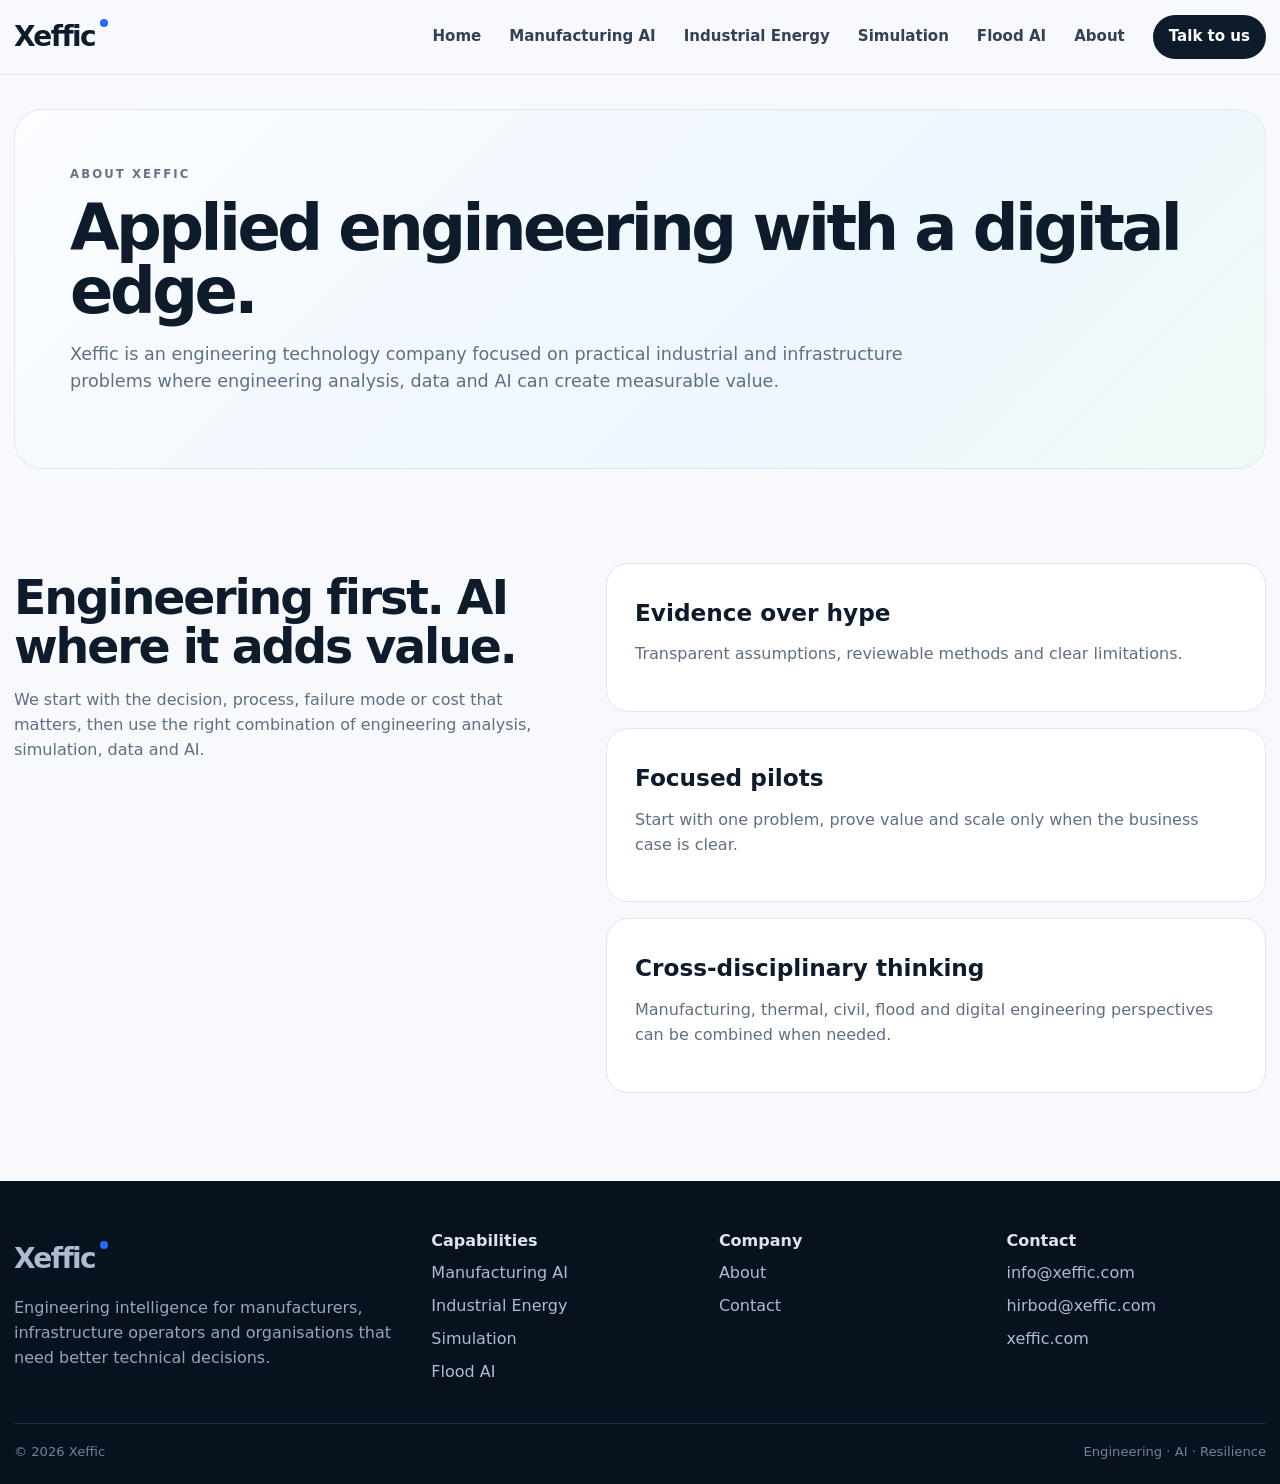
==== about.html @ 821c4d12 "Add files via upload" ====
<!doctype html><html lang="en"><head><meta charset="utf-8"><meta name="viewport" content="width=device-width,initial-scale=1"><title>About Xeffic</title><meta name="description" content="Applied engineering, data and AI for industry and infrastructure."><meta name="robots" content="index,follow"><link rel="stylesheet" href="styles.css"><script defer src="main.js"></script></head><body>
<header class="site-header"><div class="container nav">
<a class="brand" href="index.html">Xeffic<span class="brand-dot"></span></a>
<button class="menu" aria-label="Open navigation">☰</button>
<nav class="nav-links">
<a href="index.html">Home</a>
<a href="manufacturing-ai.html">Manufacturing AI</a>
<a href="services.html">Industrial Energy</a>
<a href="services.html#simulation">Simulation</a>
<a href="flood-ai.html">Flood AI</a>
<a href="about.html">About</a>
<a class="nav-cta" href="contact.html">Talk to us</a>
</nav></div></header>
<main>
<section class="page-hero"><div class="container"><div class="hero-box"><div class="kicker"><span>About Xeffic</span></div><h1>Applied engineering with a digital edge.</h1><p>Xeffic is an engineering technology company focused on practical industrial and infrastructure problems where engineering analysis, data and AI can create measurable value.</p></div></div></section>
<section class="section"><div class="container split"><div><h2>Engineering first. AI where it adds value.</h2><p>We start with the decision, process, failure mode or cost that matters, then use the right combination of engineering analysis, simulation, data and AI.</p></div><div class="cards"><article class="card"><h3>Evidence over hype</h3><p>Transparent assumptions, reviewable methods and clear limitations.</p></article><article class="card"><h3>Focused pilots</h3><p>Start with one problem, prove value and scale only when the business case is clear.</p></article><article class="card"><h3>Cross-disciplinary thinking</h3><p>Manufacturing, thermal, civil, flood and digital engineering perspectives can be combined when needed.</p></article></div></div></section>
</main>
<footer><div class="container footer-grid">
<div><a class="brand" href="index.html">Xeffic<span class="brand-dot"></span></a><p>Engineering intelligence for manufacturers, infrastructure operators and organisations that need better technical decisions.</p></div>
<div><strong>Capabilities</strong><a href="manufacturing-ai.html">Manufacturing AI</a><a href="services.html">Industrial Energy</a><a href="services.html#simulation">Simulation</a><a href="flood-ai.html">Flood AI</a></div>
<div><strong>Company</strong><a href="about.html">About</a><a href="contact.html">Contact</a></div>
<div><strong>Contact</strong><a href="mailto:info@xeffic.com">info@xeffic.com</a><a href="mailto:hirbod@xeffic.com">hirbod@xeffic.com</a><a href="https://xeffic.com">xeffic.com</a></div>
</div><div class="container footer-bottom"><span>© <span id="year"></span> Xeffic</span><span>Engineering · AI · Resilience</span></div></footer>
</body></html>
---- styles.css ----
:root{
  --ink:#0d1b2a; --muted:#5f6f82; --blue:#246BFD; --blue2:#1558d8;
  --line:#dfe7f1; --bg:#f7f9fc; --white:#fff;
  --sky:#eaf7ff; --mint:#eafbf5; --peach:#fff1e7; --lav:#f2edff;
  --max:1536px; --r:24px; --shadow:0 18px 45px rgba(13,27,42,.08);
}
*{box-sizing:border-box}
html{scroll-behavior:smooth}
body{
  margin:0;background:var(--bg);color:var(--ink);
  font-family:Inter,ui-sans-serif,system-ui,-apple-system,BlinkMacSystemFont,"Segoe UI",sans-serif;
  line-height:1.55;-webkit-font-smoothing:antialiased
}
a{color:inherit}.container{width:min(calc(100% - 28px),var(--max));margin:auto}

/* HEADER */
.site-header{position:sticky;top:0;z-index:50;background:rgba(247,249,252,.9);backdrop-filter:blur(16px);border-bottom:1px solid var(--line)}
.nav{height:74px;display:flex;align-items:center;justify-content:space-between;gap:24px}
.brand{display:flex;align-items:flex-start;gap:5px;text-decoration:none;font-size:1.75rem;font-weight:900;letter-spacing:-.055em}
.brand-dot{width:8px;height:8px;background:var(--blue);border-radius:50%;margin-top:4px}
.nav-links{display:flex;gap:28px;align-items:center}
.nav-links a{text-decoration:none;font-weight:750;color:#334155;font-size:.94rem}
.nav-links a:hover{color:var(--blue)}
.nav-cta{background:var(--ink);color:#fff!important;padding:10px 16px;border-radius:999px}
.menu{display:none;background:none;border:0;font-size:1.45rem}

/* HOME BENTO */
.home-shell{padding:14px 0 22px}
.bento{
  display:grid;
  grid-template-columns:1fr 1fr .9fr;
  grid-template-rows:510px 475px;
  gap:14px;
}
.panel{
  position:relative;overflow:hidden;border:1px solid var(--line);
  border-radius:var(--r);box-shadow:inset 0 1px rgba(255,255,255,.75)
}
.hero-panel{
  grid-column:1/3;grid-row:1;
  display:grid;grid-template-columns:1.02fr .98fr;align-items:center;
  padding:54px 56px;
  background:
    radial-gradient(circle at 78% 32%,rgba(88,164,255,.24),transparent 30%),
    linear-gradient(135deg,#fbfdff,#edf5ff 63%,#eaf9f5);
}
.kicker{display:flex;gap:12px;align-items:center;flex-wrap:wrap;font-size:.73rem;letter-spacing:.18em;text-transform:uppercase;font-weight:850;color:#657387}
.kicker .arr{letter-spacing:0;font-size:1rem}
.hero-copy{z-index:3;max-width:680px}
.hero-copy h1{
  margin:20px 0 22px;font-size:clamp(3.1rem,4.6vw,5.05rem);
  line-height:.98;letter-spacing:-.058em
}
.blue{color:var(--blue)}
.hero-copy p{font-size:1.08rem;color:#536274;max-width:640px}
.hero-copy .aud{font-size:.96rem;color:#6f7c8d;margin-top:13px}
.cta-row{display:flex;gap:12px;flex-wrap:wrap;margin-top:30px}
.btn{display:inline-flex;align-items:center;justify-content:center;text-decoration:none;font-weight:850;padding:14px 20px;border-radius:13px;border:1px solid transparent}
.btn-primary{background:var(--blue);color:#fff;box-shadow:0 12px 28px rgba(36,107,253,.23)}
.btn-primary:hover{background:var(--blue2);transform:translateY(-1px)}
.btn-secondary{background:#fff;border-color:var(--line)}

.hero-art{height:100%;position:relative;min-width:0}
.machine{position:absolute;right:-35px;bottom:-56px;width:460px;height:300px;border-radius:28px 28px 0 0;background:linear-gradient(#e6edf4,#ccd7e3)}
.person{position:absolute;right:85px;bottom:-18px;width:235px;height:420px}
.person .hair{position:absolute;left:58px;top:12px;width:125px;height:125px;background:#453831;border-radius:52% 48% 45% 45%;z-index:2}
.person .hair:after{content:"";position:absolute;right:-16px;top:35px;width:52px;height:135px;border-radius:40px;background:#453831;transform:rotate(-8deg)}
.person .head{position:absolute;left:78px;top:24px;width:82px;height:95px;background:linear-gradient(145deg,#efbd94,#d79a73);border-radius:48%;z-index:3}
.person .body{position:absolute;left:40px;top:115px;width:155px;height:215px;background:linear-gradient(#fff,#e8edf2);border-radius:44px 44px 20px 20px;z-index:2}
.person .arm{position:absolute;left:0;top:160px;width:110px;height:34px;background:#e4a77d;border-radius:24px;transform:rotate(28deg);z-index:1}
.person .laptop{position:absolute;left:5px;bottom:20px;width:225px;height:135px;border-radius:11px;background:linear-gradient(145deg,#8d9daf,#667689);box-shadow:0 18px 32px rgba(25,40,55,.14);z-index:5}
.person .laptop:before{content:"X";position:absolute;left:103px;top:50px;color:#d2d9e1;font-size:1.6rem;font-weight:900}
.float{position:absolute;z-index:10;background:rgba(255,255,255,.94);border:1px solid rgba(255,255,255,.92);border-radius:18px;padding:15px 17px;box-shadow:0 16px 38px rgba(18,38,68,.10);min-width:190px}
.float .ico{float:left;width:44px;height:44px;border-radius:13px;background:#eef4ff;color:var(--blue);display:grid;place-items:center;font-weight:900;margin-right:11px}
.float small{display:block;color:#748296;font-size:.72rem}.float strong{font-size:.96rem}.float .big{font-size:1.25rem}
.f1{left:2px;top:60px}.f2{left:-25px;top:180px}.f3{left:22px;bottom:76px}
.handnote{position:absolute;right:-8px;top:45px;font-family:"Comic Sans MS","Segoe Print",cursive;font-size:1.02rem;line-height:1.15;transform:rotate(-5deg);color:#2f4054;text-align:center;z-index:11}
.handnote:after{content:"↙";display:block;font-size:2rem;margin-top:3px}

/* TOP RIGHT MANUFACTURING AI */
.man-ai{
  grid-column:3;grid-row:1;padding:38px 40px;
  background:linear-gradient(145deg,#effff9,#e6faf3);
  display:flex;flex-direction:column
}
.panel h2{font-size:2.05rem;line-height:1.04;letter-spacing:-.045em;margin:11px 0 12px}
.panel p{color:#5e6d7e}
.learn{display:inline-flex;align-items:center;gap:8px;text-decoration:none;font-weight:850;margin-top:9px}
.stack{margin-top:auto;min-height:235px;position:relative}
.cube{position:absolute;width:112px;height:112px;border-radius:20px;display:grid;place-items:center;text-align:center;font-weight:850;border:1px solid rgba(255,255,255,.9);box-shadow:0 14px 28px rgba(30,80,68,.09)}
.cube i{display:block;font-style:normal;font-size:1.65rem;margin-bottom:3px}
.c1{left:50%;top:0;transform:translateX(-50%);background:#fff}
.c2{left:0;bottom:0;background:linear-gradient(145deg,#d8fbef,#bfeedd)}
.c3{left:50%;bottom:0;transform:translateX(-50%);background:linear-gradient(145deg,#e1f2ff,#cfe8ff)}
.c4{right:0;bottom:0;background:linear-gradient(145deg,#e9e3ff,#d4cefb)}

/* BOTTOM CARDS */
.small-card{padding:34px 40px;display:flex;flex-direction:column;min-width:0}
.small-card .eyebrow{font-size:.72rem;letter-spacing:.2em;text-transform:uppercase;color:#6c798b;font-weight:850}
.energy{grid-column:1;grid-row:2;background:linear-gradient(145deg,#fff8f1,#ffeade)}
.simulation{grid-column:2;grid-row:2;background:linear-gradient(145deg,#f6f2ff,#ece6ff)}
.flood{grid-column:3;grid-row:2;background:linear-gradient(145deg,#eef9ff,#ddf1ff)}
.visual{margin-top:auto;min-height:185px;position:relative}
.dashboard{position:absolute;left:18px;right:-20px;bottom:-65px;height:220px;background:#fff;border:1px solid var(--line);border-radius:20px 20px 0 0;box-shadow:var(--shadow);transform:rotate(-5deg);padding:18px 20px}
.dash-title{font-weight:850;margin-bottom:12px}
.stats{display:grid;grid-template-columns:1.2fr .8fr;gap:12px}
.fake-chart,.fake-donut{height:110px;border-radius:12px;background:#f7f9fc;border:1px solid #edf1f5;position:relative}
.fake-chart:after{content:"";position:absolute;left:16px;right:16px;bottom:28px;height:50px;border-bottom:3px solid #f48346;transform:skewY(-14deg)}
.fake-donut:after{content:"";position:absolute;width:62px;height:62px;border-radius:50%;border:12px solid #f48346;border-right-color:#e5ecf6;left:50%;top:50%;transform:translate(-50%,-50%)}
.rings{position:absolute;right:10px;bottom:0;width:180px;height:180px;border-radius:50%;background:radial-gradient(circle,transparent 0 34%,rgba(117,90,229,.13) 35% 36%,transparent 37% 51%,rgba(117,90,229,.12) 52% 53%,transparent 54% 67%,rgba(117,90,229,.11) 68% 69%,transparent 70%)}
.sim-icon{position:absolute;left:24px;bottom:30px;width:130px;height:130px;border-radius:26px;background:#fff;display:grid;place-items:center;box-shadow:var(--shadow);font-size:3.6rem}
.task-stack{position:absolute;left:14px;bottom:3px;width:230px;background:#fff;border:1px solid var(--line);border-radius:18px;overflow:hidden;box-shadow:var(--shadow)}
.task-stack div{display:flex;gap:10px;align-items:center;padding:12px 14px;border-bottom:1px solid var(--line);font-weight:750}
.task-stack div:last-child{border-bottom:0}
.square{width:29px;height:29px;border-radius:9px;background:#2c83db;color:#fff;display:grid;place-items:center}
.note{position:absolute;right:8px;bottom:63px;font-family:"Comic Sans MS","Segoe Print",cursive;font-size:.98rem;line-height:1.15;transform:rotate(-5deg);color:#35465a;text-align:center}
.note:after{content:"↙";display:block;font-size:1.8rem}

/* INNER PAGES */
.page-hero{padding:34px 0 18px}.hero-box{border:1px solid var(--line);border-radius:28px;padding:55px;background:linear-gradient(135deg,#fbfdff,#eef6ff 62%,#effaf6)}
.page-hero h1{font-size:clamp(2.8rem,5vw,4.8rem);line-height:.98;letter-spacing:-.055em;margin:14px 0 18px}
.page-hero p{max-width:840px;color:var(--muted);font-size:1.1rem}
.section{padding:76px 0}.section-head{max-width:860px;margin-bottom:34px}.section-head h2,.split h2{font-size:clamp(2rem,3.7vw,3.4rem);line-height:1.05;letter-spacing:-.045em;margin:10px 0 14px}.section-head p,.split p{color:var(--muted)}
.cards{display:grid;gap:16px}.cards-2{grid-template-columns:repeat(2,1fr)}.cards-3{grid-template-columns:repeat(3,1fr)}
.card{background:#fff;border:1px solid var(--line);border-radius:22px;padding:28px}.card h3{font-size:1.45rem;line-height:1.15;margin:8px 0 10px}.card p{color:var(--muted)}
.tag{font-size:.7rem;letter-spacing:.13em;text-transform:uppercase;color:var(--blue);font-weight:850}
.checks{list-style:none;padding:0;margin:15px 0 0}.checks li{position:relative;padding:7px 0 7px 26px}.checks li:before{content:"✓";position:absolute;left:0;color:#20a875;font-weight:900}
.split{display:grid;grid-template-columns:.9fr 1.1fr;gap:52px}.steps{border-top:1px solid var(--line)}.step{display:grid;grid-template-columns:60px 1fr;gap:14px;padding:18px 0;border-bottom:1px solid var(--line)}.step b{color:var(--blue)}.step span{color:var(--muted)}
.contact-grid{display:grid;grid-template-columns:.85fr 1.15fr;gap:40px}.contact-card{background:#fff;border:1px solid var(--line);border-radius:22px;padding:28px}
label{display:grid;gap:7px;font-weight:700;margin-bottom:14px}input,select,textarea{padding:13px 14px;border-radius:12px;border:1px solid #cfd8e5;background:#fbfdff}textarea{resize:vertical}

/* FOOTER */
footer{background:#08111e;color:#dbe5f0;padding:48px 0 22px;margin-top:12px}.footer-grid{display:grid;grid-template-columns:1.5fr repeat(3,1fr);gap:28px}footer a{display:block;text-decoration:none;color:#aebbd0;margin:8px 0}footer p{color:#95a6ba;max-width:390px}.footer-bottom{border-top:1px solid #1b2b40;margin-top:30px;padding-top:18px;display:flex;justify-content:space-between;color:#72839a;font-size:.82rem}

/* RESPONSIVE */
@media(max-width:1120px){
  .bento{grid-template-columns:1fr 1fr;grid-template-rows:auto}
  .hero-panel{grid-column:1/3;grid-row:auto;min-height:560px}
  .man-ai{grid-column:1/3;grid-row:auto;min-height:430px}
  .energy,.simulation,.flood{grid-column:auto;grid-row:auto;min-height:430px}
  .flood{grid-column:1/3}
}
@media(max-width:820px){
  .hero-panel{grid-template-columns:1fr;min-height:900px;padding:38px 30px}
  .hero-art{min-height:390px}
  .bento{display:block}.panel{margin-bottom:14px}.small-card,.man-ai{min-height:430px}
  .cards-2,.cards-3,.split,.contact-grid,.footer-grid{grid-template-columns:1fr}
  .nav-links{position:absolute;left:15px;right:15px;top:68px;background:#fff;border:1px solid var(--line);border-radius:18px;padding:18px;display:none;flex-direction:column;align-items:flex-start;box-shadow:var(--shadow)}
  .nav-links.open{display:flex}.menu{display:block}
}
@media(max-width:560px){
  .hero-panel{padding:28px 22px;min-height:850px}.hero-copy h1{font-size:3rem}
  .person{right:5px;transform:scale(.82);transform-origin:bottom right}.machine{right:-90px}
  .float{transform:scale(.88)}.f1{left:-16px}.f2{left:-34px}.f3{left:0}
  .man-ai,.small-card{padding:28px 24px}.hero-box{padding:34px 24px}.footer-bottom{flex-direction:column;gap:8px}
}
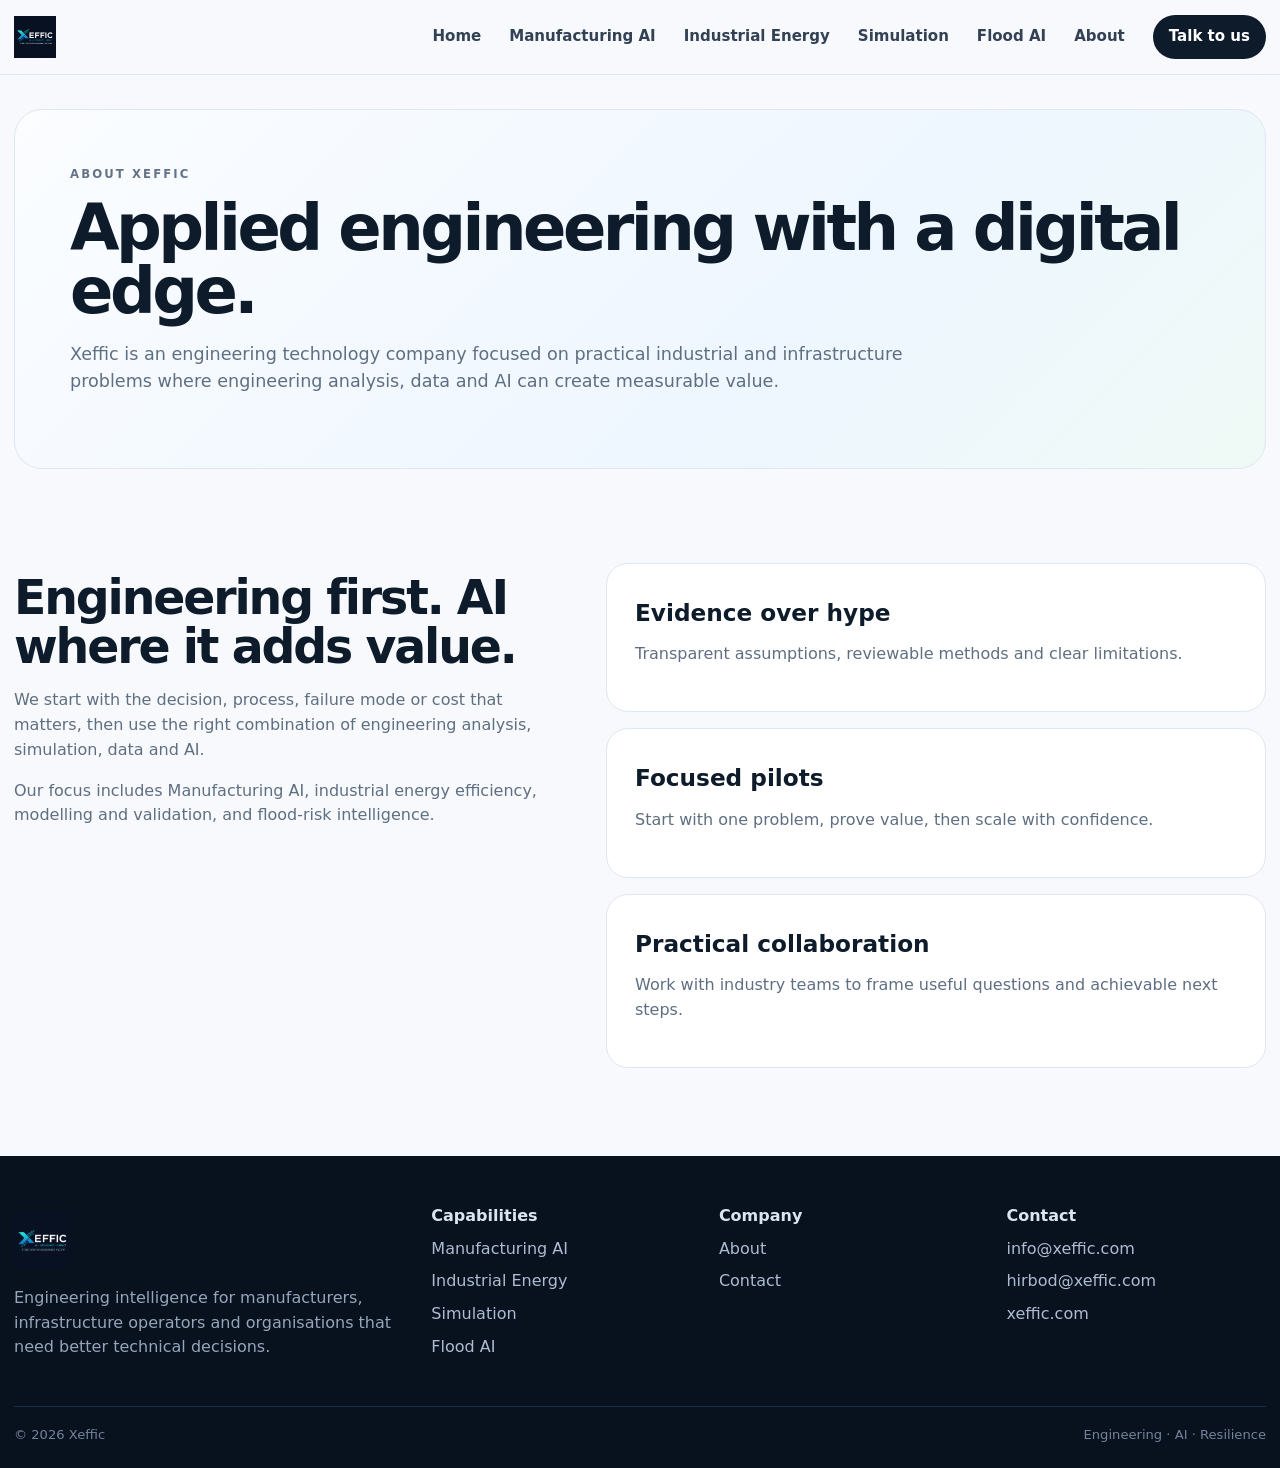
==== commit 049e8d7f: "Add files via upload" ====
--- a/about.html
+++ b/about.html
@@ -1,24 +1,4 @@
-<!doctype html><html lang="en"><head><meta charset="utf-8"><meta name="viewport" content="width=device-width,initial-scale=1"><title>About Xeffic</title><meta name="description" content="Applied engineering, data and AI for industry and infrastructure."><meta name="robots" content="index,follow"><link rel="stylesheet" href="styles.css"><script defer src="main.js"></script></head><body>
-<header class="site-header"><div class="container nav">
-<a class="brand" href="index.html">Xeffic<span class="brand-dot"></span></a>
-<button class="menu" aria-label="Open navigation">☰</button>
-<nav class="nav-links">
-<a href="index.html">Home</a>
-<a href="manufacturing-ai.html">Manufacturing AI</a>
-<a href="services.html">Industrial Energy</a>
-<a href="services.html#simulation">Simulation</a>
-<a href="flood-ai.html">Flood AI</a>
-<a href="about.html">About</a>
-<a class="nav-cta" href="contact.html">Talk to us</a>
-</nav></div></header>
-<main>
+<!doctype html><html lang="en"><head><meta charset="utf-8"><meta name="viewport" content="width=device-width,initial-scale=1"><title>About Xeffic</title><meta name="description" content="Applied engineering, data and AI for industry and infrastructure."><meta name="robots" content="index,follow"><link rel="stylesheet" href="styles.css"><script defer src="main.js"></script></head><body><header class="site-header"><div class="container nav"><a class="brand brand-image" href="index.html"><img class="brand-img" src="xeffic-logo.jpg" alt="Xeffic logo"></a><button class="menu" aria-label="Open navigation">☰</button><nav class="nav-links"><a href="index.html">Home</a><a href="manufacturing-ai.html">Manufacturing AI</a><a href="services.html#energy">Industrial Energy</a><a href="services.html#simulation">Simulation</a><a href="flood-ai.html">Flood AI</a><a href="about.html">About</a><a class="nav-cta" href="contact.html">Talk to us</a></nav></div></header><main>
 <section class="page-hero"><div class="container"><div class="hero-box"><div class="kicker"><span>About Xeffic</span></div><h1>Applied engineering with a digital edge.</h1><p>Xeffic is an engineering technology company focused on practical industrial and infrastructure problems where engineering analysis, data and AI can create measurable value.</p></div></div></section>
-<section class="section"><div class="container split"><div><h2>Engineering first. AI where it adds value.</h2><p>We start with the decision, process, failure mode or cost that matters, then use the right combination of engineering analysis, simulation, data and AI.</p></div><div class="cards"><article class="card"><h3>Evidence over hype</h3><p>Transparent assumptions, reviewable methods and clear limitations.</p></article><article class="card"><h3>Focused pilots</h3><p>Start with one problem, prove value and scale only when the business case is clear.</p></article><article class="card"><h3>Cross-disciplinary thinking</h3><p>Manufacturing, thermal, civil, flood and digital engineering perspectives can be combined when needed.</p></article></div></div></section>
-</main>
-<footer><div class="container footer-grid">
-<div><a class="brand" href="index.html">Xeffic<span class="brand-dot"></span></a><p>Engineering intelligence for manufacturers, infrastructure operators and organisations that need better technical decisions.</p></div>
-<div><strong>Capabilities</strong><a href="manufacturing-ai.html">Manufacturing AI</a><a href="services.html">Industrial Energy</a><a href="services.html#simulation">Simulation</a><a href="flood-ai.html">Flood AI</a></div>
-<div><strong>Company</strong><a href="about.html">About</a><a href="contact.html">Contact</a></div>
-<div><strong>Contact</strong><a href="mailto:info@xeffic.com">info@xeffic.com</a><a href="mailto:hirbod@xeffic.com">hirbod@xeffic.com</a><a href="https://xeffic.com">xeffic.com</a></div>
-</div><div class="container footer-bottom"><span>© <span id="year"></span> Xeffic</span><span>Engineering · AI · Resilience</span></div></footer>
-</body></html>+<section class="section"><div class="container split"><div><h2>Engineering first. AI where it adds value.</h2><p>We start with the decision, process, failure mode or cost that matters, then use the right combination of engineering analysis, simulation, data and AI.</p><p>Our focus includes Manufacturing AI, industrial energy efficiency, modelling and validation, and flood-risk intelligence.</p></div><div class="cards"><article class="card"><h3>Evidence over hype</h3><p>Transparent assumptions, reviewable methods and clear limitations.</p></article><article class="card"><h3>Focused pilots</h3><p>Start with one problem, prove value, then scale with confidence.</p></article><article class="card"><h3>Practical collaboration</h3><p>Work with industry teams to frame useful questions and achievable next steps.</p></article></div></div></section>
+</main><footer><div class="container footer-grid"><div><a class="brand brand-image footer-brand" href="index.html"><img class="brand-img" src="xeffic-logo.jpg" alt="Xeffic logo"></a><p>Engineering intelligence for manufacturers, infrastructure operators and organisations that need better technical decisions.</p></div><div><strong>Capabilities</strong><a href="manufacturing-ai.html">Manufacturing AI</a><a href="services.html#energy">Industrial Energy</a><a href="services.html#simulation">Simulation</a><a href="flood-ai.html">Flood AI</a></div><div><strong>Company</strong><a href="about.html">About</a><a href="contact.html">Contact</a></div><div><strong>Contact</strong><a href="mailto:info@xeffic.com">info@xeffic.com</a><a href="mailto:hirbod@xeffic.com">hirbod@xeffic.com</a><a href="https://xeffic.com">xeffic.com</a></div></div><div class="container footer-bottom"><span>© <span id="year"></span> Xeffic</span><span>Engineering · AI · Resilience</span></div></footer></body></html>
--- a/styles.css
+++ b/styles.css
@@ -2,125 +2,73 @@
 :root{
   --ink:#0d1b2a; --muted:#5f6f82; --blue:#246BFD; --blue2:#1558d8;
   --line:#dfe7f1; --bg:#f7f9fc; --white:#fff;
-  --sky:#eaf7ff; --mint:#eafbf5; --peach:#fff1e7; --lav:#f2edff;
   --max:1536px; --r:24px; --shadow:0 18px 45px rgba(13,27,42,.08);
 }
 *{box-sizing:border-box}
 html{scroll-behavior:smooth}
-body{
-  margin:0;background:var(--bg);color:var(--ink);
-  font-family:Inter,ui-sans-serif,system-ui,-apple-system,BlinkMacSystemFont,"Segoe UI",sans-serif;
-  line-height:1.55;-webkit-font-smoothing:antialiased
-}
+body{margin:0;background:var(--bg);color:var(--ink);font-family:Inter,ui-sans-serif,system-ui,-apple-system,BlinkMacSystemFont,"Segoe UI",sans-serif;line-height:1.55;-webkit-font-smoothing:antialiased}
 a{color:inherit}.container{width:min(calc(100% - 28px),var(--max));margin:auto}
+img{max-width:100%;display:block}
 
-/* HEADER */
 .site-header{position:sticky;top:0;z-index:50;background:rgba(247,249,252,.9);backdrop-filter:blur(16px);border-bottom:1px solid var(--line)}
 .nav{height:74px;display:flex;align-items:center;justify-content:space-between;gap:24px}
 .brand{display:flex;align-items:flex-start;gap:5px;text-decoration:none;font-size:1.75rem;font-weight:900;letter-spacing:-.055em}
 .brand-dot{width:8px;height:8px;background:var(--blue);border-radius:50%;margin-top:4px}
+.brand-image{display:flex;align-items:center}.brand-img{height:48px;width:auto;display:block}.footer-brand .brand-img{height:58px}.site-header .brand-img{height:42px}
 .nav-links{display:flex;gap:28px;align-items:center}
 .nav-links a{text-decoration:none;font-weight:750;color:#334155;font-size:.94rem}
 .nav-links a:hover{color:var(--blue)}
 .nav-cta{background:var(--ink);color:#fff!important;padding:10px 16px;border-radius:999px}
 .menu{display:none;background:none;border:0;font-size:1.45rem}
 
-/* HOME BENTO */
 .home-shell{padding:14px 0 22px}
-.bento{
-  display:grid;
-  grid-template-columns:1fr 1fr .9fr;
-  grid-template-rows:510px 475px;
-  gap:14px;
-}
-.panel{
-  position:relative;overflow:hidden;border:1px solid var(--line);
-  border-radius:var(--r);box-shadow:inset 0 1px rgba(255,255,255,.75)
-}
-.hero-panel{
-  grid-column:1/3;grid-row:1;
-  display:grid;grid-template-columns:1.02fr .98fr;align-items:center;
-  padding:54px 56px;
-  background:
-    radial-gradient(circle at 78% 32%,rgba(88,164,255,.24),transparent 30%),
-    linear-gradient(135deg,#fbfdff,#edf5ff 63%,#eaf9f5);
-}
-.kicker{display:flex;gap:12px;align-items:center;flex-wrap:wrap;font-size:.73rem;letter-spacing:.18em;text-transform:uppercase;font-weight:850;color:#657387}
-.kicker .arr{letter-spacing:0;font-size:1rem}
+.bento{display:grid;grid-template-columns:1fr 1fr .9fr;grid-template-rows:510px 475px;gap:14px}
+.panel{position:relative;overflow:hidden;border:1px solid var(--line);border-radius:var(--r);box-shadow:inset 0 1px rgba(255,255,255,.75)}
+.hero-panel{grid-column:1/3;grid-row:1;display:grid;grid-template-columns:1.02fr .98fr;align-items:center;padding:54px 56px;background:radial-gradient(circle at 78% 32%,rgba(88,164,255,.24),transparent 30%),linear-gradient(135deg,#fbfdff,#edf5ff 63%,#eaf9f5)}
+.kicker{display:flex;gap:12px;align-items:center;flex-wrap:wrap;font-size:.73rem;letter-spacing:.18em;text-transform:uppercase;font-weight:850;color:#657387}.kicker .arr{letter-spacing:0;font-size:1rem}
 .hero-copy{z-index:3;max-width:680px}
-.hero-copy h1{
-  margin:20px 0 22px;font-size:clamp(3.1rem,4.6vw,5.05rem);
-  line-height:.98;letter-spacing:-.058em
-}
+.hero-copy h1{margin:20px 0 22px;font-size:clamp(3.1rem,4.6vw,5.05rem);line-height:.98;letter-spacing:-.058em}
 .blue{color:var(--blue)}
-.hero-copy p{font-size:1.08rem;color:#536274;max-width:640px}
-.hero-copy .aud{font-size:.96rem;color:#6f7c8d;margin-top:13px}
+.hero-copy p{font-size:1.08rem;color:#536274;max-width:640px}.hero-copy .aud{font-size:.96rem;color:#6f7c8d;margin-top:13px}
 .cta-row{display:flex;gap:12px;flex-wrap:wrap;margin-top:30px}
 .btn{display:inline-flex;align-items:center;justify-content:center;text-decoration:none;font-weight:850;padding:14px 20px;border-radius:13px;border:1px solid transparent}
-.btn-primary{background:var(--blue);color:#fff;box-shadow:0 12px 28px rgba(36,107,253,.23)}
-.btn-primary:hover{background:var(--blue2);transform:translateY(-1px)}
+.btn-primary{background:var(--blue);color:#fff;box-shadow:0 12px 28px rgba(36,107,253,.23)}.btn-primary:hover{background:var(--blue2);transform:translateY(-1px)}
 .btn-secondary{background:#fff;border-color:var(--line)}
 
 .hero-art{height:100%;position:relative;min-width:0}
-.machine{position:absolute;right:-35px;bottom:-56px;width:460px;height:300px;border-radius:28px 28px 0 0;background:linear-gradient(#e6edf4,#ccd7e3)}
-.person{position:absolute;right:85px;bottom:-18px;width:235px;height:420px}
-.person .hair{position:absolute;left:58px;top:12px;width:125px;height:125px;background:#453831;border-radius:52% 48% 45% 45%;z-index:2}
-.person .hair:after{content:"";position:absolute;right:-16px;top:35px;width:52px;height:135px;border-radius:40px;background:#453831;transform:rotate(-8deg)}
-.person .head{position:absolute;left:78px;top:24px;width:82px;height:95px;background:linear-gradient(145deg,#efbd94,#d79a73);border-radius:48%;z-index:3}
-.person .body{position:absolute;left:40px;top:115px;width:155px;height:215px;background:linear-gradient(#fff,#e8edf2);border-radius:44px 44px 20px 20px;z-index:2}
-.person .arm{position:absolute;left:0;top:160px;width:110px;height:34px;background:#e4a77d;border-radius:24px;transform:rotate(28deg);z-index:1}
-.person .laptop{position:absolute;left:5px;bottom:20px;width:225px;height:135px;border-radius:11px;background:linear-gradient(145deg,#8d9daf,#667689);box-shadow:0 18px 32px rgba(25,40,55,.14);z-index:5}
-.person .laptop:before{content:"X";position:absolute;left:103px;top:50px;color:#d2d9e1;font-size:1.6rem;font-weight:900}
-.float{position:absolute;z-index:10;background:rgba(255,255,255,.94);border:1px solid rgba(255,255,255,.92);border-radius:18px;padding:15px 17px;box-shadow:0 16px 38px rgba(18,38,68,.10);min-width:190px}
-.float .ico{float:left;width:44px;height:44px;border-radius:13px;background:#eef4ff;color:var(--blue);display:grid;place-items:center;font-weight:900;margin-right:11px}
-.float small{display:block;color:#748296;font-size:.72rem}.float strong{font-size:.96rem}.float .big{font-size:1.25rem}
-.f1{left:2px;top:60px}.f2{left:-25px;top:180px}.f3{left:22px;bottom:76px}
+.hero-photo{position:absolute;right:10px;bottom:-8px;width:430px;max-width:100%;z-index:3;filter:drop-shadow(0 18px 28px rgba(0,0,0,.08))}
+.feature-link{position:absolute;z-index:10;background:rgba(255,255,255,.94);border:1px solid rgba(255,255,255,.92);border-radius:18px;padding:15px 17px;box-shadow:0 16px 38px rgba(18,38,68,.10);min-width:205px;text-decoration:none;transition:transform .18s ease, box-shadow .18s ease}
+.feature-link:hover{transform:translateY(-2px);box-shadow:0 22px 42px rgba(18,38,68,.14)}
+.feature-link .ico{float:left;width:44px;height:44px;border-radius:13px;background:#eef4ff;color:var(--blue);display:grid;place-items:center;font-weight:900;margin-right:11px}
+.feature-link small{display:block;color:#748296;font-size:.72rem}.feature-link strong{font-size:.96rem}.feature-link .big{font-size:1.12rem}
+.f1{left:0;top:52px}.f2{left:-25px;top:180px}.f3{left:18px;bottom:90px}
 .handnote{position:absolute;right:-8px;top:45px;font-family:"Comic Sans MS","Segoe Print",cursive;font-size:1.02rem;line-height:1.15;transform:rotate(-5deg);color:#2f4054;text-align:center;z-index:11}
 .handnote:after{content:"↙";display:block;font-size:2rem;margin-top:3px}
 
-/* TOP RIGHT MANUFACTURING AI */
-.man-ai{
-  grid-column:3;grid-row:1;padding:38px 40px;
-  background:linear-gradient(145deg,#effff9,#e6faf3);
-  display:flex;flex-direction:column
-}
-.panel h2{font-size:2.05rem;line-height:1.04;letter-spacing:-.045em;margin:11px 0 12px}
-.panel p{color:#5e6d7e}
+.man-ai{grid-column:3;grid-row:1;padding:38px 40px;background:linear-gradient(145deg,#effff9,#e6faf3);display:flex;flex-direction:column}
+.panel h2{font-size:2.05rem;line-height:1.04;letter-spacing:-.045em;margin:11px 0 12px}.panel p{color:#5e6d7e}
 .learn{display:inline-flex;align-items:center;gap:8px;text-decoration:none;font-weight:850;margin-top:9px}
 .stack{margin-top:auto;min-height:235px;position:relative}
 .cube{position:absolute;width:112px;height:112px;border-radius:20px;display:grid;place-items:center;text-align:center;font-weight:850;border:1px solid rgba(255,255,255,.9);box-shadow:0 14px 28px rgba(30,80,68,.09)}
-.cube i{display:block;font-style:normal;font-size:1.65rem;margin-bottom:3px}
-.c1{left:50%;top:0;transform:translateX(-50%);background:#fff}
-.c2{left:0;bottom:0;background:linear-gradient(145deg,#d8fbef,#bfeedd)}
-.c3{left:50%;bottom:0;transform:translateX(-50%);background:linear-gradient(145deg,#e1f2ff,#cfe8ff)}
-.c4{right:0;bottom:0;background:linear-gradient(145deg,#e9e3ff,#d4cefb)}
+.cube i{display:block;font-style:normal;font-size:1.65rem;margin-bottom:3px}.c1{left:50%;top:0;transform:translateX(-50%);background:#fff}.c2{left:0;bottom:0;background:linear-gradient(145deg,#d8fbef,#bfeedd)}.c3{left:50%;bottom:0;transform:translateX(-50%);background:linear-gradient(145deg,#e1f2ff,#cfe8ff)}.c4{right:0;bottom:0;background:linear-gradient(145deg,#e9e3ff,#d4cefb)}
 
-/* BOTTOM CARDS */
-.small-card{padding:34px 40px;display:flex;flex-direction:column;min-width:0}
-.small-card .eyebrow{font-size:.72rem;letter-spacing:.2em;text-transform:uppercase;color:#6c798b;font-weight:850}
-.energy{grid-column:1;grid-row:2;background:linear-gradient(145deg,#fff8f1,#ffeade)}
-.simulation{grid-column:2;grid-row:2;background:linear-gradient(145deg,#f6f2ff,#ece6ff)}
-.flood{grid-column:3;grid-row:2;background:linear-gradient(145deg,#eef9ff,#ddf1ff)}
+.small-card{padding:34px 40px;display:flex;flex-direction:column;min-width:0}.small-card .eyebrow{font-size:.72rem;letter-spacing:.2em;text-transform:uppercase;color:#6c798b;font-weight:850}
+.energy{grid-column:1;grid-row:2;background:linear-gradient(145deg,#fff8f1,#ffeade)}.simulation{grid-column:2;grid-row:2;background:linear-gradient(145deg,#f6f2ff,#ece6ff)}.flood{grid-column:3;grid-row:2;background:linear-gradient(145deg,#eef9ff,#ddf1ff)}
 .visual{margin-top:auto;min-height:185px;position:relative}
 .dashboard{position:absolute;left:18px;right:-20px;bottom:-65px;height:220px;background:#fff;border:1px solid var(--line);border-radius:20px 20px 0 0;box-shadow:var(--shadow);transform:rotate(-5deg);padding:18px 20px}
-.dash-title{font-weight:850;margin-bottom:12px}
-.stats{display:grid;grid-template-columns:1.2fr .8fr;gap:12px}
+.dash-title{font-weight:850;margin-bottom:12px}.stats{display:grid;grid-template-columns:1.2fr .8fr;gap:12px}
 .fake-chart,.fake-donut{height:110px;border-radius:12px;background:#f7f9fc;border:1px solid #edf1f5;position:relative}
 .fake-chart:after{content:"";position:absolute;left:16px;right:16px;bottom:28px;height:50px;border-bottom:3px solid #f48346;transform:skewY(-14deg)}
 .fake-donut:after{content:"";position:absolute;width:62px;height:62px;border-radius:50%;border:12px solid #f48346;border-right-color:#e5ecf6;left:50%;top:50%;transform:translate(-50%,-50%)}
 .rings{position:absolute;right:10px;bottom:0;width:180px;height:180px;border-radius:50%;background:radial-gradient(circle,transparent 0 34%,rgba(117,90,229,.13) 35% 36%,transparent 37% 51%,rgba(117,90,229,.12) 52% 53%,transparent 54% 67%,rgba(117,90,229,.11) 68% 69%,transparent 70%)}
 .sim-icon{position:absolute;left:24px;bottom:30px;width:130px;height:130px;border-radius:26px;background:#fff;display:grid;place-items:center;box-shadow:var(--shadow);font-size:3.6rem}
-.task-stack{position:absolute;left:14px;bottom:3px;width:230px;background:#fff;border:1px solid var(--line);border-radius:18px;overflow:hidden;box-shadow:var(--shadow)}
-.task-stack div{display:flex;gap:10px;align-items:center;padding:12px 14px;border-bottom:1px solid var(--line);font-weight:750}
-.task-stack div:last-child{border-bottom:0}
+.task-stack{position:absolute;left:14px;bottom:3px;width:210px;background:#fff;border:1px solid var(--line);border-radius:18px;overflow:hidden;box-shadow:var(--shadow)}.task-stack div{display:flex;gap:10px;align-items:center;padding:12px 14px;border-bottom:1px solid var(--line);font-weight:750}.task-stack div:last-child{border-bottom:0}
 .square{width:29px;height:29px;border-radius:9px;background:#2c83db;color:#fff;display:grid;place-items:center}
-.note{position:absolute;right:8px;bottom:63px;font-family:"Comic Sans MS","Segoe Print",cursive;font-size:.98rem;line-height:1.15;transform:rotate(-5deg);color:#35465a;text-align:center}
-.note:after{content:"↙";display:block;font-size:1.8rem}
+.note{position:absolute;right:12px;bottom:63px;font-family:"Comic Sans MS","Segoe Print",cursive;font-size:.98rem;line-height:1.15;transform:rotate(-5deg);color:#35465a;text-align:center}.note:after{content:"↙";display:block;font-size:1.8rem}
+.plant-photo{position:absolute;right:6px;bottom:-5px;width:170px;filter:drop-shadow(0 16px 25px rgba(0,0,0,.08))}
 
-/* INNER PAGES */
 .page-hero{padding:34px 0 18px}.hero-box{border:1px solid var(--line);border-radius:28px;padding:55px;background:linear-gradient(135deg,#fbfdff,#eef6ff 62%,#effaf6)}
-.page-hero h1{font-size:clamp(2.8rem,5vw,4.8rem);line-height:.98;letter-spacing:-.055em;margin:14px 0 18px}
-.page-hero p{max-width:840px;color:var(--muted);font-size:1.1rem}
+.page-hero h1{font-size:clamp(2.8rem,5vw,4.8rem);line-height:.98;letter-spacing:-.055em;margin:14px 0 18px}.page-hero p{max-width:840px;color:var(--muted);font-size:1.1rem}
 .section{padding:76px 0}.section-head{max-width:860px;margin-bottom:34px}.section-head h2,.split h2{font-size:clamp(2rem,3.7vw,3.4rem);line-height:1.05;letter-spacing:-.045em;margin:10px 0 14px}.section-head p,.split p{color:var(--muted)}
 .cards{display:grid;gap:16px}.cards-2{grid-template-columns:repeat(2,1fr)}.cards-3{grid-template-columns:repeat(3,1fr)}
 .card{background:#fff;border:1px solid var(--line);border-radius:22px;padding:28px}.card h3{font-size:1.45rem;line-height:1.15;margin:8px 0 10px}.card p{color:var(--muted)}
@@ -130,10 +78,8 @@
 .contact-grid{display:grid;grid-template-columns:.85fr 1.15fr;gap:40px}.contact-card{background:#fff;border:1px solid var(--line);border-radius:22px;padding:28px}
 label{display:grid;gap:7px;font-weight:700;margin-bottom:14px}input,select,textarea{padding:13px 14px;border-radius:12px;border:1px solid #cfd8e5;background:#fbfdff}textarea{resize:vertical}
 
-/* FOOTER */
 footer{background:#08111e;color:#dbe5f0;padding:48px 0 22px;margin-top:12px}.footer-grid{display:grid;grid-template-columns:1.5fr repeat(3,1fr);gap:28px}footer a{display:block;text-decoration:none;color:#aebbd0;margin:8px 0}footer p{color:#95a6ba;max-width:390px}.footer-bottom{border-top:1px solid #1b2b40;margin-top:30px;padding-top:18px;display:flex;justify-content:space-between;color:#72839a;font-size:.82rem}
 
-/* RESPONSIVE */
 @media(max-width:1120px){
   .bento{grid-template-columns:1fr 1fr;grid-template-rows:auto}
   .hero-panel{grid-column:1/3;grid-row:auto;min-height:560px}
@@ -142,16 +88,16 @@
   .flood{grid-column:1/3}
 }
 @media(max-width:820px){
-  .hero-panel{grid-template-columns:1fr;min-height:900px;padding:38px 30px}
-  .hero-art{min-height:390px}
+  .hero-panel{grid-template-columns:1fr;min-height:920px;padding:38px 30px}.hero-art{min-height:410px}
   .bento{display:block}.panel{margin-bottom:14px}.small-card,.man-ai{min-height:430px}
   .cards-2,.cards-3,.split,.contact-grid,.footer-grid{grid-template-columns:1fr}
   .nav-links{position:absolute;left:15px;right:15px;top:68px;background:#fff;border:1px solid var(--line);border-radius:18px;padding:18px;display:none;flex-direction:column;align-items:flex-start;box-shadow:var(--shadow)}
   .nav-links.open{display:flex}.menu{display:block}
 }
 @media(max-width:560px){
-  .hero-panel{padding:28px 22px;min-height:850px}.hero-copy h1{font-size:3rem}
-  .person{right:5px;transform:scale(.82);transform-origin:bottom right}.machine{right:-90px}
-  .float{transform:scale(.88)}.f1{left:-16px}.f2{left:-34px}.f3{left:0}
+  .hero-panel{padding:28px 22px;min-height:900px}.hero-copy h1{font-size:3rem}
+  .hero-photo{width:330px;right:0}
+  .feature-link{transform:scale(.9);transform-origin:left top}.f1{left:-18px}.f2{left:-28px}.f3{left:-5px;bottom:90px}
   .man-ai,.small-card{padding:28px 24px}.hero-box{padding:34px 24px}.footer-bottom{flex-direction:column;gap:8px}
+  .plant-photo{width:130px}
 }
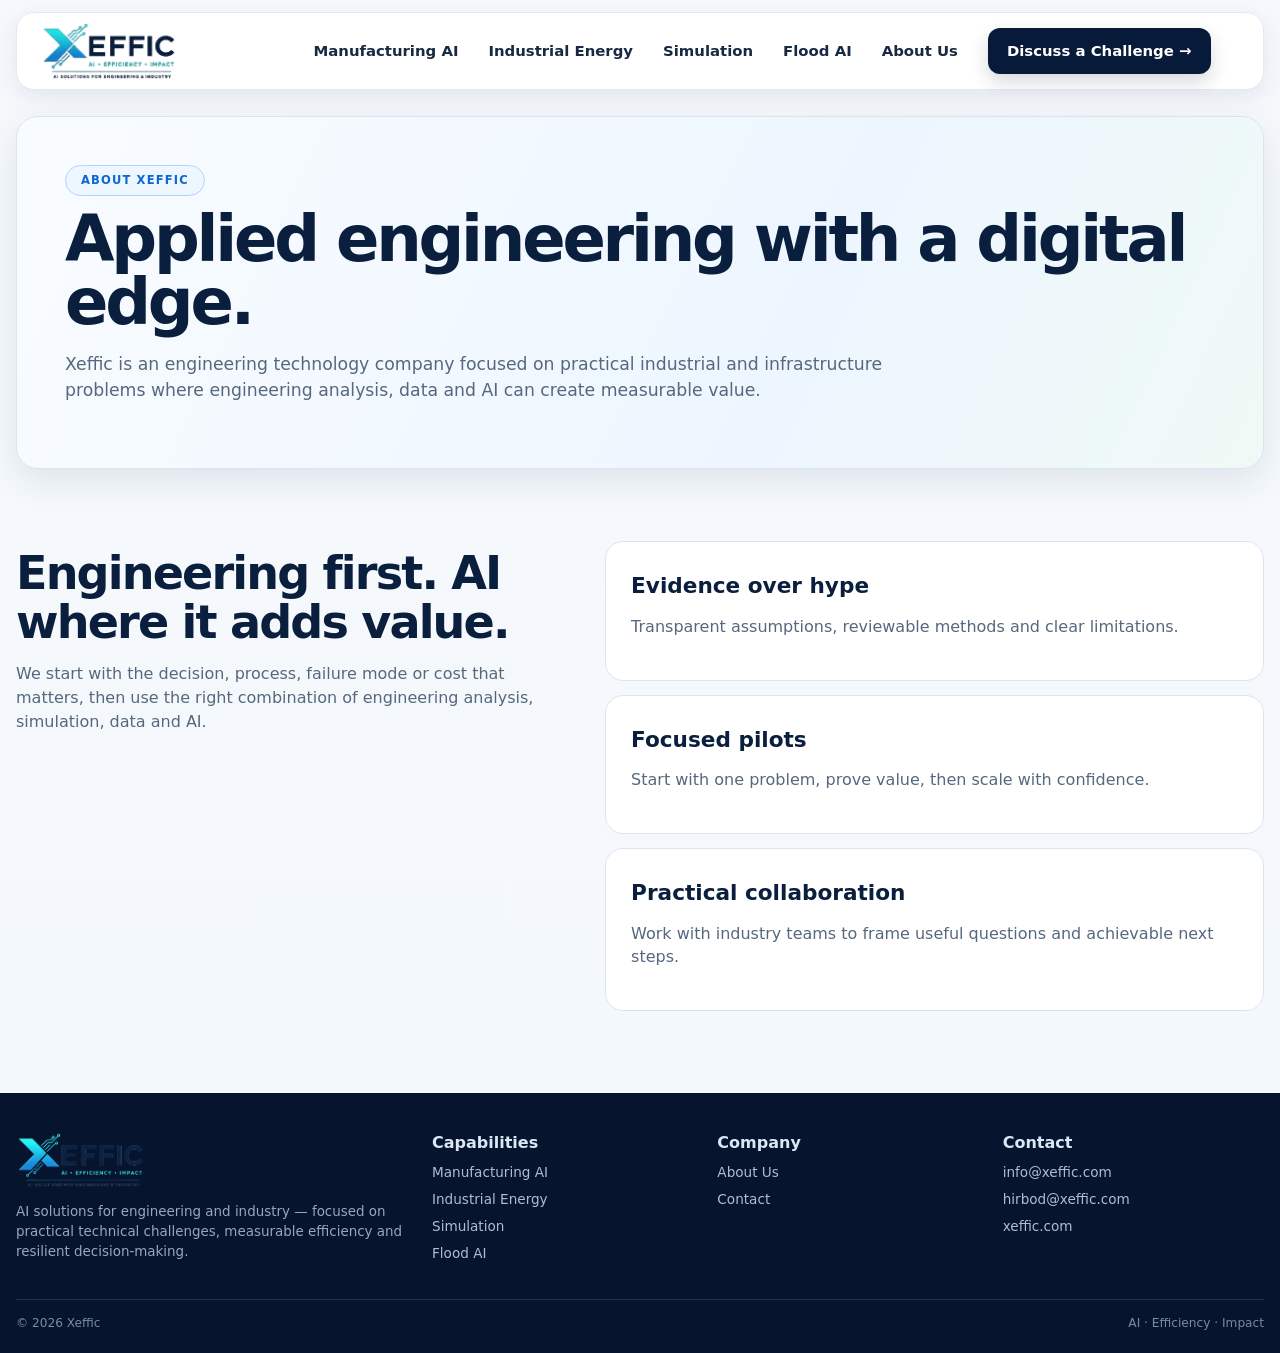
==== commit e910f349: "Add files via upload" ====
--- a/about.html
+++ b/about.html
@@ -1,4 +1 @@
-<!doctype html><html lang="en"><head><meta charset="utf-8"><meta name="viewport" content="width=device-width,initial-scale=1"><title>About Xeffic</title><meta name="description" content="Applied engineering, data and AI for industry and infrastructure."><meta name="robots" content="index,follow"><link rel="stylesheet" href="styles.css"><script defer src="main.js"></script></head><body><header class="site-header"><div class="container nav"><a class="brand brand-image" href="index.html"><img class="brand-img" src="xeffic-logo.jpg" alt="Xeffic logo"></a><button class="menu" aria-label="Open navigation">☰</button><nav class="nav-links"><a href="index.html">Home</a><a href="manufacturing-ai.html">Manufacturing AI</a><a href="services.html#energy">Industrial Energy</a><a href="services.html#simulation">Simulation</a><a href="flood-ai.html">Flood AI</a><a href="about.html">About</a><a class="nav-cta" href="contact.html">Talk to us</a></nav></div></header><main>
-<section class="page-hero"><div class="container"><div class="hero-box"><div class="kicker"><span>About Xeffic</span></div><h1>Applied engineering with a digital edge.</h1><p>Xeffic is an engineering technology company focused on practical industrial and infrastructure problems where engineering analysis, data and AI can create measurable value.</p></div></div></section>
-<section class="section"><div class="container split"><div><h2>Engineering first. AI where it adds value.</h2><p>We start with the decision, process, failure mode or cost that matters, then use the right combination of engineering analysis, simulation, data and AI.</p><p>Our focus includes Manufacturing AI, industrial energy efficiency, modelling and validation, and flood-risk intelligence.</p></div><div class="cards"><article class="card"><h3>Evidence over hype</h3><p>Transparent assumptions, reviewable methods and clear limitations.</p></article><article class="card"><h3>Focused pilots</h3><p>Start with one problem, prove value, then scale with confidence.</p></article><article class="card"><h3>Practical collaboration</h3><p>Work with industry teams to frame useful questions and achievable next steps.</p></article></div></div></section>
-</main><footer><div class="container footer-grid"><div><a class="brand brand-image footer-brand" href="index.html"><img class="brand-img" src="xeffic-logo.jpg" alt="Xeffic logo"></a><p>Engineering intelligence for manufacturers, infrastructure operators and organisations that need better technical decisions.</p></div><div><strong>Capabilities</strong><a href="manufacturing-ai.html">Manufacturing AI</a><a href="services.html#energy">Industrial Energy</a><a href="services.html#simulation">Simulation</a><a href="flood-ai.html">Flood AI</a></div><div><strong>Company</strong><a href="about.html">About</a><a href="contact.html">Contact</a></div><div><strong>Contact</strong><a href="mailto:info@xeffic.com">info@xeffic.com</a><a href="mailto:hirbod@xeffic.com">hirbod@xeffic.com</a><a href="https://xeffic.com">xeffic.com</a></div></div><div class="container footer-bottom"><span>© <span id="year"></span> Xeffic</span><span>Engineering · AI · Resilience</span></div></footer></body></html>+<!doctype html><html lang="en"><head><meta charset="utf-8"><meta name="viewport" content="width=device-width,initial-scale=1"><title>About Xeffic</title><meta name="description" content="Applied engineering, data and AI for industrial and infrastructure challenges."><meta name="robots" content="index,follow"><link rel="stylesheet" href="styles.css"><script defer src="main.js"></script></head><body><header class="site-header"><div class="container navbar"><a class="logo-link" href="index.html"><img class="logo-img" src="xeffic-logo-web.png" alt="Xeffic - AI, Efficiency, Impact"></a><button class="menu" aria-label="Open menu">☰</button><nav class="nav-links"><a href="manufacturing-ai.html">Manufacturing AI</a><a href="services.html#energy">Industrial Energy</a><a href="services.html#simulation">Simulation</a><a href="flood-ai.html">Flood AI</a><a href="about.html">About Us</a><a class="nav-cta" href="contact.html">Discuss a Challenge →</a></nav></div></header><main><section class="page-hero"><div class="container"><div class="page-box"><div class="pill">About Xeffic</div><h1>Applied engineering with a digital edge.</h1><p>Xeffic is an engineering technology company focused on practical industrial and infrastructure problems where engineering analysis, data and AI can create measurable value.</p></div></div></section><section class="section"><div class="container split"><div><h2>Engineering first. AI where it adds value.</h2><p>We start with the decision, process, failure mode or cost that matters, then use the right combination of engineering analysis, simulation, data and AI.</p></div><div class="cards"><article class="card"><h3>Evidence over hype</h3><p>Transparent assumptions, reviewable methods and clear limitations.</p></article><article class="card"><h3>Focused pilots</h3><p>Start with one problem, prove value, then scale with confidence.</p></article><article class="card"><h3>Practical collaboration</h3><p>Work with industry teams to frame useful questions and achievable next steps.</p></article></div></div></section></main><footer><div class="container footer-grid"><div><img class="footer-logo" src="xeffic-logo-web.png" alt="Xeffic"><p>AI solutions for engineering and industry — focused on practical technical challenges, measurable efficiency and resilient decision-making.</p></div><div><strong>Capabilities</strong><a href="manufacturing-ai.html">Manufacturing AI</a><a href="services.html#energy">Industrial Energy</a><a href="services.html#simulation">Simulation</a><a href="flood-ai.html">Flood AI</a></div><div><strong>Company</strong><a href="about.html">About Us</a><a href="contact.html">Contact</a></div><div><strong>Contact</strong><a href="mailto:info@xeffic.com">info@xeffic.com</a><a href="mailto:hirbod@xeffic.com">hirbod@xeffic.com</a><a href="https://xeffic.com">xeffic.com</a></div></div><div class="container footer-bottom"><span>© <span id="year"></span> Xeffic</span><span>AI · Efficiency · Impact</span></div></footer></body></html>
--- a/styles.css
+++ b/styles.css
@@ -1,103 +1,58 @@
 
 :root{
-  --ink:#0d1b2a; --muted:#5f6f82; --blue:#246BFD; --blue2:#1558d8;
-  --line:#dfe7f1; --bg:#f7f9fc; --white:#fff;
-  --max:1536px; --r:24px; --shadow:0 18px 45px rgba(13,27,42,.08);
+  --navy:#071a39; --navy2:#0b2d61; --ink:#0a1f3e; --muted:#56687e;
+  --blue:#1e72f2; --cyan:#19cbe0; --green:#169c72; --orange:#f08a34; --purple:#7b61e8;
+  --line:#dbe5ef; --bg:#f4f8fc; --white:#fff; --max:1320px; --r:22px;
+  --shadow:0 12px 35px rgba(15,45,80,.10); --shadow2:0 18px 48px rgba(15,45,80,.12)
 }
-*{box-sizing:border-box}
-html{scroll-behavior:smooth}
-body{margin:0;background:var(--bg);color:var(--ink);font-family:Inter,ui-sans-serif,system-ui,-apple-system,BlinkMacSystemFont,"Segoe UI",sans-serif;line-height:1.55;-webkit-font-smoothing:antialiased}
-a{color:inherit}.container{width:min(calc(100% - 28px),var(--max));margin:auto}
-img{max-width:100%;display:block}
+*{box-sizing:border-box}html{scroll-behavior:smooth}
+body{margin:0;background:linear-gradient(180deg,#f6f9fc 0,#f3f8fc 100%);color:var(--ink);font-family:Inter,ui-sans-serif,system-ui,-apple-system,BlinkMacSystemFont,"Segoe UI",sans-serif;line-height:1.48;-webkit-font-smoothing:antialiased}
+a{color:inherit}img{max-width:100%;display:block}.container{width:min(calc(100% - 32px),var(--max));margin:auto}
 
-.site-header{position:sticky;top:0;z-index:50;background:rgba(247,249,252,.9);backdrop-filter:blur(16px);border-bottom:1px solid var(--line)}
-.nav{height:74px;display:flex;align-items:center;justify-content:space-between;gap:24px}
-.brand{display:flex;align-items:flex-start;gap:5px;text-decoration:none;font-size:1.75rem;font-weight:900;letter-spacing:-.055em}
-.brand-dot{width:8px;height:8px;background:var(--blue);border-radius:50%;margin-top:4px}
-.brand-image{display:flex;align-items:center}.brand-img{height:48px;width:auto;display:block}.footer-brand .brand-img{height:58px}.site-header .brand-img{height:42px}
-.nav-links{display:flex;gap:28px;align-items:center}
-.nav-links a{text-decoration:none;font-weight:750;color:#334155;font-size:.94rem}
-.nav-links a:hover{color:var(--blue)}
-.nav-cta{background:var(--ink);color:#fff!important;padding:10px 16px;border-radius:999px}
-.menu{display:none;background:none;border:0;font-size:1.45rem}
+/* Header */
+.site-header{padding:12px 0 6px;position:sticky;top:0;z-index:60;background:rgba(244,248,252,.82);backdrop-filter:blur(16px)}
+.navbar{height:78px;background:#fff;border:1px solid #e0e9f2;border-radius:18px;box-shadow:0 8px 24px rgba(12,40,75,.08);display:flex;align-items:center;justify-content:space-between;padding:8px 20px 8px 24px;gap:26px}
+.logo-link{display:flex;align-items:center;min-width:214px}.logo-img{height:61px;width:auto;max-width:220px;object-fit:contain}
+.nav-links{display:flex;align-items:center;justify-content:center;gap:30px;flex:1}.nav-links a{text-decoration:none;font-size:.93rem;font-weight:720;color:#172943;white-space:nowrap}.nav-links a:hover{color:var(--blue)}
+.nav-cta{background:var(--navy);color:#fff!important;padding:12px 19px;border-radius:12px;box-shadow:0 8px 18px rgba(7,26,57,.16)}
+.menu{display:none;background:none;border:0;font-size:1.5rem;color:var(--navy)}
 
-.home-shell{padding:14px 0 22px}
-.bento{display:grid;grid-template-columns:1fr 1fr .9fr;grid-template-rows:510px 475px;gap:14px}
-.panel{position:relative;overflow:hidden;border:1px solid var(--line);border-radius:var(--r);box-shadow:inset 0 1px rgba(255,255,255,.75)}
-.hero-panel{grid-column:1/3;grid-row:1;display:grid;grid-template-columns:1.02fr .98fr;align-items:center;padding:54px 56px;background:radial-gradient(circle at 78% 32%,rgba(88,164,255,.24),transparent 30%),linear-gradient(135deg,#fbfdff,#edf5ff 63%,#eaf9f5)}
-.kicker{display:flex;gap:12px;align-items:center;flex-wrap:wrap;font-size:.73rem;letter-spacing:.18em;text-transform:uppercase;font-weight:850;color:#657387}.kicker .arr{letter-spacing:0;font-size:1rem}
-.hero-copy{z-index:3;max-width:680px}
-.hero-copy h1{margin:20px 0 22px;font-size:clamp(3.1rem,4.6vw,5.05rem);line-height:.98;letter-spacing:-.058em}
-.blue{color:var(--blue)}
-.hero-copy p{font-size:1.08rem;color:#536274;max-width:640px}.hero-copy .aud{font-size:.96rem;color:#6f7c8d;margin-top:13px}
-.cta-row{display:flex;gap:12px;flex-wrap:wrap;margin-top:30px}
-.btn{display:inline-flex;align-items:center;justify-content:center;text-decoration:none;font-weight:850;padding:14px 20px;border-radius:13px;border:1px solid transparent}
-.btn-primary{background:var(--blue);color:#fff;box-shadow:0 12px 28px rgba(36,107,253,.23)}.btn-primary:hover{background:var(--blue2);transform:translateY(-1px)}
-.btn-secondary{background:#fff;border-color:var(--line)}
+/* Hero */
+.home{padding:4px 0 18px}.hero{position:relative;min-height:430px;border:1px solid var(--line);border-radius:var(--r);overflow:hidden;background:linear-gradient(100deg,#f9fcff 0%,#eef6ff 48%,#eaf3fa 100%);box-shadow:var(--shadow);display:grid;grid-template-columns:1.05fr .95fr}
+.hero:before{content:"";position:absolute;inset:0;background:radial-gradient(circle at 31% 69%,rgba(30,114,242,.09),transparent 26%),linear-gradient(110deg,transparent 44%,rgba(255,255,255,.15) 44%);pointer-events:none}
+.hero-copy{position:relative;z-index:3;padding:34px 30px 26px 32px;display:flex;flex-direction:column;justify-content:center}
+.pill{width:max-content;border:1px solid #afd4ff;background:#eef7ff;color:#0c67d5;border-radius:999px;padding:6px 15px;font-size:.72rem;letter-spacing:.10em;font-weight:820;text-transform:uppercase}
+.hero h1{font-size:clamp(2.65rem,4.2vw,4.55rem);line-height:1.01;letter-spacing:-.048em;margin:14px 0 12px;max-width:670px}.hero h1 .blue{color:var(--blue)}
+.hero p{font-size:1.04rem;color:#40536c;max-width:610px;margin:0}.hero-actions{display:flex;gap:12px;flex-wrap:wrap;margin-top:18px}.btn{display:inline-flex;align-items:center;justify-content:center;text-decoration:none;padding:12px 18px;border-radius:10px;font-weight:820;font-size:.92rem}.btn-primary{background:var(--navy);color:#fff}.btn-secondary{background:rgba(255,255,255,.78);border:1px solid #aec3db;color:var(--navy)}
+.hero-trust{display:grid;grid-template-columns:repeat(3,1fr);gap:12px;margin-top:22px;max-width:630px}.micro{display:grid;grid-template-columns:38px 1fr;gap:9px;align-items:center}.micro-icon{height:38px;width:38px;border-radius:10px;display:grid;place-items:center;font-weight:900;color:#075bc6;background:#e7f2ff;border:1px solid #cde3fb}.micro:nth-child(2) .micro-icon{background:#e7f8f1;color:#198461}.micro:nth-child(3) .micro-icon{background:#efebff;color:#7156d9}.micro strong{display:block;font-size:.75rem}.micro span{display:block;font-size:.64rem;color:#61738a;line-height:1.3}
+.hero-media{position:relative;min-height:430px;overflow:hidden}.hero-media img{position:absolute;right:0;top:0;width:100%;height:100%;object-fit:cover;object-position:center center}.hero-media:after{content:"";position:absolute;inset:0;background:linear-gradient(90deg,rgba(241,248,255,.98) 0%,rgba(241,248,255,.42) 13%,rgba(241,248,255,0) 35%)}
 
-.hero-art{height:100%;position:relative;min-width:0}
-.hero-photo{position:absolute;right:10px;bottom:-8px;width:430px;max-width:100%;z-index:3;filter:drop-shadow(0 18px 28px rgba(0,0,0,.08))}
-.feature-link{position:absolute;z-index:10;background:rgba(255,255,255,.94);border:1px solid rgba(255,255,255,.92);border-radius:18px;padding:15px 17px;box-shadow:0 16px 38px rgba(18,38,68,.10);min-width:205px;text-decoration:none;transition:transform .18s ease, box-shadow .18s ease}
-.feature-link:hover{transform:translateY(-2px);box-shadow:0 22px 42px rgba(18,38,68,.14)}
-.feature-link .ico{float:left;width:44px;height:44px;border-radius:13px;background:#eef4ff;color:var(--blue);display:grid;place-items:center;font-weight:900;margin-right:11px}
-.feature-link small{display:block;color:#748296;font-size:.72rem}.feature-link strong{font-size:.96rem}.feature-link .big{font-size:1.12rem}
-.f1{left:0;top:52px}.f2{left:-25px;top:180px}.f3{left:18px;bottom:90px}
-.handnote{position:absolute;right:-8px;top:45px;font-family:"Comic Sans MS","Segoe Print",cursive;font-size:1.02rem;line-height:1.15;transform:rotate(-5deg);color:#2f4054;text-align:center;z-index:11}
-.handnote:after{content:"↙";display:block;font-size:2rem;margin-top:3px}
+/* Service grid */
+.services-grid{display:grid;grid-template-columns:1fr 1fr;gap:12px;margin-top:12px}
+.service-card{min-height:194px;position:relative;border:1px solid var(--line);border-radius:18px;overflow:hidden;text-decoration:none;padding:22px 24px;box-shadow:0 7px 22px rgba(20,54,89,.06);transition:transform .18s ease,box-shadow .18s ease;display:block}
+.service-card:hover{transform:translateY(-2px);box-shadow:var(--shadow)}
+.manufacturing{background:linear-gradient(110deg,#edf7ff 0%,#dfefff 68%,#dbeaf7)}.energy{background:linear-gradient(110deg,#effbf8 0%,#e0f5ef 65%,#dcf0e9)}.simulation{background:linear-gradient(110deg,#f4efff 0%,#e8e1ff 66%,#eee8ff)}.flood{background:linear-gradient(110deg,#fff7ef 0%,#ffead9 66%,#ffe7d2)}
+.service-num{display:inline-flex;align-items:center;gap:9px;font-size:.78rem;letter-spacing:.07em;font-weight:820;text-transform:uppercase}.num{display:inline-grid;place-items:center;min-width:34px;height:22px;padding:0 8px;border-radius:999px;color:#fff;background:var(--blue)}.energy .num{background:var(--green)}.simulation .num{background:var(--purple)}.flood .num{background:var(--orange)}
+.service-card h2{font-size:1.55rem;line-height:1.08;letter-spacing:-.033em;margin:10px 0 8px;max-width:55%}.service-card p{font-size:.82rem;line-height:1.45;color:#465b72;margin:0;max-width:53%}.learn{display:inline-flex;gap:8px;align-items:center;font-weight:820;font-size:.82rem;margin-top:13px;color:#0b64d4}.energy .learn{color:#11845f}.simulation .learn{color:#654bd3}.flood .learn{color:#db681c}
+.visual-area{position:absolute;right:10px;top:14px;bottom:10px;width:46%;pointer-events:none}
+.factory-line{position:absolute;left:0;right:0;bottom:0;height:90px;opacity:.22;background:linear-gradient(180deg,transparent,rgba(27,92,154,.14));clip-path:polygon(0 100%,0 55%,12% 55%,12% 28%,22% 28%,22% 62%,34% 62%,34% 42%,43% 42%,43% 69%,54% 69%,54% 30%,64% 30%,64% 54%,78% 54%,78% 23%,89% 23%,89% 70%,100% 70%,100% 100%)}
+.dashboard-grid{position:absolute;right:5px;top:15px;width:78%;display:grid;grid-template-columns:1fr 1fr;gap:7px}.dash{background:rgba(255,255,255,.92);border:1px solid #dce8f3;border-radius:9px;padding:8px;box-shadow:0 8px 18px rgba(25,65,100,.08);font-size:.55rem;color:#53667c}.dash strong{display:block;font-size:.9rem;color:#0c315c;margin-top:3px}.gauge{height:38px;width:38px;border-radius:50%;border:6px solid #2d9fe4;border-right-color:#e7f0f6;margin:auto}
+.linechart{height:38px;position:relative;border-bottom:1px solid #dfe8ef}.linechart:after{content:"";position:absolute;left:2px;right:2px;bottom:9px;height:17px;border-bottom:2px solid #438ef0;transform:skewY(-12deg)}
+.energy-plant{position:absolute;left:3px;bottom:0;width:62%;height:105px;opacity:.46}.tower{position:absolute;bottom:0;width:25px;background:linear-gradient(#c0d9d1,#86b8aa);border-radius:4px 4px 0 0}.tower:before{content:"";position:absolute;left:-6px;right:-6px;top:18px;border-top:3px solid #7ca89b}.tower.t1{left:5%;height:78px}.tower.t2{left:26%;height:104px}.tower.t3{left:50%;height:64px}.pipe{position:absolute;left:6%;right:0;bottom:34px;height:8px;background:#87b3a7;border-radius:4px}.energy-stats{position:absolute;right:3px;top:12px;width:40%;display:grid;gap:8px}.energy-stat{background:rgba(255,255,255,.92);border:1px solid #dbece6;border-radius:9px;padding:9px;font-size:.55rem;color:#547066}.energy-stat strong{display:block;font-size:.9rem;color:#164d3d;margin-top:3px}
+.motor{position:absolute;right:12px;bottom:20px;width:75%;height:105px}.motor .body{position:absolute;left:18%;top:25px;width:54%;height:58px;border-radius:15px;background:linear-gradient(90deg,#274bb8,#197de8 32%,#28b593 58%,#f3ce3c 78%,#e15a3b);box-shadow:0 9px 18px rgba(35,58,140,.16)}.motor .cap{position:absolute;left:7%;top:33px;width:22%;height:43px;border-radius:50%;background:#174aa9}.motor .shaft{position:absolute;right:7%;top:48px;width:30%;height:13px;background:#718298;border-radius:4px}.motor .base{position:absolute;left:13%;right:9%;bottom:5px;height:15px;background:#1368bd;border-radius:5px}.scale{position:absolute;right:2px;top:20px;width:11px;height:72px;background:linear-gradient(#d73027,#fee08b,#1a9850,#2c7bb6);border-radius:4px}
+.map-bg{position:absolute;inset:0;border-radius:14px;opacity:.8;background:linear-gradient(25deg,transparent 46%,rgba(74,109,135,.15) 47%,rgba(74,109,135,.15) 50%,transparent 51%),linear-gradient(-18deg,transparent 58%,rgba(74,109,135,.13) 59%,rgba(74,109,135,.13) 62%,transparent 63%),radial-gradient(ellipse at 52% 58%,rgba(36,143,209,.75) 0 12%,rgba(48,166,224,.48) 13% 24%,transparent 25%),linear-gradient(135deg,#ddcfb9,#f0e0ca)}.risk-card{position:absolute;right:5px;top:18px;width:44%;background:rgba(255,255,255,.94);border:1px solid #eed9c7;border-radius:10px;padding:9px;font-size:.54rem;color:#6b625c;box-shadow:0 8px 18px rgba(100,70,30,.09)}.risk-card strong{display:block;color:#c94f1c;font-size:.82rem;margin:2px 0}.risk-score{position:absolute;right:8px;top:8px;width:31px;height:31px;border:3px solid var(--orange);border-radius:50%;display:grid;place-items:center;color:#c94f1c;font-weight:900;background:#fff}
 
-.man-ai{grid-column:3;grid-row:1;padding:38px 40px;background:linear-gradient(145deg,#effff9,#e6faf3);display:flex;flex-direction:column}
-.panel h2{font-size:2.05rem;line-height:1.04;letter-spacing:-.045em;margin:11px 0 12px}.panel p{color:#5e6d7e}
-.learn{display:inline-flex;align-items:center;gap:8px;text-decoration:none;font-weight:850;margin-top:9px}
-.stack{margin-top:auto;min-height:235px;position:relative}
-.cube{position:absolute;width:112px;height:112px;border-radius:20px;display:grid;place-items:center;text-align:center;font-weight:850;border:1px solid rgba(255,255,255,.9);box-shadow:0 14px 28px rgba(30,80,68,.09)}
-.cube i{display:block;font-style:normal;font-size:1.65rem;margin-bottom:3px}.c1{left:50%;top:0;transform:translateX(-50%);background:#fff}.c2{left:0;bottom:0;background:linear-gradient(145deg,#d8fbef,#bfeedd)}.c3{left:50%;bottom:0;transform:translateX(-50%);background:linear-gradient(145deg,#e1f2ff,#cfe8ff)}.c4{right:0;bottom:0;background:linear-gradient(145deg,#e9e3ff,#d4cefb)}
+/* Sustainability band */
+.lower-grid{display:grid;grid-template-columns:1.25fr .75fr;gap:12px;margin-top:12px}.sustain,.industry-band{min-height:105px;border:1px solid var(--line);border-radius:18px;overflow:hidden;position:relative}.sustain{background:linear-gradient(100deg,#eefaff,#f8fcff);display:grid;grid-template-columns:180px 1fr;align-items:center;padding:13px 22px 13px 12px}.sustain img{height:105px;width:160px;object-fit:contain}.sustain h3{margin:0 0 5px;font-size:1.1rem}.sustain p{margin:0;color:#5b6d81;font-size:.75rem;max-width:620px}.capabilities{display:flex;gap:10px;flex-wrap:wrap;margin-top:9px}.capabilities span{background:#fff;border:1px solid #d8e7f1;border-radius:999px;padding:5px 9px;font-size:.65rem;font-weight:760;color:#315574}
+.industry-band{background:linear-gradient(115deg,#082251,#0b3975);color:#fff;padding:20px 24px;display:flex;align-items:center;gap:16px}.shield{width:48px;height:48px;border:1px solid #76a6df;border-radius:50%;display:grid;place-items:center;font-size:1.35rem;flex:none}.industry-band h3{margin:0 0 4px;font-size:1rem}.industry-band p{margin:0;color:#d6e3f3;font-size:.72rem}
 
-.small-card{padding:34px 40px;display:flex;flex-direction:column;min-width:0}.small-card .eyebrow{font-size:.72rem;letter-spacing:.2em;text-transform:uppercase;color:#6c798b;font-weight:850}
-.energy{grid-column:1;grid-row:2;background:linear-gradient(145deg,#fff8f1,#ffeade)}.simulation{grid-column:2;grid-row:2;background:linear-gradient(145deg,#f6f2ff,#ece6ff)}.flood{grid-column:3;grid-row:2;background:linear-gradient(145deg,#eef9ff,#ddf1ff)}
-.visual{margin-top:auto;min-height:185px;position:relative}
-.dashboard{position:absolute;left:18px;right:-20px;bottom:-65px;height:220px;background:#fff;border:1px solid var(--line);border-radius:20px 20px 0 0;box-shadow:var(--shadow);transform:rotate(-5deg);padding:18px 20px}
-.dash-title{font-weight:850;margin-bottom:12px}.stats{display:grid;grid-template-columns:1.2fr .8fr;gap:12px}
-.fake-chart,.fake-donut{height:110px;border-radius:12px;background:#f7f9fc;border:1px solid #edf1f5;position:relative}
-.fake-chart:after{content:"";position:absolute;left:16px;right:16px;bottom:28px;height:50px;border-bottom:3px solid #f48346;transform:skewY(-14deg)}
-.fake-donut:after{content:"";position:absolute;width:62px;height:62px;border-radius:50%;border:12px solid #f48346;border-right-color:#e5ecf6;left:50%;top:50%;transform:translate(-50%,-50%)}
-.rings{position:absolute;right:10px;bottom:0;width:180px;height:180px;border-radius:50%;background:radial-gradient(circle,transparent 0 34%,rgba(117,90,229,.13) 35% 36%,transparent 37% 51%,rgba(117,90,229,.12) 52% 53%,transparent 54% 67%,rgba(117,90,229,.11) 68% 69%,transparent 70%)}
-.sim-icon{position:absolute;left:24px;bottom:30px;width:130px;height:130px;border-radius:26px;background:#fff;display:grid;place-items:center;box-shadow:var(--shadow);font-size:3.6rem}
-.task-stack{position:absolute;left:14px;bottom:3px;width:210px;background:#fff;border:1px solid var(--line);border-radius:18px;overflow:hidden;box-shadow:var(--shadow)}.task-stack div{display:flex;gap:10px;align-items:center;padding:12px 14px;border-bottom:1px solid var(--line);font-weight:750}.task-stack div:last-child{border-bottom:0}
-.square{width:29px;height:29px;border-radius:9px;background:#2c83db;color:#fff;display:grid;place-items:center}
-.note{position:absolute;right:12px;bottom:63px;font-family:"Comic Sans MS","Segoe Print",cursive;font-size:.98rem;line-height:1.15;transform:rotate(-5deg);color:#35465a;text-align:center}.note:after{content:"↙";display:block;font-size:1.8rem}
-.plant-photo{position:absolute;right:6px;bottom:-5px;width:170px;filter:drop-shadow(0 16px 25px rgba(0,0,0,.08))}
+/* Inner pages */
+.page-hero{padding:20px 0 8px}.page-box{border:1px solid var(--line);border-radius:22px;padding:48px;background:linear-gradient(115deg,#f9fcff,#edf6ff 62%,#effaf6);box-shadow:var(--shadow)}.page-box h1{font-size:clamp(2.6rem,5vw,4.7rem);line-height:.99;letter-spacing:-.05em;margin:12px 0 16px}.page-box p{max-width:820px;color:var(--muted);font-size:1.08rem}.section{padding:64px 0}.section-head{max-width:800px;margin-bottom:30px}.section-head h2,.split h2{font-size:clamp(2rem,3.6vw,3.3rem);line-height:1.05;letter-spacing:-.04em;margin:8px 0 13px}.section-head p,.split p{color:var(--muted)}
+.cards{display:grid;gap:14px}.cards-2{grid-template-columns:repeat(2,1fr)}.cards-3{grid-template-columns:repeat(3,1fr)}.card{background:#fff;border:1px solid var(--line);border-radius:18px;padding:25px}.card h3{font-size:1.35rem;line-height:1.14;margin:7px 0 9px}.card p{color:var(--muted)}.tag{font-size:.69rem;letter-spacing:.12em;text-transform:uppercase;color:var(--blue);font-weight:840}.checks{list-style:none;padding:0;margin:13px 0 0}.checks li{position:relative;padding:6px 0 6px 24px}.checks li:before{content:"✓";position:absolute;left:0;color:var(--green);font-weight:900}.split{display:grid;grid-template-columns:.9fr 1.1fr;gap:50px}.steps{border-top:1px solid var(--line)}.step{display:grid;grid-template-columns:56px 1fr;gap:12px;padding:17px 0;border-bottom:1px solid var(--line)}.step b{color:var(--blue)}.step span{color:var(--muted)}
+.contact-grid{display:grid;grid-template-columns:.82fr 1.18fr;gap:36px}.contact-card{background:#fff;border:1px solid var(--line);border-radius:18px;padding:25px}label{display:grid;gap:6px;font-weight:700;margin-bottom:13px}input,select,textarea{padding:12px 13px;border:1px solid #ced9e6;border-radius:10px;background:#fbfdff;font:inherit}textarea{resize:vertical}
 
-.page-hero{padding:34px 0 18px}.hero-box{border:1px solid var(--line);border-radius:28px;padding:55px;background:linear-gradient(135deg,#fbfdff,#eef6ff 62%,#effaf6)}
-.page-hero h1{font-size:clamp(2.8rem,5vw,4.8rem);line-height:.98;letter-spacing:-.055em;margin:14px 0 18px}.page-hero p{max-width:840px;color:var(--muted);font-size:1.1rem}
-.section{padding:76px 0}.section-head{max-width:860px;margin-bottom:34px}.section-head h2,.split h2{font-size:clamp(2rem,3.7vw,3.4rem);line-height:1.05;letter-spacing:-.045em;margin:10px 0 14px}.section-head p,.split p{color:var(--muted)}
-.cards{display:grid;gap:16px}.cards-2{grid-template-columns:repeat(2,1fr)}.cards-3{grid-template-columns:repeat(3,1fr)}
-.card{background:#fff;border:1px solid var(--line);border-radius:22px;padding:28px}.card h3{font-size:1.45rem;line-height:1.15;margin:8px 0 10px}.card p{color:var(--muted)}
-.tag{font-size:.7rem;letter-spacing:.13em;text-transform:uppercase;color:var(--blue);font-weight:850}
-.checks{list-style:none;padding:0;margin:15px 0 0}.checks li{position:relative;padding:7px 0 7px 26px}.checks li:before{content:"✓";position:absolute;left:0;color:#20a875;font-weight:900}
-.split{display:grid;grid-template-columns:.9fr 1.1fr;gap:52px}.steps{border-top:1px solid var(--line)}.step{display:grid;grid-template-columns:60px 1fr;gap:14px;padding:18px 0;border-bottom:1px solid var(--line)}.step b{color:var(--blue)}.step span{color:var(--muted)}
-.contact-grid{display:grid;grid-template-columns:.85fr 1.15fr;gap:40px}.contact-card{background:#fff;border:1px solid var(--line);border-radius:22px;padding:28px}
-label{display:grid;gap:7px;font-weight:700;margin-bottom:14px}input,select,textarea{padding:13px 14px;border-radius:12px;border:1px solid #cfd8e5;background:#fbfdff}textarea{resize:vertical}
+footer{margin-top:18px;background:#06142d;color:#dbe7f4;padding:38px 0 20px}.footer-grid{display:grid;grid-template-columns:1.5fr repeat(3,1fr);gap:24px}.footer-logo{height:58px;width:auto;filter:brightness(1.1)}footer a{display:block;text-decoration:none;color:#aebed2;margin:7px 0;font-size:.85rem}footer p{color:#96a8be;max-width:390px;font-size:.84rem}.footer-bottom{border-top:1px solid #17325a;margin-top:24px;padding-top:15px;display:flex;justify-content:space-between;color:#768ca6;font-size:.76rem}
 
-footer{background:#08111e;color:#dbe5f0;padding:48px 0 22px;margin-top:12px}.footer-grid{display:grid;grid-template-columns:1.5fr repeat(3,1fr);gap:28px}footer a{display:block;text-decoration:none;color:#aebbd0;margin:8px 0}footer p{color:#95a6ba;max-width:390px}.footer-bottom{border-top:1px solid #1b2b40;margin-top:30px;padding-top:18px;display:flex;justify-content:space-between;color:#72839a;font-size:.82rem}
-
-@media(max-width:1120px){
-  .bento{grid-template-columns:1fr 1fr;grid-template-rows:auto}
-  .hero-panel{grid-column:1/3;grid-row:auto;min-height:560px}
-  .man-ai{grid-column:1/3;grid-row:auto;min-height:430px}
-  .energy,.simulation,.flood{grid-column:auto;grid-row:auto;min-height:430px}
-  .flood{grid-column:1/3}
-}
-@media(max-width:820px){
-  .hero-panel{grid-template-columns:1fr;min-height:920px;padding:38px 30px}.hero-art{min-height:410px}
-  .bento{display:block}.panel{margin-bottom:14px}.small-card,.man-ai{min-height:430px}
-  .cards-2,.cards-3,.split,.contact-grid,.footer-grid{grid-template-columns:1fr}
-  .nav-links{position:absolute;left:15px;right:15px;top:68px;background:#fff;border:1px solid var(--line);border-radius:18px;padding:18px;display:none;flex-direction:column;align-items:flex-start;box-shadow:var(--shadow)}
-  .nav-links.open{display:flex}.menu{display:block}
-}
-@media(max-width:560px){
-  .hero-panel{padding:28px 22px;min-height:900px}.hero-copy h1{font-size:3rem}
-  .hero-photo{width:330px;right:0}
-  .feature-link{transform:scale(.9);transform-origin:left top}.f1{left:-18px}.f2{left:-28px}.f3{left:-5px;bottom:90px}
-  .man-ai,.small-card{padding:28px 24px}.hero-box{padding:34px 24px}.footer-bottom{flex-direction:column;gap:8px}
-  .plant-photo{width:130px}
-}
+@media(max-width:1050px){.nav-links{gap:18px}.hero{grid-template-columns:1fr;min-height:0}.hero-media{min-height:390px}.services-grid{grid-template-columns:1fr}.service-card{min-height:220px}.lower-grid{grid-template-columns:1fr}.footer-grid{grid-template-columns:1fr 1fr}.hero-trust{grid-template-columns:1fr 1fr 1fr}}
+@media(max-width:760px){.navbar{height:68px}.logo-img{height:50px}.nav-links{position:absolute;display:none;left:16px;right:16px;top:88px;background:#fff;border:1px solid var(--line);border-radius:16px;box-shadow:var(--shadow2);padding:18px;flex-direction:column;align-items:flex-start}.nav-links.open{display:flex}.menu{display:block}.hero-copy{padding:28px 22px}.hero h1{font-size:2.8rem}.hero-trust{grid-template-columns:1fr}.hero-media{min-height:340px}.service-card h2,.service-card p{max-width:58%}.lower-grid{display:block}.industry-band{margin-top:12px}.sustain{grid-template-columns:115px 1fr}.sustain img{width:110px}.cards-2,.cards-3,.split,.contact-grid,.footer-grid{grid-template-columns:1fr}.page-box{padding:34px 24px}.footer-bottom{flex-direction:column;gap:7px}}
+@media(max-width:520px){.container{width:min(calc(100% - 20px),var(--max))}.site-header{padding-top:7px}.navbar{padding:7px 12px}.logo-link{min-width:0}.logo-img{height:44px;max-width:170px}.hero h1{font-size:2.45rem}.hero-media{min-height:300px}.service-card{padding:20px;min-height:330px}.service-card h2,.service-card p{max-width:100%;position:relative;z-index:3}.visual-area{top:auto;bottom:0;height:145px;width:90%;right:5%}.learn{position:relative;z-index:4}.sustain{grid-template-columns:1fr;text-align:center}.sustain img{margin:auto}.capabilities{justify-content:center}}
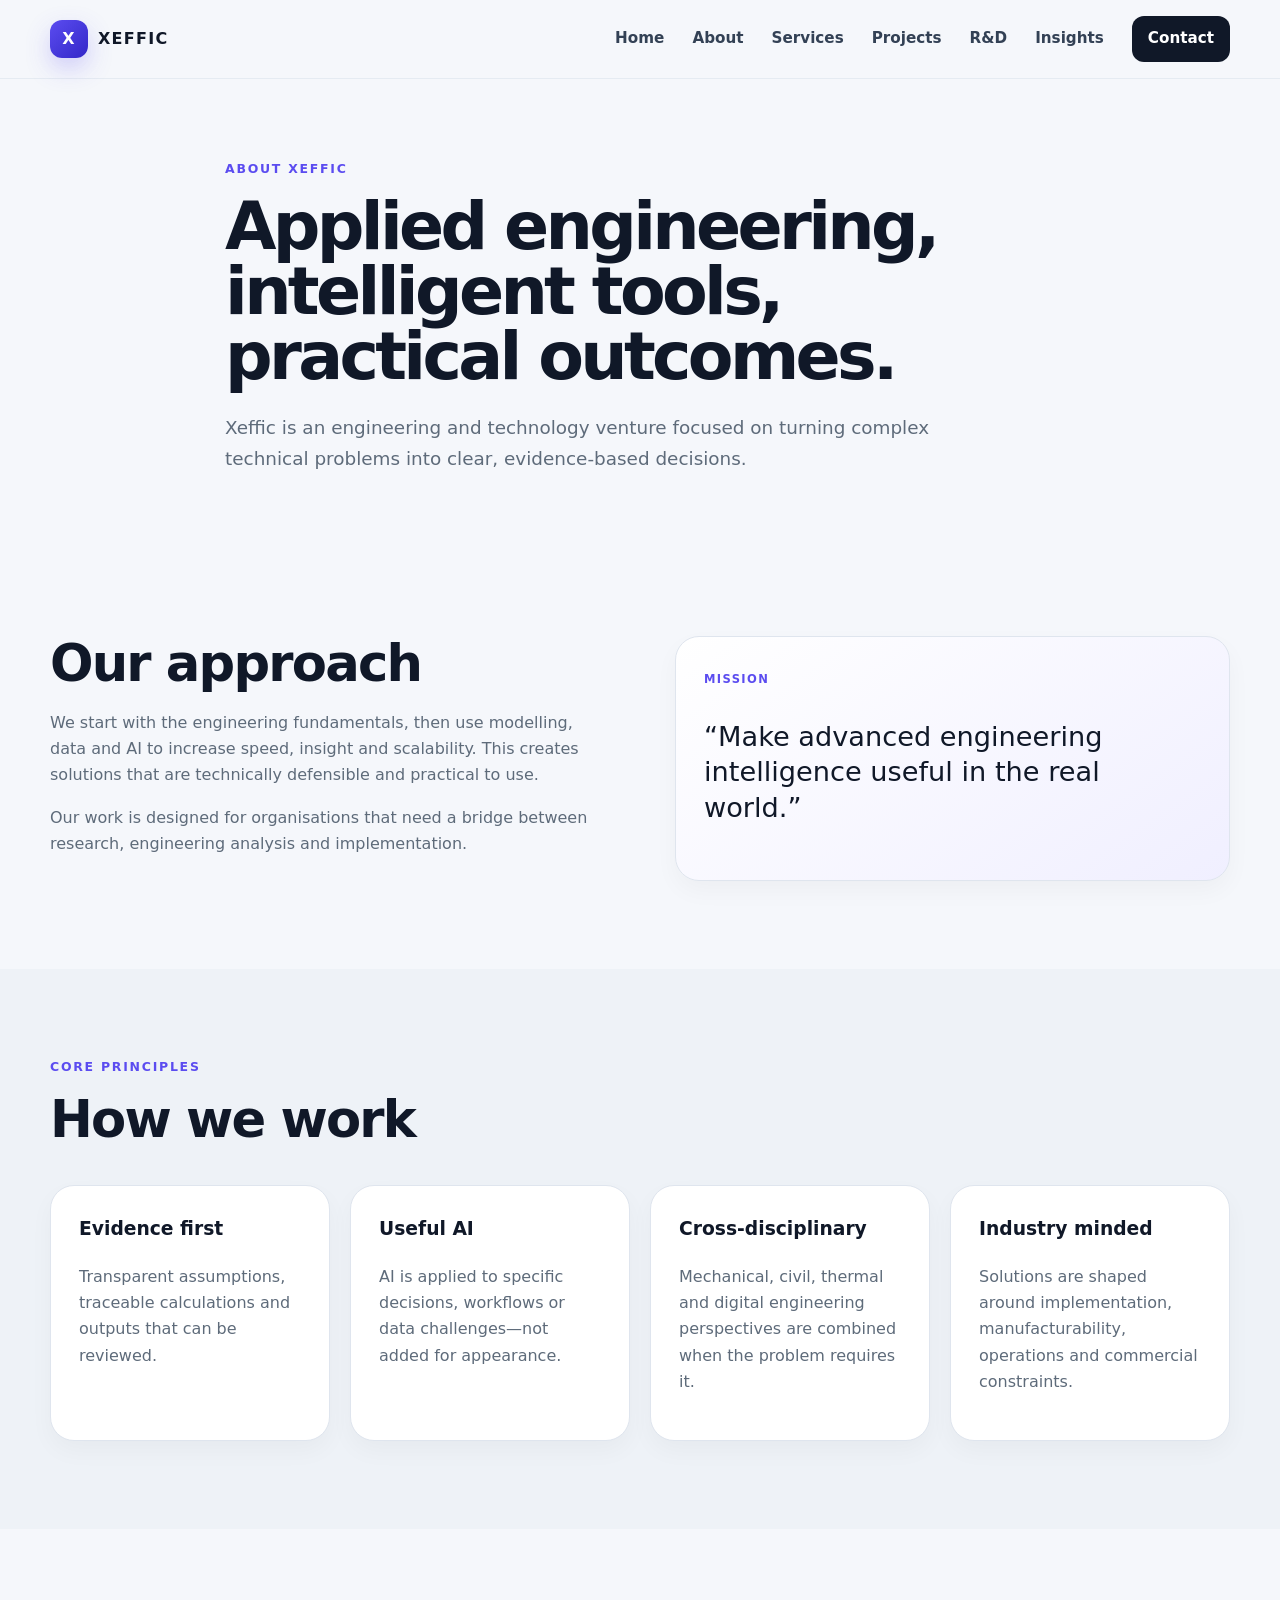
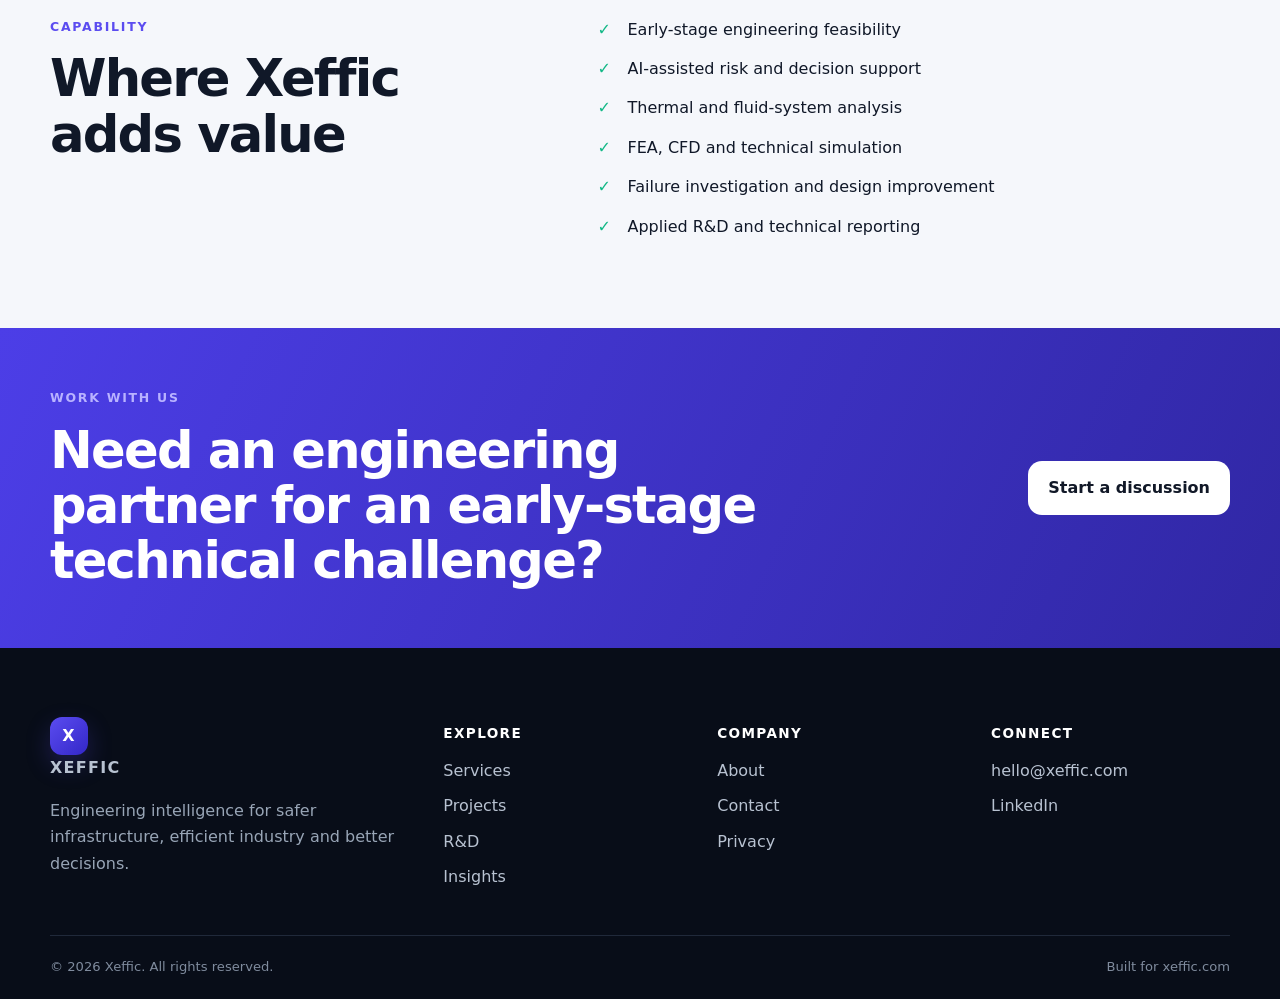
==== commit cbf97dec: "Add files via upload" ====
--- a/about.html
+++ b/about.html
@@ -1 +1,153 @@
-<!doctype html><html lang="en"><head><meta charset="utf-8"><meta name="viewport" content="width=device-width,initial-scale=1"><title>About Xeffic</title><meta name="description" content="Applied engineering, data and AI for industrial and infrastructure challenges."><meta name="robots" content="index,follow"><link rel="stylesheet" href="styles.css"><script defer src="main.js"></script></head><body><header class="site-header"><div class="container navbar"><a class="logo-link" href="index.html"><img class="logo-img" src="xeffic-logo-web.png" alt="Xeffic - AI, Efficiency, Impact"></a><button class="menu" aria-label="Open menu">☰</button><nav class="nav-links"><a href="manufacturing-ai.html">Manufacturing AI</a><a href="services.html#energy">Industrial Energy</a><a href="services.html#simulation">Simulation</a><a href="flood-ai.html">Flood AI</a><a href="about.html">About Us</a><a class="nav-cta" href="contact.html">Discuss a Challenge →</a></nav></div></header><main><section class="page-hero"><div class="container"><div class="page-box"><div class="pill">About Xeffic</div><h1>Applied engineering with a digital edge.</h1><p>Xeffic is an engineering technology company focused on practical industrial and infrastructure problems where engineering analysis, data and AI can create measurable value.</p></div></div></section><section class="section"><div class="container split"><div><h2>Engineering first. AI where it adds value.</h2><p>We start with the decision, process, failure mode or cost that matters, then use the right combination of engineering analysis, simulation, data and AI.</p></div><div class="cards"><article class="card"><h3>Evidence over hype</h3><p>Transparent assumptions, reviewable methods and clear limitations.</p></article><article class="card"><h3>Focused pilots</h3><p>Start with one problem, prove value, then scale with confidence.</p></article><article class="card"><h3>Practical collaboration</h3><p>Work with industry teams to frame useful questions and achievable next steps.</p></article></div></div></section></main><footer><div class="container footer-grid"><div><img class="footer-logo" src="xeffic-logo-web.png" alt="Xeffic"><p>AI solutions for engineering and industry — focused on practical technical challenges, measurable efficiency and resilient decision-making.</p></div><div><strong>Capabilities</strong><a href="manufacturing-ai.html">Manufacturing AI</a><a href="services.html#energy">Industrial Energy</a><a href="services.html#simulation">Simulation</a><a href="flood-ai.html">Flood AI</a></div><div><strong>Company</strong><a href="about.html">About Us</a><a href="contact.html">Contact</a></div><div><strong>Contact</strong><a href="mailto:info@xeffic.com">info@xeffic.com</a><a href="mailto:hirbod@xeffic.com">hirbod@xeffic.com</a><a href="https://xeffic.com">xeffic.com</a></div></div><div class="container footer-bottom"><span>© <span id="year"></span> Xeffic</span><span>AI · Efficiency · Impact</span></div></footer></body></html>+<!doctype html>
+<html lang="en">
+<head>
+  <meta charset="utf-8">
+  <meta name="viewport" content="width=device-width, initial-scale=1">
+  <title>About Xeffic | Applied Engineering & AI</title>
+  <meta name="description" content="Learn about Xeffic's approach to applied engineering, useful AI, simulation and industry-focused R&D.">
+  <meta name="robots" content="index,follow">
+  <link rel="canonical" href="https://xeffic.com/about.html">
+  <meta property="og:title" content="About Xeffic | Applied Engineering & AI">
+  <meta property="og:description" content="Learn about Xeffic's approach to applied engineering, useful AI, simulation and industry-focused R&D.">
+  <meta property="og:type" content="website">
+  <meta property="og:url" content="https://xeffic.com/about.html">
+  <meta property="og:site_name" content="Xeffic">
+  <meta name="twitter:card" content="summary_large_image">
+  
+<link rel="icon" href="assets/img/favicon.svg" type="image/svg+xml">
+<link rel="stylesheet" href="assets/css/styles.css">
+<script defer src="assets/js/main.js"></script>
+
+  <script type="application/ld+json">
+  {
+    "@context":"https://schema.org",
+    "@type":"Organization",
+    "name":"Xeffic",
+    "url":"https://xeffic.com",
+    "email":"hello@xeffic.com",
+    "description":"Engineering intelligence focused on Flood AI, industrial efficiency, simulation and sustainable technology."
+  }
+  </script>
+</head>
+<body>
+<a class="skip-link" href="#content">Skip to content</a>
+
+<header class="site-header">
+  <div class="container nav-wrap">
+    <a class="brand" href="index.html" aria-label="Xeffic home">
+      <span class="brand-mark" aria-hidden="true">X</span>
+      <span class="brand-text">XEFFIC</span>
+    </a>
+    <button class="menu-toggle" aria-expanded="false" aria-controls="main-nav" aria-label="Open menu">
+      <span></span><span></span><span></span>
+    </button>
+    <nav id="main-nav" class="main-nav" aria-label="Primary">
+      <a href="index.html">Home</a>
+      <a href="about.html">About</a>
+      <a href="services.html">Services</a>
+      <a href="projects.html">Projects</a>
+      <a href="research.html">R&amp;D</a>
+      <a href="insights.html">Insights</a>
+      <a href="contact.html" class="nav-cta">Contact</a>
+    </nav>
+  </div>
+</header>
+
+<main id="content">
+
+<section class="page-hero">
+  <div class="container narrow reveal">
+    <div class="eyebrow">ABOUT XEFFIC</div>
+    <h1>Applied engineering, intelligent tools, practical outcomes.</h1>
+    <p>Xeffic is an engineering and technology venture focused on turning complex technical problems into clear, evidence-based decisions.</p>
+  </div>
+</section>
+
+<section class="section">
+  <div class="container split">
+    <div class="reveal">
+      <h2>Our approach</h2>
+      <p>We start with the engineering fundamentals, then use modelling, data and AI to increase speed, insight and scalability. This creates solutions that are technically defensible and practical to use.</p>
+      <p>Our work is designed for organisations that need a bridge between research, engineering analysis and implementation.</p>
+    </div>
+    <div class="card statement-card reveal delay-1">
+      <span class="kicker">MISSION</span>
+      <p class="big-quote">“Make advanced engineering intelligence useful in the real world.”</p>
+    </div>
+  </div>
+</section>
+
+<section class="section section-soft">
+  <div class="container">
+    <div class="section-head reveal">
+      <div class="eyebrow">CORE PRINCIPLES</div>
+      <h2>How we work</h2>
+    </div>
+    <div class="cards cards-4">
+      <article class="card reveal"><h3>Evidence first</h3><p>Transparent assumptions, traceable calculations and outputs that can be reviewed.</p></article>
+      <article class="card reveal delay-1"><h3>Useful AI</h3><p>AI is applied to specific decisions, workflows or data challenges—not added for appearance.</p></article>
+      <article class="card reveal delay-2"><h3>Cross-disciplinary</h3><p>Mechanical, civil, thermal and digital engineering perspectives are combined when the problem requires it.</p></article>
+      <article class="card reveal delay-3"><h3>Industry minded</h3><p>Solutions are shaped around implementation, manufacturability, operations and commercial constraints.</p></article>
+    </div>
+  </div>
+</section>
+
+<section class="section">
+  <div class="container two-col-list">
+    <div class="reveal">
+      <div class="eyebrow">CAPABILITY</div>
+      <h2>Where Xeffic adds value</h2>
+    </div>
+    <ul class="check-list reveal delay-1">
+      <li>Early-stage engineering feasibility</li>
+      <li>AI-assisted risk and decision support</li>
+      <li>Thermal and fluid-system analysis</li>
+      <li>FEA, CFD and technical simulation</li>
+      <li>Failure investigation and design improvement</li>
+      <li>Applied R&amp;D and technical reporting</li>
+    </ul>
+  </div>
+</section>
+
+<section class="cta-band">
+  <div class="container cta-wrap reveal">
+    <div><div class="eyebrow light">WORK WITH US</div><h2>Need an engineering partner for an early-stage technical challenge?</h2></div>
+    <a class="btn btn-light" href="contact.html">Start a discussion</a>
+  </div>
+</section>
+
+</main>
+
+<footer class="site-footer">
+  <div class="container footer-grid">
+    <div>
+      <a class="brand footer-brand" href="index.html"><span class="brand-mark">X</span><span class="brand-text">XEFFIC</span></a>
+      <p>Engineering intelligence for safer infrastructure, efficient industry and better decisions.</p>
+    </div>
+    <div>
+      <h3>Explore</h3>
+      <a href="services.html">Services</a>
+      <a href="projects.html">Projects</a>
+      <a href="research.html">R&amp;D</a>
+      <a href="insights.html">Insights</a>
+    </div>
+    <div>
+      <h3>Company</h3>
+      <a href="about.html">About</a>
+      <a href="contact.html">Contact</a>
+      <a href="privacy.html">Privacy</a>
+    </div>
+    <div>
+      <h3>Connect</h3>
+      <a href="mailto:hello@xeffic.com">hello@xeffic.com</a>
+      <a href="https://www.linkedin.com/" target="_blank" rel="noopener">LinkedIn</a>
+    </div>
+  </div>
+  <div class="container footer-bottom">
+    <span>© <span id="year"></span> Xeffic. All rights reserved.</span>
+    <span>Built for xeffic.com</span>
+  </div>
+</footer>
+
+</body>
+</html>
--- a/assets/css/styles.css
+++ b/assets/css/styles.css
@@ -0,0 +1,181 @@
+
+:root{
+  --bg:#f5f7fb;
+  --surface:#ffffff;
+  --ink:#101828;
+  --muted:#5e6b7a;
+  --line:#dfe5ee;
+  --brand:#5b4cf0;
+  --brand2:#7d73ff;
+  --accent:#12b886;
+  --dark:#0c1220;
+  --dark2:#111a2d;
+  --max:1180px;
+  --radius:24px;
+  --shadow:0 20px 50px rgba(16,24,40,.08);
+}
+*{box-sizing:border-box}
+html{scroll-behavior:smooth}
+body{margin:0;font-family:Inter,ui-sans-serif,system-ui,-apple-system,BlinkMacSystemFont,"Segoe UI",sans-serif;background:var(--bg);color:var(--ink);line-height:1.65}
+a{color:inherit}
+img,svg{max-width:100%}
+.container{width:min(calc(100% - 40px),var(--max));margin:auto}
+.narrow{max-width:830px}
+.skip-link{position:absolute;left:-999px;top:10px;background:#fff;padding:10px;z-index:100}
+.skip-link:focus{left:10px}
+
+.site-header{position:sticky;top:0;z-index:50;background:rgba(245,247,251,.86);backdrop-filter:blur(18px);border-bottom:1px solid rgba(223,229,238,.7)}
+.nav-wrap{height:78px;display:flex;align-items:center;justify-content:space-between}
+.brand{display:inline-flex;align-items:center;gap:10px;text-decoration:none;font-weight:900;letter-spacing:.08em}
+.brand-mark{display:grid;place-items:center;width:38px;height:38px;border-radius:12px;background:linear-gradient(135deg,var(--brand),#3327c8);color:#fff;font-weight:900;box-shadow:0 10px 24px rgba(91,76,240,.25)}
+.brand-text{font-size:1rem}
+.main-nav{display:flex;align-items:center;gap:28px}
+.main-nav a{text-decoration:none;font-weight:650;color:#334155;font-size:.95rem}
+.main-nav a:hover{color:var(--brand)}
+.main-nav .nav-cta{padding:10px 16px;background:var(--ink);color:#fff;border-radius:12px}
+.menu-toggle{display:none;background:none;border:0;padding:8px}
+.menu-toggle span{display:block;width:25px;height:2px;background:#111;margin:5px}
+
+.hero{padding:84px 0 72px;overflow:hidden}
+.hero-grid{display:grid;grid-template-columns:1.06fr .94fr;align-items:center;gap:54px}
+.eyebrow{font-size:.78rem;letter-spacing:.14em;font-weight:800;color:var(--brand);margin-bottom:14px}
+.eyebrow.light{color:#b9b3ff}
+.hero h1,.page-hero h1{font-size:clamp(2.7rem,6vw,5.4rem);line-height:.98;letter-spacing:-.055em;margin:0 0 24px}
+.hero-lead,.page-hero p{font-size:1.15rem;color:var(--muted);max-width:760px}
+.hero-actions{display:flex;gap:12px;flex-wrap:wrap;margin:30px 0}
+.btn{display:inline-flex;align-items:center;justify-content:center;border:0;border-radius:14px;padding:14px 20px;font-weight:800;text-decoration:none;cursor:pointer;transition:.25s}
+.btn-primary{background:linear-gradient(135deg,var(--brand),#3f31ce);color:#fff;box-shadow:0 14px 30px rgba(91,76,240,.22)}
+.btn-primary:hover{transform:translateY(-2px)}
+.btn-secondary{background:#fff;border:1px solid var(--line)}
+.btn-light{background:#fff;color:#111827}
+.trust-row{display:flex;gap:22px;flex-wrap:wrap;color:#64748b;font-size:.85rem;font-weight:650}
+.trust-row span::before{content:"✓";color:var(--accent);margin-right:7px}
+
+.hero-visual{min-height:520px;position:relative;border-radius:38px;background:linear-gradient(145deg,#10182a,#0b1020);box-shadow:0 40px 80px rgba(12,18,32,.25);overflow:hidden}
+.hero-lines{position:absolute;inset:0;width:100%;height:100%}
+.hero-lines path{fill:none;stroke:rgba(165,156,255,.42);stroke-width:2}
+.hero-lines circle{fill:#9b91ff}
+.orb{position:absolute;border-radius:50%;filter:blur(2px)}
+.orb-a{width:270px;height:270px;background:radial-gradient(circle,#6e5df5,transparent 68%);top:-60px;right:-40px;opacity:.55}
+.orb-b{width:250px;height:250px;background:radial-gradient(circle,#0dbb91,transparent 70%);bottom:-80px;left:-70px;opacity:.28}
+.signal-card{position:absolute;width:215px;padding:18px;background:rgba(255,255,255,.09);border:1px solid rgba(255,255,255,.15);backdrop-filter:blur(12px);border-radius:18px;color:white;box-shadow:0 20px 40px rgba(0,0,0,.2)}
+.signal-card strong,.signal-card small{display:block}
+.signal-card strong{font-size:1.02rem;margin:3px 0}
+.signal-card small{color:#cbd5e1}
+.signal-label{font-size:.68rem;letter-spacing:.12em;color:#a7f3d0;font-weight:800}
+.signal-card-a{top:70px;left:35px}
+.signal-card-b{right:35px;top:225px}
+.signal-card-c{left:75px;bottom:55px}
+
+.section{padding:88px 0}
+.section-soft{background:#eef2f7}
+.section-dark{background:linear-gradient(145deg,var(--dark),var(--dark2));color:#fff}
+.section-head{max-width:760px;margin-bottom:38px}
+.section h2,.cta-band h2{font-size:clamp(2rem,4vw,3.3rem);line-height:1.08;letter-spacing:-.035em;margin:0 0 18px}
+.section-head p,.section p{color:var(--muted)}
+.section-dark p{color:#cbd5e1}
+.cards{display:grid;gap:20px}
+.cards-2{grid-template-columns:repeat(2,1fr)}
+.cards-3{grid-template-columns:repeat(3,1fr)}
+.cards-4{grid-template-columns:repeat(4,1fr)}
+.card{background:var(--surface);border:1px solid var(--line);border-radius:var(--radius);padding:28px;box-shadow:0 10px 25px rgba(16,24,40,.035)}
+.card h3{margin-top:0}
+.feature-card .icon{width:46px;height:46px;display:grid;place-items:center;border-radius:14px;background:#eceaff;color:var(--brand);font-size:1.4rem;margin-bottom:22px}
+.feature-card a,.text-link{font-weight:800;color:var(--brand);text-decoration:none}
+.split{display:grid;grid-template-columns:1fr 1fr;gap:70px;align-items:start}
+.principles{display:grid;gap:18px}
+.principles div{display:grid;grid-template-columns:54px 1fr;gap:15px;padding:18px 0;border-bottom:1px solid rgba(255,255,255,.13)}
+.principles strong{color:#9b91ff}
+.project-highlight{display:grid;grid-template-columns:.8fr 1.2fr;gap:50px;align-items:center}
+.metric-grid{display:grid;grid-template-columns:repeat(2,1fr);gap:16px}
+.metric{background:#fff;border:1px solid var(--line);border-radius:20px;padding:24px}
+.metric span{display:block;font-size:.72rem;font-weight:800;letter-spacing:.13em;color:var(--brand);margin-bottom:10px}
+.metric strong{font-size:1.08rem}
+.cta-band{background:linear-gradient(115deg,#4c3ee7,#3027a4);color:white;padding:60px 0}
+.cta-wrap{display:flex;justify-content:space-between;align-items:center;gap:30px}
+.cta-band h2{margin:0;max-width:760px}
+.page-hero{padding:80px 0 56px}
+.page-hero.compact-hero{padding-bottom:24px}
+.page-hero h1{font-size:clamp(2.6rem,5.2vw,4.8rem)}
+.statement-card{background:linear-gradient(145deg,#fff,#f0efff)}
+.kicker,.tag{font-size:.72rem;font-weight:800;letter-spacing:.12em;color:var(--brand)}
+.big-quote{font-size:1.7rem!important;color:var(--ink)!important;line-height:1.3}
+.two-col-list{display:grid;grid-template-columns:.85fr 1.15fr;gap:80px}
+.check-list{padding:0;margin:0;list-style:none;display:grid;gap:13px}
+.check-list li{position:relative;padding-left:30px}
+.check-list li::before{content:"✓";position:absolute;left:0;color:var(--accent);font-weight:900}
+.check-list.compact{margin-top:18px;grid-template-columns:repeat(2,minmax(0,1fr))}
+.service-list{display:grid;gap:22px}
+.service-row{display:grid;grid-template-columns:92px 1fr;gap:28px;background:#fff;border:1px solid var(--line);border-radius:28px;padding:34px}
+.service-number{font-size:2.5rem;font-weight:900;color:#d7d3ff;line-height:1}
+.service-row h2{font-size:2rem}
+.project-card h2,.insight-card h2{font-size:1.65rem}
+.project-meta{display:flex;gap:8px;flex-wrap:wrap;margin-top:18px}
+.project-meta span{font-size:.78rem;background:#f1f4f8;padding:7px 10px;border-radius:999px;color:#536174}
+.process{margin:0;padding:0;list-style:none;display:grid;gap:0}
+.process li{display:grid;grid-template-columns:110px 1fr;gap:20px;padding:20px 0;border-bottom:1px solid var(--line)}
+.process strong{color:var(--brand)}
+.theme-list{display:grid;gap:0;border-top:1px solid var(--line)}
+.theme-list div{display:grid;grid-template-columns:55px 1fr;gap:14px;padding:20px 0;border-bottom:1px solid var(--line)}
+.theme-list span{color:var(--brand);font-weight:800}
+.research-panel{display:grid;grid-template-columns:.9fr 1.1fr;gap:50px;align-items:start}
+.dark-cards .card{background:rgba(255,255,255,.06);border-color:rgba(255,255,255,.13);color:#fff}
+.dark-cards p{color:#cbd5e1}
+.publication-card span{display:block;font-size:.78rem;color:var(--brand);font-weight:800;margin-bottom:12px}
+.publication-card a{font-weight:800;color:var(--brand);text-decoration:none}
+.insight-card{min-height:290px;display:flex;flex-direction:column}
+.insight-card p{flex:1}
+.coming{font-size:.8rem;color:#8592a3}
+.contact-grid{display:grid;grid-template-columns:.8fr 1.2fr;gap:60px}
+.contact-email{display:inline-block;font-size:1.8rem;font-weight:900;color:var(--brand);margin:12px 0 30px;text-decoration:none}
+.contact-note{display:grid;gap:7px;border-left:3px solid var(--brand);padding-left:18px;color:var(--muted);max-width:450px}
+.contact-form{display:grid;gap:17px}
+.contact-form label{display:grid;gap:7px;font-weight:700}
+input,select,textarea{width:100%;font:inherit;padding:13px 14px;border:1px solid #ccd4df;border-radius:12px;background:#fbfcfe}
+input:focus,select:focus,textarea:focus{outline:3px solid rgba(91,76,240,.14);border-color:var(--brand)}
+.form-note{font-size:.82rem!important;margin:0}
+.legal h2{font-size:1.55rem;margin-top:34px}
+.legal-note{padding:18px;background:#fff4d6;border-radius:14px}
+
+.site-footer{background:#080d18;color:#d8dee9;padding:60px 0 22px}
+.footer-grid{display:grid;grid-template-columns:1.5fr repeat(3,1fr);gap:35px}
+.footer-grid h3{color:#fff;font-size:.85rem;text-transform:uppercase;letter-spacing:.1em}
+.footer-grid a{display:block;text-decoration:none;color:#b8c2d1;margin:9px 0}
+.footer-grid p{max-width:360px;color:#98a5b6}
+.footer-brand{color:#fff}
+.footer-bottom{border-top:1px solid #20293a;margin-top:35px;padding-top:20px;display:flex;justify-content:space-between;color:#7f8b9d;font-size:.82rem}
+
+.reveal{opacity:0;transform:translateY(18px);transition:opacity .7s ease,transform .7s ease}
+.reveal.visible{opacity:1;transform:none}
+.delay-1{transition-delay:.08s}.delay-2{transition-delay:.16s}.delay-3{transition-delay:.24s}
+
+@media (max-width:980px){
+  .hero-grid,.split,.project-highlight,.research-panel,.contact-grid,.two-col-list{grid-template-columns:1fr}
+  .hero-visual{min-height:460px}
+  .cards-4{grid-template-columns:repeat(2,1fr)}
+  .main-nav{position:absolute;left:20px;right:20px;top:72px;background:white;border:1px solid var(--line);border-radius:18px;padding:18px;display:none;flex-direction:column;align-items:stretch;box-shadow:var(--shadow)}
+  .main-nav.open{display:flex}
+  .menu-toggle{display:block}
+}
+@media (max-width:700px){
+  .container{width:min(calc(100% - 26px),var(--max))}
+  .hero{padding-top:50px}
+  .hero h1,.page-hero h1{font-size:2.8rem}
+  .cards-2,.cards-3,.cards-4,.metric-grid{grid-template-columns:1fr}
+  .service-row{grid-template-columns:1fr;padding:24px}
+  .service-number{font-size:1.8rem}
+  .check-list.compact{grid-template-columns:1fr}
+  .cta-wrap{align-items:flex-start;flex-direction:column}
+  .footer-grid{grid-template-columns:1fr 1fr}
+  .footer-grid>div:first-child{grid-column:1/-1}
+  .footer-bottom{flex-direction:column;gap:7px}
+  .hero-visual{min-height:420px}
+  .signal-card{width:180px;padding:14px}
+  .signal-card-a{left:18px;top:50px}
+  .signal-card-b{right:18px;top:200px}
+  .signal-card-c{left:34px;bottom:35px}
+}
+@media (prefers-reduced-motion:reduce){
+  *{scroll-behavior:auto!important}
+  .reveal{opacity:1;transform:none;transition:none}
+}
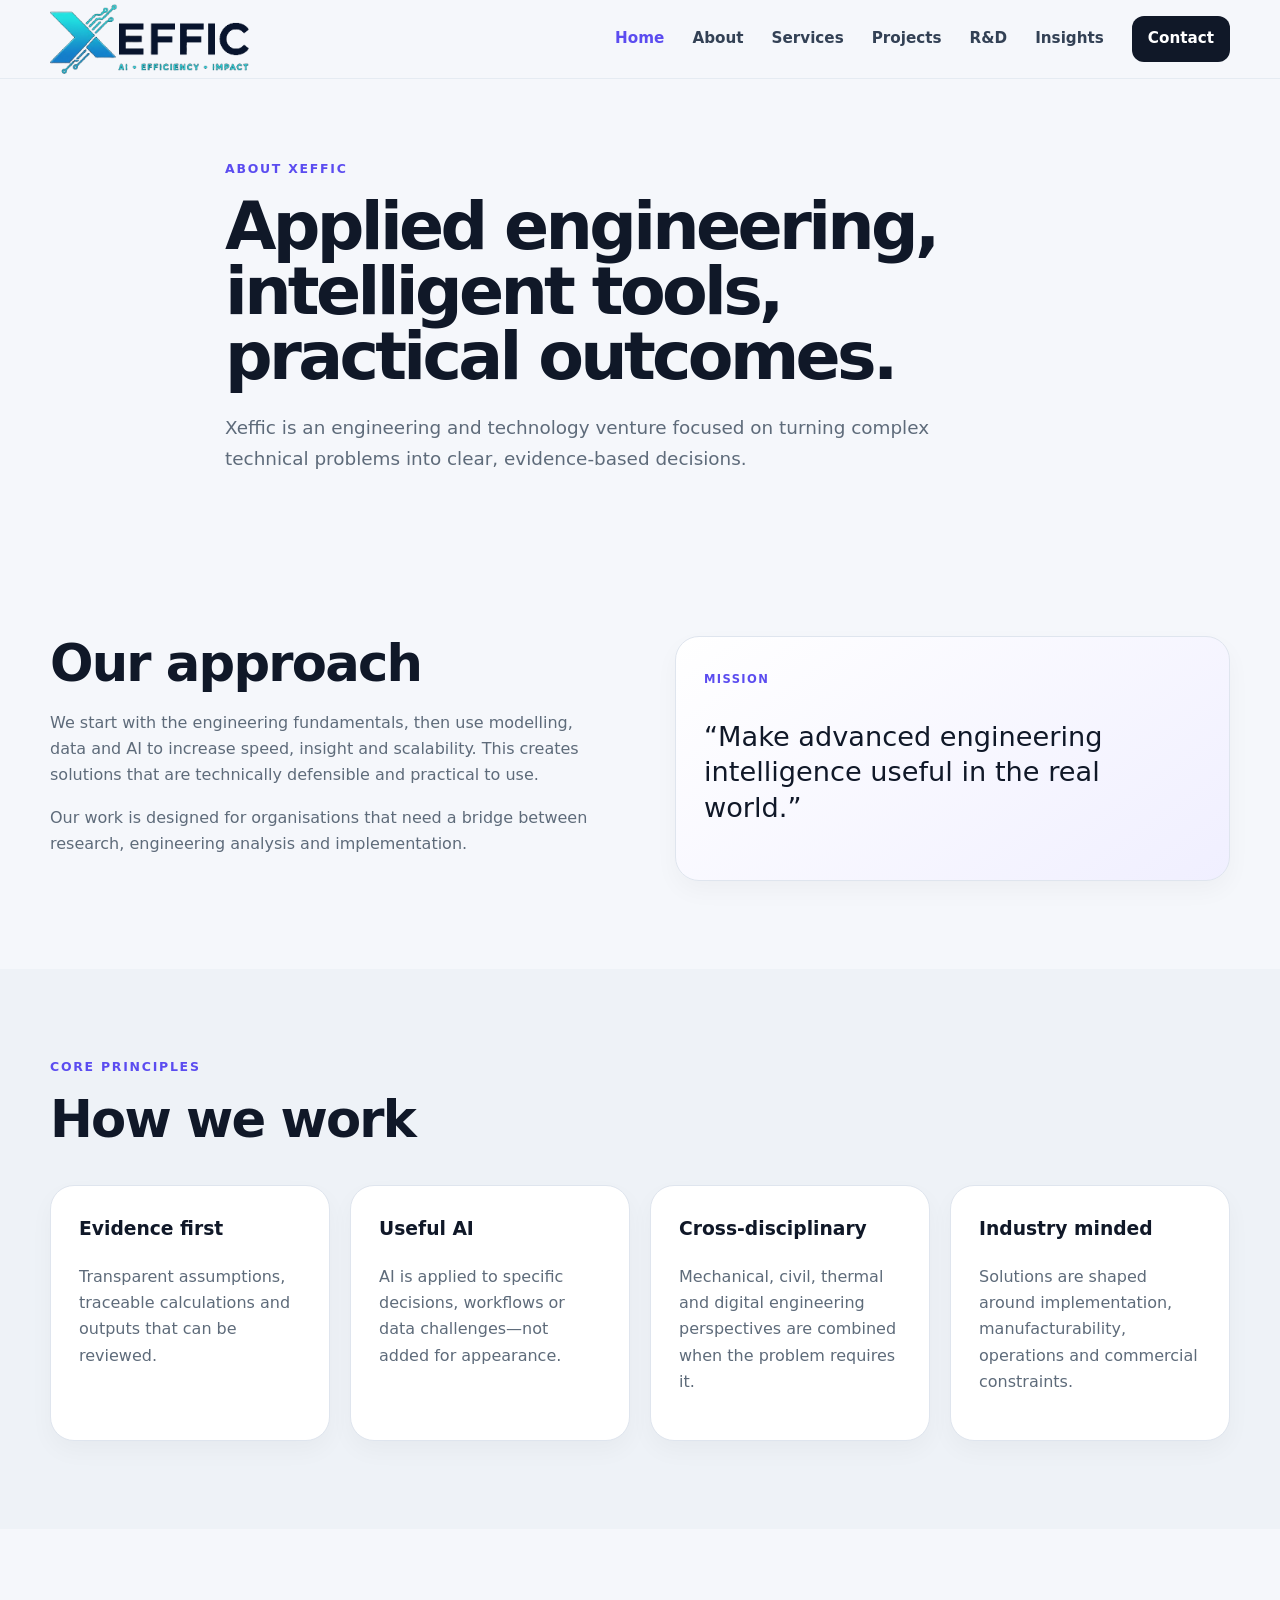
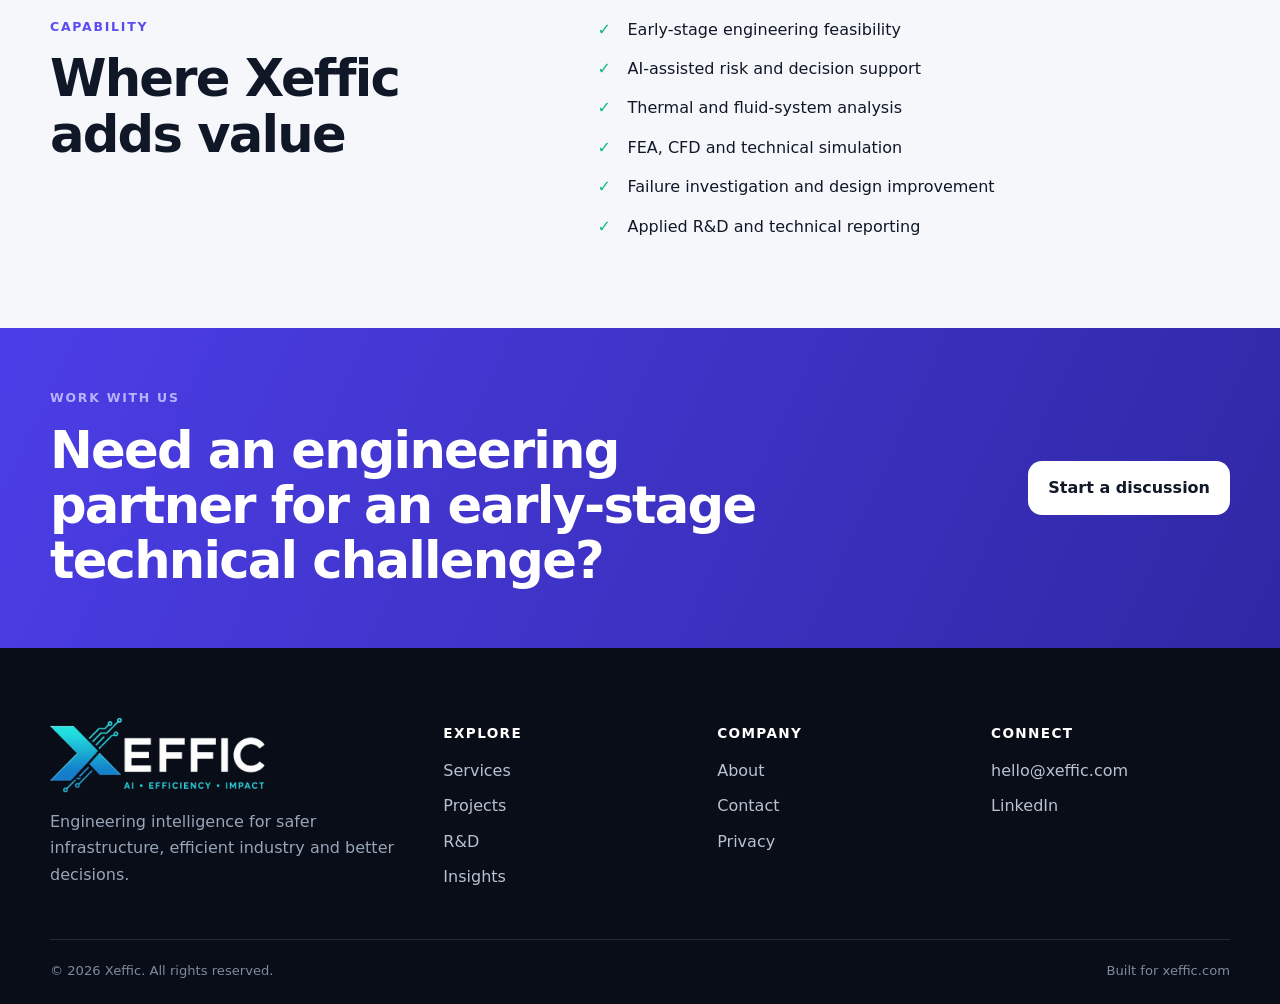
==== commit 7f2808ec: "Add files via upload" ====
--- a/about.html
+++ b/about.html
@@ -14,7 +14,7 @@
   <meta property="og:site_name" content="Xeffic">
   <meta name="twitter:card" content="summary_large_image">
   
-<link rel="icon" href="assets/img/favicon.svg" type="image/svg+xml">
+<link rel="icon" href="assets/img/favicon.png" type="image/png">
 <link rel="stylesheet" href="assets/css/styles.css">
 <script defer src="assets/js/main.js"></script>
 
@@ -34,9 +34,8 @@
 
 <header class="site-header">
   <div class="container nav-wrap">
-    <a class="brand" href="index.html" aria-label="Xeffic home">
-      <span class="brand-mark" aria-hidden="true">X</span>
-      <span class="brand-text">XEFFIC</span>
+    <a class="brand brand-logo" href="index.html" aria-label="Xeffic home">
+      <img src="assets/img/xeffic-logo-light.png" alt="Xeffic – AI, Efficiency, Impact">
     </a>
     <button class="menu-toggle" aria-expanded="false" aria-controls="main-nav" aria-label="Open menu">
       <span></span><span></span><span></span>
@@ -121,7 +120,7 @@
 <footer class="site-footer">
   <div class="container footer-grid">
     <div>
-      <a class="brand footer-brand" href="index.html"><span class="brand-mark">X</span><span class="brand-text">XEFFIC</span></a>
+      <a class="brand footer-brand brand-logo" href="index.html"><img src="assets/img/xeffic-logo-dark.png" alt="Xeffic – AI, Efficiency, Impact"></a>
       <p>Engineering intelligence for safer infrastructure, efficient industry and better decisions.</p>
     </div>
     <div>
--- a/assets/css/styles.css
+++ b/assets/css/styles.css
@@ -179,3 +179,75 @@
   *{scroll-behavior:auto!important}
   .reveal{opacity:1;transform:none;transition:none}
 }
+
+/* 2026 homepage visual refresh */
+.hero-photo-layout{
+  padding:70px 0 54px;
+  background:linear-gradient(110deg,#f7f9fd 0%,#f7f9fd 58%,#eef3f8 100%);
+}
+.hero-photo-layout .hero-grid{
+  grid-template-columns:1.02fr .98fr;
+  gap:48px;
+  min-height:650px;
+}
+.hero-photo-layout .hero-copy{padding:18px 0 24px}
+.hero-photo-layout .hero-copy h1{
+  max-width:760px;
+  font-size:clamp(3.4rem,6.2vw,6.1rem);
+  line-height:.94;
+  letter-spacing:-.065em;
+  margin-bottom:28px;
+}
+.hero-photo-layout .hero-lead{
+  max-width:720px;
+  font-size:1.18rem;
+  line-height:1.7;
+}
+.hero-photo-layout .hero-actions{margin-top:30px}
+.hero-photo-layout .btn-primary{gap:16px;min-width:170px}
+.hero-photo-layout .btn-secondary{min-width:145px;border-color:#8b82ff;background:rgba(255,255,255,.55)}
+.hero-photo{
+  align-self:stretch;
+  min-height:620px;
+  overflow:hidden;
+  border-radius:0;
+  position:relative;
+}
+.hero-photo::before{
+  content:"";
+  position:absolute;
+  inset:0 auto 0 0;
+  width:18%;
+  z-index:2;
+  pointer-events:none;
+  background:linear-gradient(90deg,#f7f9fd,rgba(247,249,253,0));
+}
+.hero-photo img{
+  width:100%;
+  height:100%;
+  object-fit:cover;
+  object-position:52% center;
+  display:block;
+}
+.main-nav a:first-child{color:var(--brand)}
+@media (max-width:980px){
+  .hero-photo-layout .hero-grid{grid-template-columns:1fr;min-height:auto;gap:24px}
+  .hero-photo-layout .hero-copy h1{font-size:clamp(3rem,9vw,5rem)}
+  .hero-photo{min-height:520px;border-radius:28px}
+  .hero-photo::before{display:none}
+}
+@media (max-width:700px){
+  .hero-photo-layout{padding:44px 0 38px}
+  .hero-photo-layout .hero-copy h1{font-size:3.25rem}
+  .hero-photo-layout .hero-lead{font-size:1.04rem}
+  .hero-photo{min-height:430px}
+}
+
+/* Xeffic logo refresh */
+.brand-logo{gap:0;line-height:0}
+.brand-logo img{display:block;width:230px;height:auto;max-height:70px;object-fit:contain;object-position:left center}
+.footer-brand.brand-logo img{width:215px;max-height:76px}
+@media (max-width:700px){
+  .brand-logo img{width:180px;max-height:58px}
+  .footer-brand.brand-logo img{width:190px}
+}
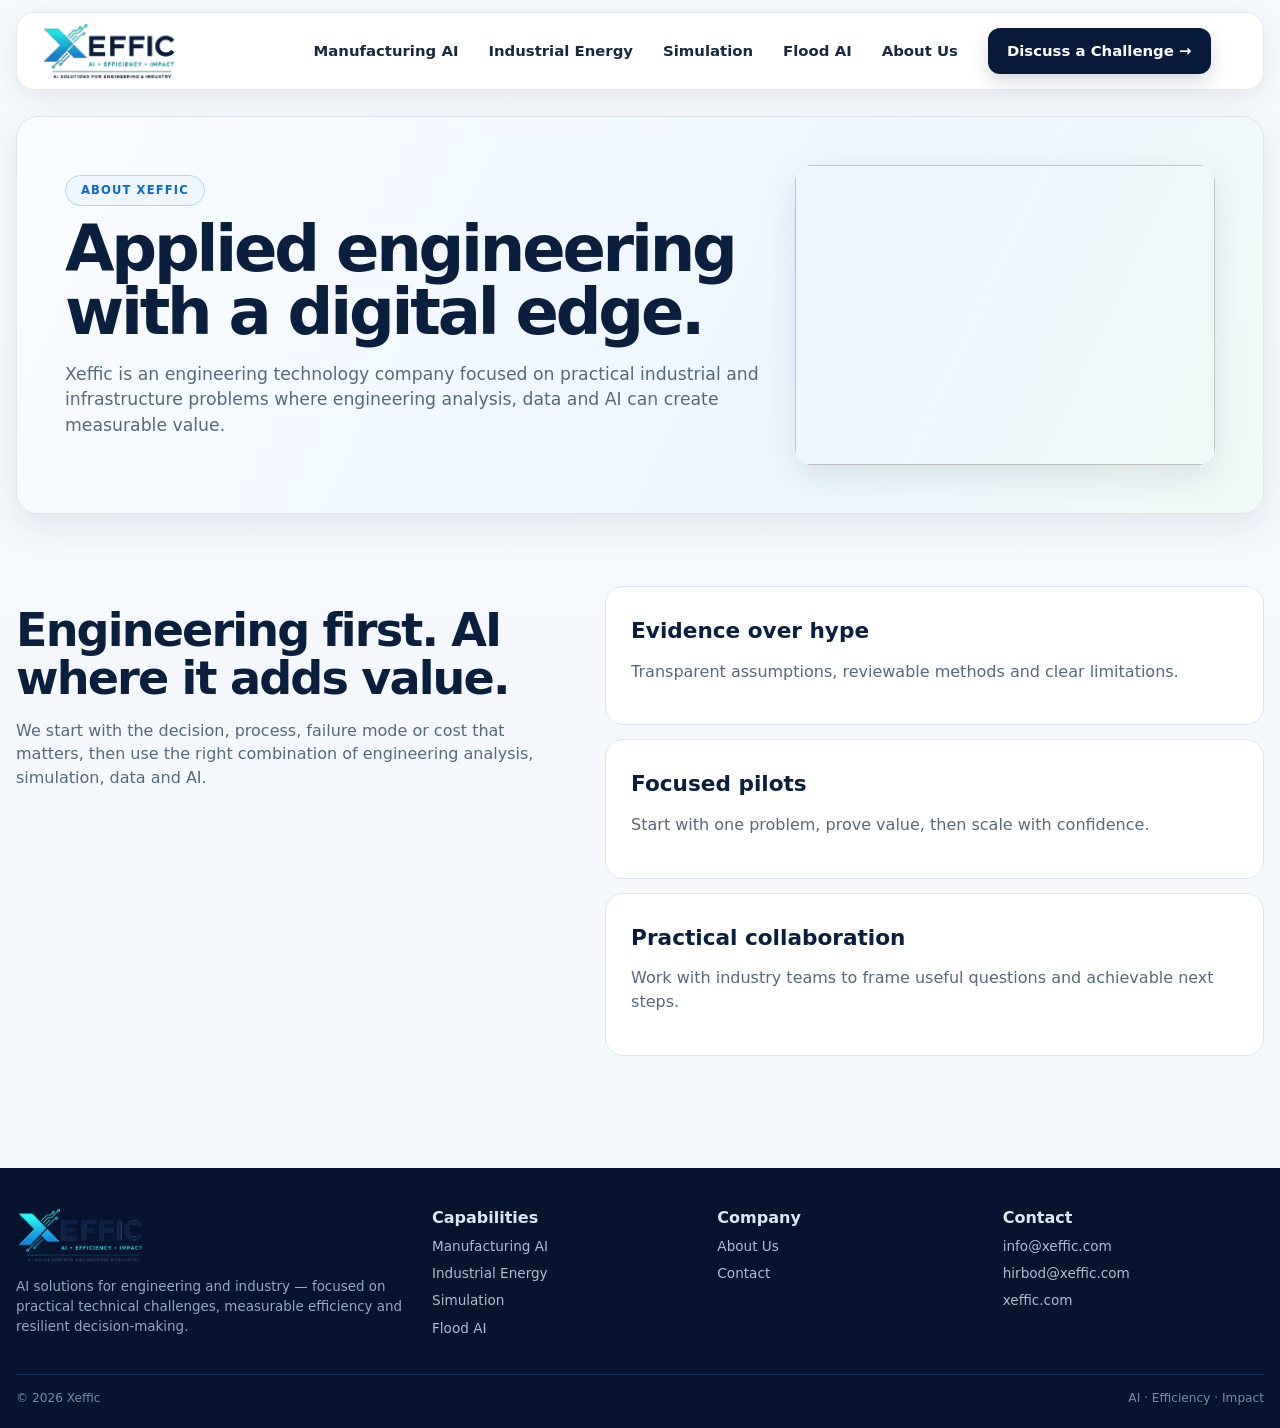
==== commit 53148515: "Add files via upload" ====
--- a/about.html
+++ b/about.html
@@ -1,152 +1 @@
-<!doctype html>
-<html lang="en">
-<head>
-  <meta charset="utf-8">
-  <meta name="viewport" content="width=device-width, initial-scale=1">
-  <title>About Xeffic | Applied Engineering & AI</title>
-  <meta name="description" content="Learn about Xeffic's approach to applied engineering, useful AI, simulation and industry-focused R&D.">
-  <meta name="robots" content="index,follow">
-  <link rel="canonical" href="https://xeffic.com/about.html">
-  <meta property="og:title" content="About Xeffic | Applied Engineering & AI">
-  <meta property="og:description" content="Learn about Xeffic's approach to applied engineering, useful AI, simulation and industry-focused R&D.">
-  <meta property="og:type" content="website">
-  <meta property="og:url" content="https://xeffic.com/about.html">
-  <meta property="og:site_name" content="Xeffic">
-  <meta name="twitter:card" content="summary_large_image">
-  
-<link rel="icon" href="assets/img/favicon.png" type="image/png">
-<link rel="stylesheet" href="assets/css/styles.css">
-<script defer src="assets/js/main.js"></script>
-
-  <script type="application/ld+json">
-  {
-    "@context":"https://schema.org",
-    "@type":"Organization",
-    "name":"Xeffic",
-    "url":"https://xeffic.com",
-    "email":"hello@xeffic.com",
-    "description":"Engineering intelligence focused on Flood AI, industrial efficiency, simulation and sustainable technology."
-  }
-  </script>
-</head>
-<body>
-<a class="skip-link" href="#content">Skip to content</a>
-
-<header class="site-header">
-  <div class="container nav-wrap">
-    <a class="brand brand-logo" href="index.html" aria-label="Xeffic home">
-      <img src="assets/img/xeffic-logo-light.png" alt="Xeffic – AI, Efficiency, Impact">
-    </a>
-    <button class="menu-toggle" aria-expanded="false" aria-controls="main-nav" aria-label="Open menu">
-      <span></span><span></span><span></span>
-    </button>
-    <nav id="main-nav" class="main-nav" aria-label="Primary">
-      <a href="index.html">Home</a>
-      <a href="about.html">About</a>
-      <a href="services.html">Services</a>
-      <a href="projects.html">Projects</a>
-      <a href="research.html">R&amp;D</a>
-      <a href="insights.html">Insights</a>
-      <a href="contact.html" class="nav-cta">Contact</a>
-    </nav>
-  </div>
-</header>
-
-<main id="content">
-
-<section class="page-hero">
-  <div class="container narrow reveal">
-    <div class="eyebrow">ABOUT XEFFIC</div>
-    <h1>Applied engineering, intelligent tools, practical outcomes.</h1>
-    <p>Xeffic is an engineering and technology venture focused on turning complex technical problems into clear, evidence-based decisions.</p>
-  </div>
-</section>
-
-<section class="section">
-  <div class="container split">
-    <div class="reveal">
-      <h2>Our approach</h2>
-      <p>We start with the engineering fundamentals, then use modelling, data and AI to increase speed, insight and scalability. This creates solutions that are technically defensible and practical to use.</p>
-      <p>Our work is designed for organisations that need a bridge between research, engineering analysis and implementation.</p>
-    </div>
-    <div class="card statement-card reveal delay-1">
-      <span class="kicker">MISSION</span>
-      <p class="big-quote">“Make advanced engineering intelligence useful in the real world.”</p>
-    </div>
-  </div>
-</section>
-
-<section class="section section-soft">
-  <div class="container">
-    <div class="section-head reveal">
-      <div class="eyebrow">CORE PRINCIPLES</div>
-      <h2>How we work</h2>
-    </div>
-    <div class="cards cards-4">
-      <article class="card reveal"><h3>Evidence first</h3><p>Transparent assumptions, traceable calculations and outputs that can be reviewed.</p></article>
-      <article class="card reveal delay-1"><h3>Useful AI</h3><p>AI is applied to specific decisions, workflows or data challenges—not added for appearance.</p></article>
-      <article class="card reveal delay-2"><h3>Cross-disciplinary</h3><p>Mechanical, civil, thermal and digital engineering perspectives are combined when the problem requires it.</p></article>
-      <article class="card reveal delay-3"><h3>Industry minded</h3><p>Solutions are shaped around implementation, manufacturability, operations and commercial constraints.</p></article>
-    </div>
-  </div>
-</section>
-
-<section class="section">
-  <div class="container two-col-list">
-    <div class="reveal">
-      <div class="eyebrow">CAPABILITY</div>
-      <h2>Where Xeffic adds value</h2>
-    </div>
-    <ul class="check-list reveal delay-1">
-      <li>Early-stage engineering feasibility</li>
-      <li>AI-assisted risk and decision support</li>
-      <li>Thermal and fluid-system analysis</li>
-      <li>FEA, CFD and technical simulation</li>
-      <li>Failure investigation and design improvement</li>
-      <li>Applied R&amp;D and technical reporting</li>
-    </ul>
-  </div>
-</section>
-
-<section class="cta-band">
-  <div class="container cta-wrap reveal">
-    <div><div class="eyebrow light">WORK WITH US</div><h2>Need an engineering partner for an early-stage technical challenge?</h2></div>
-    <a class="btn btn-light" href="contact.html">Start a discussion</a>
-  </div>
-</section>
-
-</main>
-
-<footer class="site-footer">
-  <div class="container footer-grid">
-    <div>
-      <a class="brand footer-brand brand-logo" href="index.html"><img src="assets/img/xeffic-logo-dark.png" alt="Xeffic – AI, Efficiency, Impact"></a>
-      <p>Engineering intelligence for safer infrastructure, efficient industry and better decisions.</p>
-    </div>
-    <div>
-      <h3>Explore</h3>
-      <a href="services.html">Services</a>
-      <a href="projects.html">Projects</a>
-      <a href="research.html">R&amp;D</a>
-      <a href="insights.html">Insights</a>
-    </div>
-    <div>
-      <h3>Company</h3>
-      <a href="about.html">About</a>
-      <a href="contact.html">Contact</a>
-      <a href="privacy.html">Privacy</a>
-    </div>
-    <div>
-      <h3>Connect</h3>
-      <a href="mailto:hello@xeffic.com">hello@xeffic.com</a>
-      <a href="https://www.linkedin.com/" target="_blank" rel="noopener">LinkedIn</a>
-    </div>
-  </div>
-  <div class="container footer-bottom">
-    <span>© <span id="year"></span> Xeffic. All rights reserved.</span>
-    <span>Built for xeffic.com</span>
-  </div>
-</footer>
-
-</body>
-</html>+<!doctype html><html lang="en"><head><meta charset="utf-8"><meta name="viewport" content="width=device-width,initial-scale=1"><title>About Xeffic</title><meta name="description" content="Applied engineering, data and AI for industrial and infrastructure challenges."><meta name="robots" content="index,follow"><link rel="stylesheet" href="styles.css"><script defer src="main.js"></script></head><body data-page="about"><header class="site-header"><div class="container navbar"><a class="logo-link" href="index.html"><img class="logo-img" data-site-image="logo" src="/media/xeffic-logo-web.png" alt="Xeffic - AI, Efficiency, Impact"></a><button class="menu" aria-label="Open menu">☰</button><nav class="nav-links"><a href="manufacturing-ai.html">Manufacturing AI</a><a href="services.html#energy">Industrial Energy</a><a href="services.html#simulation">Simulation</a><a href="flood-ai.html">Flood AI</a><a href="about.html">About Us</a><a class="nav-cta" data-site-text="nav_cta_label" href="contact.html">Discuss a Challenge →</a></nav></div></header><main><section class="page-hero"><div class="container"><div class="page-box page-box-media"><div><div class="pill" data-page-text="hero.pill">About Xeffic</div><h1 data-page-text="hero.title">Applied engineering with a digital edge.</h1><p data-page-text="hero.description">Xeffic is an engineering technology company focused on practical industrial and infrastructure problems where engineering analysis, data and AI can create measurable value.</p></div><img class="page-hero-image" data-page-optional-image="hero.image" data-page-alt="hero.image_alt" hidden></div></div></section><section class="section"><div class="container split"><div><img class="section-inline-image" data-page-optional-image="section.image" hidden><h2 data-page-text="section.title">Engineering first. AI where it adds value.</h2><p data-page-text="section.description">We start with the decision, process, failure mode or cost that matters, then use the right combination of engineering analysis, simulation, data and AI.</p></div><div class="cards" id="principleCards"></div></div><div class="container"><div class="cms-gallery" id="pageGallery" hidden></div></div></section></main><footer><div class="container footer-grid"><div><img class="footer-logo" data-site-image="logo" src="/media/xeffic-logo-web.png" alt="Xeffic"><p data-site-text="footer_description">AI solutions for engineering and industry — focused on practical technical challenges, measurable efficiency and resilient decision-making.</p></div><div><strong>Capabilities</strong><a href="manufacturing-ai.html">Manufacturing AI</a><a href="services.html#energy">Industrial Energy</a><a href="services.html#simulation">Simulation</a><a href="flood-ai.html">Flood AI</a></div><div><strong>Company</strong><a href="about.html">About Us</a><a href="contact.html">Contact</a></div><div><strong>Contact</strong><a data-site-email="info_email" href="mailto:info@xeffic.com">info@xeffic.com</a><a data-site-email="direct_email" href="mailto:hirbod@xeffic.com">hirbod@xeffic.com</a><a data-site-link="website" href="https://xeffic.com">xeffic.com</a></div></div><div class="container footer-bottom"><span>© <span id="year"></span> Xeffic</span><span data-site-text="footer_tagline">AI · Efficiency · Impact</span></div></footer></body></html>
--- a/styles.css
+++ b/styles.css
@@ -0,0 +1,81 @@
+
+:root{
+  --navy:#071a39; --navy2:#0b2d61; --ink:#0a1f3e; --muted:#56687e;
+  --blue:#1e72f2; --cyan:#19cbe0; --green:#169c72; --orange:#f08a34; --purple:#7b61e8;
+  --line:#dbe5ef; --bg:#f4f8fc; --white:#fff; --max:1320px; --r:22px;
+  --shadow:0 12px 35px rgba(15,45,80,.10); --shadow2:0 18px 48px rgba(15,45,80,.12)
+}
+*{box-sizing:border-box}html{scroll-behavior:smooth}
+body{margin:0;background:linear-gradient(180deg,#f6f9fc 0,#f3f8fc 100%);color:var(--ink);font-family:Inter,ui-sans-serif,system-ui,-apple-system,BlinkMacSystemFont,"Segoe UI",sans-serif;line-height:1.48;-webkit-font-smoothing:antialiased}
+a{color:inherit}img{max-width:100%;display:block}.container{width:min(calc(100% - 32px),var(--max));margin:auto}
+
+/* Header */
+.site-header{padding:12px 0 6px;position:sticky;top:0;z-index:60;background:rgba(244,248,252,.82);backdrop-filter:blur(16px)}
+.navbar{height:78px;background:#fff;border:1px solid #e0e9f2;border-radius:18px;box-shadow:0 8px 24px rgba(12,40,75,.08);display:flex;align-items:center;justify-content:space-between;padding:8px 20px 8px 24px;gap:26px}
+.logo-link{display:flex;align-items:center;min-width:214px}.logo-img{height:61px;width:auto;max-width:220px;object-fit:contain}
+.nav-links{display:flex;align-items:center;justify-content:center;gap:30px;flex:1}.nav-links a{text-decoration:none;font-size:.93rem;font-weight:720;color:#172943;white-space:nowrap}.nav-links a:hover{color:var(--blue)}
+.nav-cta{background:var(--navy);color:#fff!important;padding:12px 19px;border-radius:12px;box-shadow:0 8px 18px rgba(7,26,57,.16)}
+.menu{display:none;background:none;border:0;font-size:1.5rem;color:var(--navy)}
+
+/* Hero */
+.home{padding:4px 0 18px}.hero{position:relative;min-height:390px;border:1px solid var(--line);border-radius:var(--r);overflow:hidden;background:linear-gradient(100deg,#f9fcff 0%,#eef6ff 48%,#eaf3fa 100%);box-shadow:var(--shadow);display:grid;grid-template-columns:1.05fr .95fr}
+.hero:before{content:"";position:absolute;inset:0;background:radial-gradient(circle at 31% 69%,rgba(30,114,242,.09),transparent 26%),linear-gradient(110deg,transparent 44%,rgba(255,255,255,.15) 44%);pointer-events:none}
+.hero-copy{position:relative;z-index:3;padding:42px 34px 38px 36px;display:flex;flex-direction:column;justify-content:center}
+.pill{width:max-content;border:1px solid #afd4ff;background:#eef7ff;color:#0c67d5;border-radius:999px;padding:6px 15px;font-size:.72rem;letter-spacing:.10em;font-weight:820;text-transform:uppercase}
+.hero h1{font-size:clamp(2.65rem,4.2vw,4.55rem);line-height:1.01;letter-spacing:-.048em;margin:14px 0 12px;max-width:670px}.hero h1 .blue{color:var(--blue)}
+.hero p{font-size:1.04rem;color:#40536c;max-width:610px;margin:0}.hero-actions{display:flex;gap:12px;flex-wrap:wrap;margin-top:26px}.btn{display:inline-flex;align-items:center;justify-content:center;text-decoration:none;padding:12px 18px;border-radius:10px;font-weight:820;font-size:.92rem}.btn-primary{background:var(--navy);color:#fff}.btn-secondary{background:rgba(255,255,255,.78);border:1px solid #aec3db;color:var(--navy)}
+.hero-trust{display:grid;grid-template-columns:repeat(3,1fr);gap:12px;margin-top:22px;max-width:630px}.micro{display:grid;grid-template-columns:38px 1fr;gap:9px;align-items:center}.micro-icon{height:38px;width:38px;border-radius:10px;display:grid;place-items:center;font-weight:900;color:#075bc6;background:#e7f2ff;border:1px solid #cde3fb}.micro:nth-child(2) .micro-icon{background:#e7f8f1;color:#198461}.micro:nth-child(3) .micro-icon{background:#efebff;color:#7156d9}.micro strong{display:block;font-size:.75rem}.micro span{display:block;font-size:.64rem;color:#61738a;line-height:1.3}
+.hero-media{position:relative;min-height:390px;overflow:hidden}.hero-media img{position:absolute;right:0;top:0;width:100%;height:100%;object-fit:cover;object-position:center center}.hero-media:after{content:"";position:absolute;inset:0;background:linear-gradient(90deg,rgba(241,248,255,.98) 0%,rgba(241,248,255,.42) 13%,rgba(241,248,255,0) 35%)}
+
+/* Service grid */
+.services-grid{display:grid;grid-template-columns:1fr 1fr;gap:12px;margin-top:12px}
+.service-card{min-height:194px;position:relative;border:1px solid var(--line);border-radius:18px;overflow:hidden;text-decoration:none;padding:22px 24px;box-shadow:0 7px 22px rgba(20,54,89,.06);transition:transform .18s ease,box-shadow .18s ease;display:block}
+.service-card:hover{transform:translateY(-2px);box-shadow:var(--shadow)}
+.manufacturing{background:linear-gradient(110deg,#edf7ff 0%,#dfefff 68%,#dbeaf7)}.energy{background:linear-gradient(110deg,#effbf8 0%,#e0f5ef 65%,#dcf0e9)}.simulation{background:linear-gradient(110deg,#f4efff 0%,#e8e1ff 66%,#eee8ff)}.flood{background:linear-gradient(110deg,#fff7ef 0%,#ffead9 66%,#ffe7d2)}
+.service-num{display:inline-flex;align-items:center;gap:9px;font-size:.78rem;letter-spacing:.07em;font-weight:820;text-transform:uppercase}.num{display:inline-grid;place-items:center;min-width:34px;height:22px;padding:0 8px;border-radius:999px;color:#fff;background:var(--blue)}.energy .num{background:var(--green)}.simulation .num{background:var(--purple)}.flood .num{background:var(--orange)}
+.service-card h2{font-size:1.55rem;line-height:1.08;letter-spacing:-.033em;margin:10px 0 8px;max-width:55%}.service-card p{font-size:.82rem;line-height:1.45;color:#465b72;margin:0;max-width:53%}.learn{display:inline-flex;gap:8px;align-items:center;font-weight:820;font-size:.82rem;margin-top:13px;color:#0b64d4}.energy .learn{color:#11845f}.simulation .learn{color:#654bd3}.flood .learn{color:#db681c}
+.visual-area{position:absolute;right:10px;top:14px;bottom:10px;width:46%;pointer-events:none}
+.factory-line{position:absolute;left:0;right:0;bottom:0;height:90px;opacity:.22;background:linear-gradient(180deg,transparent,rgba(27,92,154,.14));clip-path:polygon(0 100%,0 55%,12% 55%,12% 28%,22% 28%,22% 62%,34% 62%,34% 42%,43% 42%,43% 69%,54% 69%,54% 30%,64% 30%,64% 54%,78% 54%,78% 23%,89% 23%,89% 70%,100% 70%,100% 100%)}
+.dashboard-grid{position:absolute;right:5px;top:15px;width:78%;display:grid;grid-template-columns:1fr 1fr;gap:7px}.dash{background:rgba(255,255,255,.92);border:1px solid #dce8f3;border-radius:9px;padding:8px;box-shadow:0 8px 18px rgba(25,65,100,.08);font-size:.55rem;color:#53667c}.dash strong{display:block;font-size:.9rem;color:#0c315c;margin-top:3px}.gauge{height:38px;width:38px;border-radius:50%;border:6px solid #2d9fe4;border-right-color:#e7f0f6;margin:auto}
+.linechart{height:38px;position:relative;border-bottom:1px solid #dfe8ef}.linechart:after{content:"";position:absolute;left:2px;right:2px;bottom:9px;height:17px;border-bottom:2px solid #438ef0;transform:skewY(-12deg)}
+.energy-plant{position:absolute;left:3px;bottom:0;width:62%;height:105px;opacity:.46}.tower{position:absolute;bottom:0;width:25px;background:linear-gradient(#c0d9d1,#86b8aa);border-radius:4px 4px 0 0}.tower:before{content:"";position:absolute;left:-6px;right:-6px;top:18px;border-top:3px solid #7ca89b}.tower.t1{left:5%;height:78px}.tower.t2{left:26%;height:104px}.tower.t3{left:50%;height:64px}.pipe{position:absolute;left:6%;right:0;bottom:34px;height:8px;background:#87b3a7;border-radius:4px}.energy-stats{position:absolute;right:3px;top:12px;width:40%;display:grid;gap:8px}.energy-stat{background:rgba(255,255,255,.92);border:1px solid #dbece6;border-radius:9px;padding:9px;font-size:.55rem;color:#547066}.energy-stat strong{display:block;font-size:.9rem;color:#164d3d;margin-top:3px}
+.motor{position:absolute;right:12px;bottom:20px;width:75%;height:105px}.motor .body{position:absolute;left:18%;top:25px;width:54%;height:58px;border-radius:15px;background:linear-gradient(90deg,#274bb8,#197de8 32%,#28b593 58%,#f3ce3c 78%,#e15a3b);box-shadow:0 9px 18px rgba(35,58,140,.16)}.motor .cap{position:absolute;left:7%;top:33px;width:22%;height:43px;border-radius:50%;background:#174aa9}.motor .shaft{position:absolute;right:7%;top:48px;width:30%;height:13px;background:#718298;border-radius:4px}.motor .base{position:absolute;left:13%;right:9%;bottom:5px;height:15px;background:#1368bd;border-radius:5px}.scale{position:absolute;right:2px;top:20px;width:11px;height:72px;background:linear-gradient(#d73027,#fee08b,#1a9850,#2c7bb6);border-radius:4px}
+.map-bg{position:absolute;inset:0;border-radius:14px;opacity:.8;background:linear-gradient(25deg,transparent 46%,rgba(74,109,135,.15) 47%,rgba(74,109,135,.15) 50%,transparent 51%),linear-gradient(-18deg,transparent 58%,rgba(74,109,135,.13) 59%,rgba(74,109,135,.13) 62%,transparent 63%),radial-gradient(ellipse at 52% 58%,rgba(36,143,209,.75) 0 12%,rgba(48,166,224,.48) 13% 24%,transparent 25%),linear-gradient(135deg,#ddcfb9,#f0e0ca)}.risk-card{position:absolute;right:5px;top:18px;width:44%;background:rgba(255,255,255,.94);border:1px solid #eed9c7;border-radius:10px;padding:9px;font-size:.54rem;color:#6b625c;box-shadow:0 8px 18px rgba(100,70,30,.09)}.risk-card strong{display:block;color:#c94f1c;font-size:.82rem;margin:2px 0}.risk-score{position:absolute;right:8px;top:8px;width:31px;height:31px;border:3px solid var(--orange);border-radius:50%;display:grid;place-items:center;color:#c94f1c;font-weight:900;background:#fff}
+
+/* Sustainability band */
+.lower-grid{display:grid;grid-template-columns:1.25fr .75fr;gap:12px;margin-top:12px}.sustain,.industry-band{min-height:105px;border:1px solid var(--line);border-radius:18px;overflow:hidden;position:relative}.sustain{background:linear-gradient(100deg,#eefaff,#f8fcff);display:grid;grid-template-columns:180px 1fr;align-items:center;padding:13px 22px 13px 12px}.sustain img{height:105px;width:160px;object-fit:contain}.sustain h3{margin:0 0 5px;font-size:1.1rem}.sustain p{margin:0;color:#5b6d81;font-size:.75rem;max-width:620px}.capabilities{display:flex;gap:10px;flex-wrap:wrap;margin-top:9px}.capabilities span{background:#fff;border:1px solid #d8e7f1;border-radius:999px;padding:5px 9px;font-size:.65rem;font-weight:760;color:#315574}
+.industry-band{background:linear-gradient(115deg,#082251,#0b3975);color:#fff;padding:20px 24px;display:flex;align-items:center;gap:16px}.shield{width:48px;height:48px;border:1px solid #76a6df;border-radius:50%;display:grid;place-items:center;font-size:1.35rem;flex:none}.industry-band h3{margin:0 0 4px;font-size:1rem}.industry-band p{margin:0;color:#d6e3f3;font-size:.72rem}
+
+
+/* Cleaner homepage content sections */
+.home-section{margin-top:14px;border:1px solid var(--line);border-radius:20px;background:#fff;box-shadow:0 7px 22px rgba(20,54,89,.045)}
+.audiences-section{padding:42px 38px 38px}
+.compact-heading{max-width:780px;margin-bottom:26px}.section-kicker{font-size:.7rem;letter-spacing:.15em;text-transform:uppercase;font-weight:850;color:#1670df}.section-kicker.light{color:#91c1ff}
+.section-heading h2,.approach-copy h2,.home-cta h2{font-size:clamp(1.9rem,3vw,2.8rem);line-height:1.07;letter-spacing:-.04em;margin:8px 0 10px}.section-heading p,.approach-copy>p{color:var(--muted);margin:0;font-size:.95rem;max-width:700px}
+.audience-grid{display:grid;grid-template-columns:repeat(4,1fr);gap:12px}.audience-card{border-top:1px solid #dce6f1;padding:20px 6px 4px}.audience-no{font-size:.68rem;color:#2676df;font-weight:850}.audience-card h3{font-size:1.05rem;margin:7px 0 5px}.audience-card p{font-size:.78rem;color:#607187;margin:0;line-height:1.45}
+.approach-section{padding:42px 38px;display:grid;grid-template-columns:.88fr 1.12fr;gap:55px;align-items:start;background:linear-gradient(115deg,#fbfdff,#f5f9fd)}.simple-link{display:inline-block;margin-top:17px;text-decoration:none;font-weight:830;color:#0d66ca}.approach-steps{border-top:1px solid #d9e3ed}.approach-step{display:grid;grid-template-columns:48px 1fr;gap:16px;padding:18px 0;border-bottom:1px solid #d9e3ed}.approach-step>span{color:#1670df;font-size:.76rem;font-weight:900}.approach-step strong{font-size:.93rem}.approach-step p{margin:3px 0 0;color:#607187;font-size:.8rem}
+.home-cta{margin-top:14px;border-radius:20px;padding:38px 42px;background:linear-gradient(115deg,#071d42,#0d3d7e);color:#fff;display:flex;align-items:center;justify-content:space-between;gap:28px}.home-cta h2{margin-top:7px;max-width:760px}.home-cta p{color:#d5e4f5;margin:0;max-width:720px;font-size:.9rem}.cta-button{display:inline-flex;align-items:center;justify-content:center;white-space:nowrap;text-decoration:none;font-weight:850;background:#fff;color:#082554;border-radius:11px;padding:13px 18px}
+
+/* Inner pages */
+.page-hero{padding:20px 0 8px}.page-box{border:1px solid var(--line);border-radius:22px;padding:48px;background:linear-gradient(115deg,#f9fcff,#edf6ff 62%,#effaf6);box-shadow:var(--shadow)}.page-box h1{font-size:clamp(2.6rem,5vw,4.7rem);line-height:.99;letter-spacing:-.05em;margin:12px 0 16px}.page-box p{max-width:820px;color:var(--muted);font-size:1.08rem}.section{padding:64px 0}.section-head{max-width:800px;margin-bottom:30px}.section-head h2,.split h2{font-size:clamp(2rem,3.6vw,3.3rem);line-height:1.05;letter-spacing:-.04em;margin:8px 0 13px}.section-head p,.split p{color:var(--muted)}
+.cards{display:grid;gap:14px}.cards-2{grid-template-columns:repeat(2,1fr)}.cards-3{grid-template-columns:repeat(3,1fr)}.card{background:#fff;border:1px solid var(--line);border-radius:18px;padding:25px}.card h3{font-size:1.35rem;line-height:1.14;margin:7px 0 9px}.card p{color:var(--muted)}.tag{font-size:.69rem;letter-spacing:.12em;text-transform:uppercase;color:var(--blue);font-weight:840}.checks{list-style:none;padding:0;margin:13px 0 0}.checks li{position:relative;padding:6px 0 6px 24px}.checks li:before{content:"✓";position:absolute;left:0;color:var(--green);font-weight:900}.split{display:grid;grid-template-columns:.9fr 1.1fr;gap:50px}.steps{border-top:1px solid var(--line)}.step{display:grid;grid-template-columns:56px 1fr;gap:12px;padding:17px 0;border-bottom:1px solid var(--line)}.step b{color:var(--blue)}.step span{color:var(--muted)}
+.contact-grid{display:grid;grid-template-columns:.82fr 1.18fr;gap:36px}.contact-card{background:#fff;border:1px solid var(--line);border-radius:18px;padding:25px}label{display:grid;gap:6px;font-weight:700;margin-bottom:13px}input,select,textarea{padding:12px 13px;border:1px solid #ced9e6;border-radius:10px;background:#fbfdff;font:inherit}textarea{resize:vertical}
+
+footer{margin-top:18px;background:#06142d;color:#dbe7f4;padding:38px 0 20px}.footer-grid{display:grid;grid-template-columns:1.5fr repeat(3,1fr);gap:24px}.footer-logo{height:58px;width:auto;filter:brightness(1.1)}footer a{display:block;text-decoration:none;color:#aebed2;margin:7px 0;font-size:.85rem}footer p{color:#96a8be;max-width:390px;font-size:.84rem}.footer-bottom{border-top:1px solid #17325a;margin-top:24px;padding-top:15px;display:flex;justify-content:space-between;color:#768ca6;font-size:.76rem}
+
+@media(max-width:1050px){.nav-links{gap:18px}.hero{grid-template-columns:1fr;min-height:0}.hero-media{min-height:390px}.services-grid{grid-template-columns:1fr}.service-card{min-height:220px}.lower-grid{grid-template-columns:1fr}.footer-grid{grid-template-columns:1fr 1fr}.hero-trust{grid-template-columns:1fr 1fr 1fr}}
+@media(max-width:760px){.navbar{height:68px}.logo-img{height:50px}.nav-links{position:absolute;display:none;left:16px;right:16px;top:88px;background:#fff;border:1px solid var(--line);border-radius:16px;box-shadow:var(--shadow2);padding:18px;flex-direction:column;align-items:flex-start}.nav-links.open{display:flex}.menu{display:block}.hero-copy{padding:28px 22px}.hero h1{font-size:2.8rem}.hero-trust{grid-template-columns:1fr}.hero-media{min-height:340px}.service-card h2,.service-card p{max-width:58%}.lower-grid{display:block}.industry-band{margin-top:12px}.sustain{grid-template-columns:115px 1fr}.sustain img{width:110px}.cards-2,.cards-3,.split,.contact-grid,.footer-grid{grid-template-columns:1fr}.page-box{padding:34px 24px}.footer-bottom{flex-direction:column;gap:7px}}
+@media(max-width:520px){.container{width:min(calc(100% - 20px),var(--max))}.site-header{padding-top:7px}.navbar{padding:7px 12px}.logo-link{min-width:0}.logo-img{height:44px;max-width:170px}.hero h1{font-size:2.45rem}.hero-media{min-height:300px}.service-card{padding:20px;min-height:330px}.service-card h2,.service-card p{max-width:100%;position:relative;z-index:3}.visual-area{top:auto;bottom:0;height:145px;width:90%;right:5%}.learn{position:relative;z-index:4}.sustain{grid-template-columns:1fr;text-align:center}.sustain img{margin:auto}.capabilities{justify-content:center}}
+
+@media(max-width:1050px){.audience-grid{grid-template-columns:1fr 1fr}.approach-section{grid-template-columns:1fr;gap:30px}.home-cta{align-items:flex-start;flex-direction:column}}
+@media(max-width:620px){.audiences-section,.approach-section{padding:30px 22px}.audience-grid{grid-template-columns:1fr}.audience-card{padding:16px 0}.home-cta{padding:30px 24px}.home-cta h2{font-size:2rem}}
+
+/* CMS image support */
+.cms-service-image{position:absolute;right:0;top:0;width:46%;height:100%;object-fit:cover;z-index:1;mask-image:linear-gradient(to left,#000 72%,transparent 100%);-webkit-mask-image:linear-gradient(to left,#000 72%,transparent 100%)}
+.cms-default-visual[hidden]{display:none!important}.service-card>*:not(.cms-service-image):not(.cms-default-visual){position:relative;z-index:3}
+.section-wide-image{width:100%;max-height:340px;object-fit:cover;border-radius:16px;margin:0 0 24px}.section-inline-image{width:100%;max-height:300px;object-fit:cover;border-radius:16px;margin:0 0 20px}
+.audience-image{width:100%;height:120px;object-fit:cover;border-radius:12px;margin-bottom:12px}.page-box-media{display:grid;grid-template-columns:1.25fr .75fr;gap:30px;align-items:center}.page-hero-image{width:100%;height:300px;object-fit:cover;border-radius:17px;box-shadow:var(--shadow)}
+.card-image{width:100%;height:170px;object-fit:cover;border-radius:12px;margin-bottom:16px}.cms-gallery{display:grid;grid-template-columns:repeat(3,1fr);gap:12px;margin-top:30px}.cms-gallery img{width:100%;height:240px;object-fit:cover;border-radius:16px;border:1px solid var(--line)}
+.step-image{grid-column:1/-1;width:100%;max-height:180px;object-fit:cover;border-radius:12px;margin-bottom:10px}.cms-bg-section{background-size:cover;background-position:center}
+@media(max-width:760px){.page-box-media{grid-template-columns:1fr}.page-hero-image{height:240px}.cms-gallery{grid-template-columns:1fr 1fr}.cms-gallery img{height:190px}.cms-service-image{width:100%;height:145px;top:auto;bottom:0;mask-image:linear-gradient(to bottom,transparent,#000 35%);-webkit-mask-image:linear-gradient(to bottom,transparent,#000 35%)}}
+@media(max-width:520px){.cms-gallery{grid-template-columns:1fr}.cms-gallery img{height:220px}}
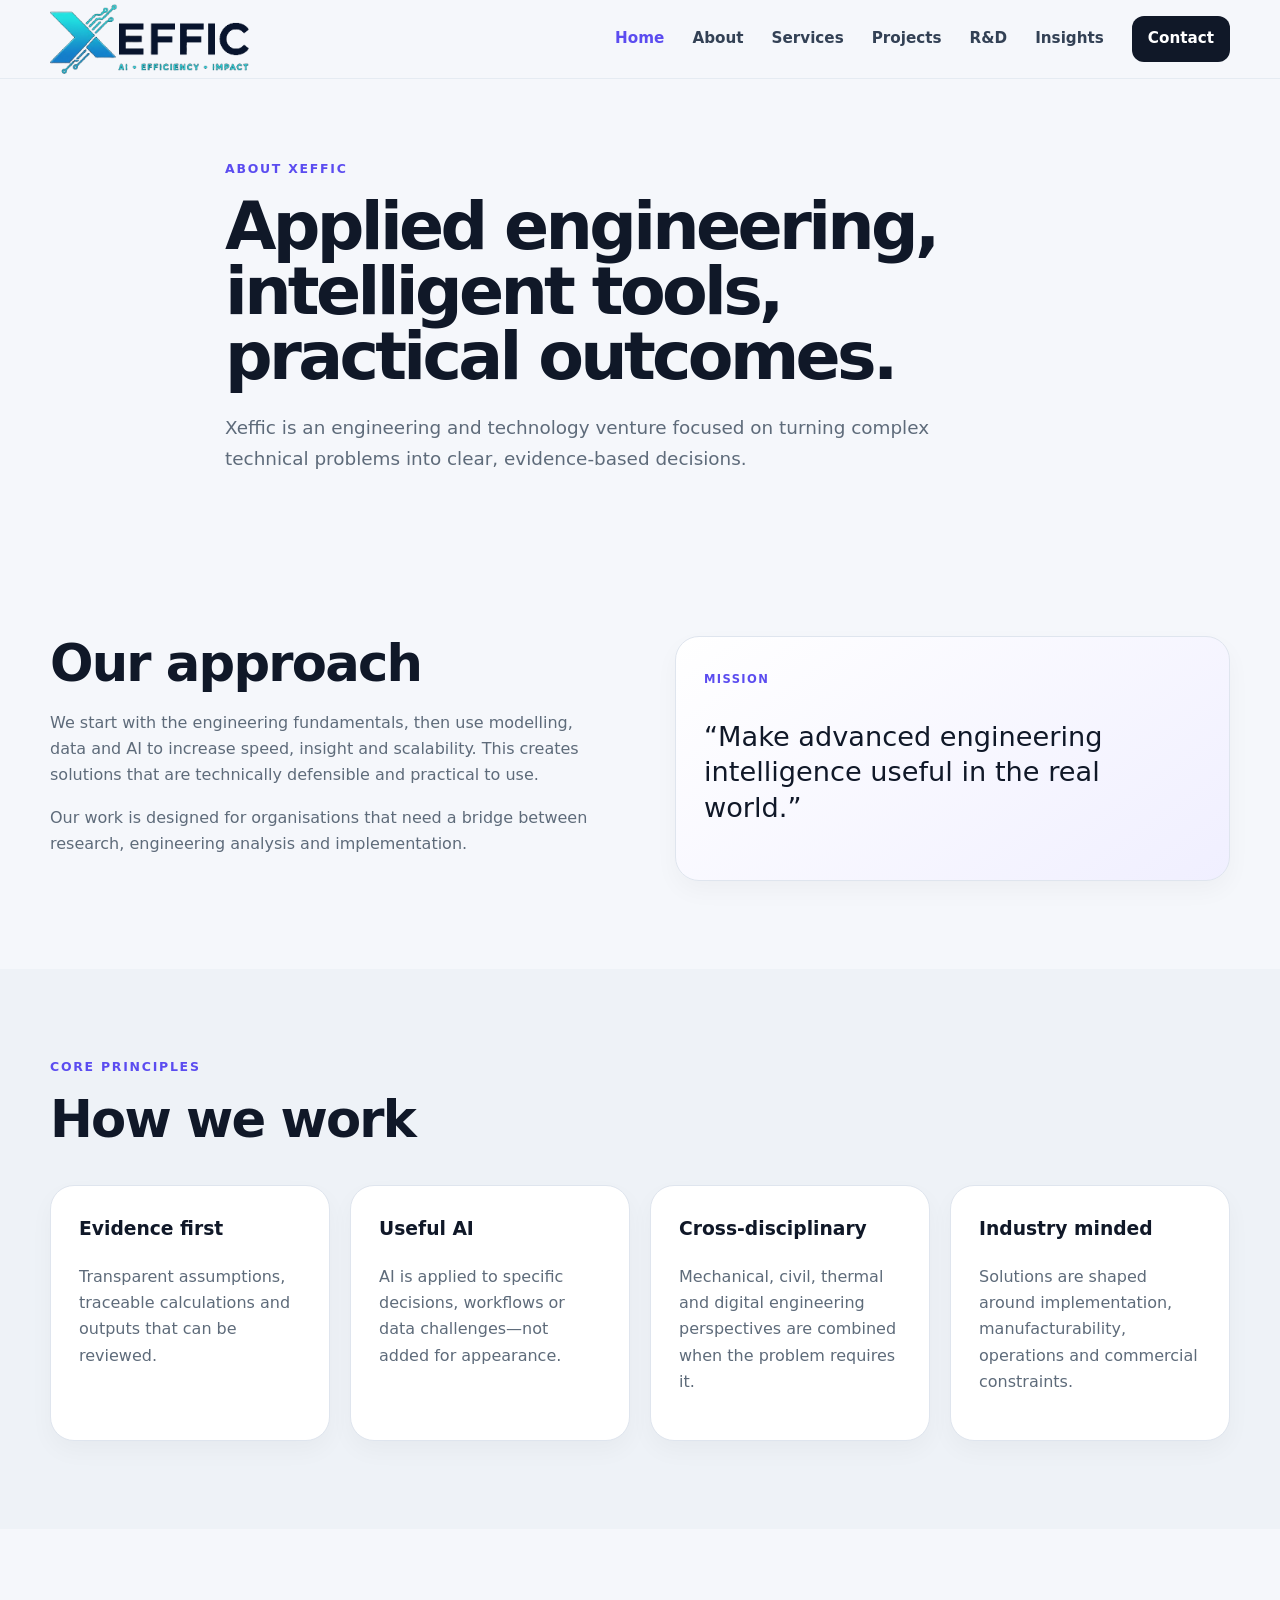
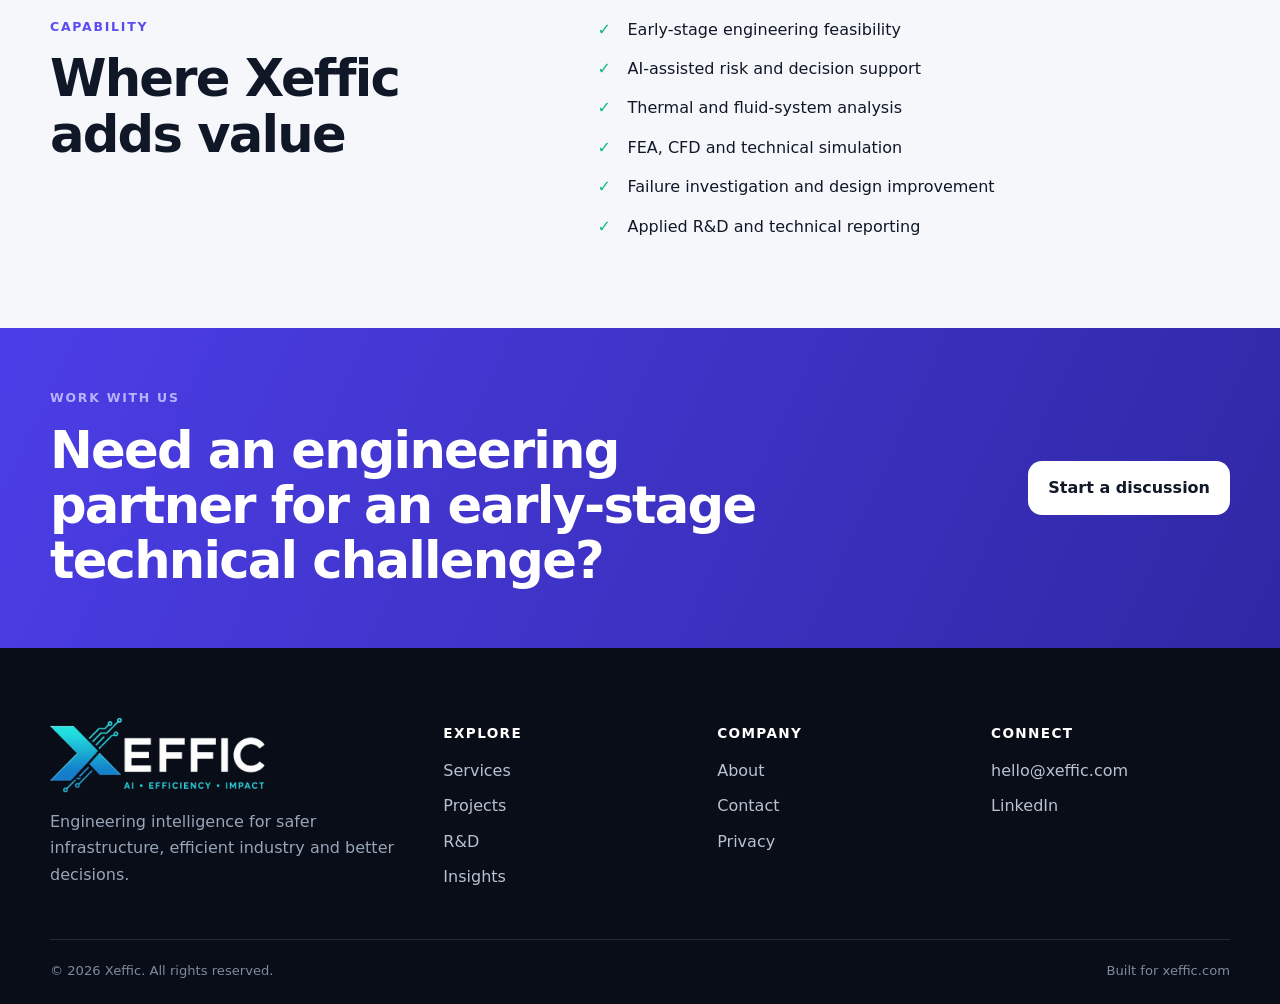
==== commit d1918184: "Add files via upload" ====
--- a/about.html
+++ b/about.html
@@ -1 +1,141 @@
-<!doctype html><html lang="en"><head><meta charset="utf-8"><meta name="viewport" content="width=device-width,initial-scale=1"><title>About Xeffic</title><meta name="description" content="Applied engineering, data and AI for industrial and infrastructure challenges."><meta name="robots" content="index,follow"><link rel="stylesheet" href="styles.css"><script defer src="main.js"></script></head><body data-page="about"><header class="site-header"><div class="container navbar"><a class="logo-link" href="index.html"><img class="logo-img" data-site-image="logo" src="/media/xeffic-logo-web.png" alt="Xeffic - AI, Efficiency, Impact"></a><button class="menu" aria-label="Open menu">☰</button><nav class="nav-links"><a href="manufacturing-ai.html">Manufacturing AI</a><a href="services.html#energy">Industrial Energy</a><a href="services.html#simulation">Simulation</a><a href="flood-ai.html">Flood AI</a><a href="about.html">About Us</a><a class="nav-cta" data-site-text="nav_cta_label" href="contact.html">Discuss a Challenge →</a></nav></div></header><main><section class="page-hero"><div class="container"><div class="page-box page-box-media"><div><div class="pill" data-page-text="hero.pill">About Xeffic</div><h1 data-page-text="hero.title">Applied engineering with a digital edge.</h1><p data-page-text="hero.description">Xeffic is an engineering technology company focused on practical industrial and infrastructure problems where engineering analysis, data and AI can create measurable value.</p></div><img class="page-hero-image" data-page-optional-image="hero.image" data-page-alt="hero.image_alt" hidden></div></div></section><section class="section"><div class="container split"><div><img class="section-inline-image" data-page-optional-image="section.image" hidden><h2 data-page-text="section.title">Engineering first. AI where it adds value.</h2><p data-page-text="section.description">We start with the decision, process, failure mode or cost that matters, then use the right combination of engineering analysis, simulation, data and AI.</p></div><div class="cards" id="principleCards"></div></div><div class="container"><div class="cms-gallery" id="pageGallery" hidden></div></div></section></main><footer><div class="container footer-grid"><div><img class="footer-logo" data-site-image="logo" src="/media/xeffic-logo-web.png" alt="Xeffic"><p data-site-text="footer_description">AI solutions for engineering and industry — focused on practical technical challenges, measurable efficiency and resilient decision-making.</p></div><div><strong>Capabilities</strong><a href="manufacturing-ai.html">Manufacturing AI</a><a href="services.html#energy">Industrial Energy</a><a href="services.html#simulation">Simulation</a><a href="flood-ai.html">Flood AI</a></div><div><strong>Company</strong><a href="about.html">About Us</a><a href="contact.html">Contact</a></div><div><strong>Contact</strong><a data-site-email="info_email" href="mailto:info@xeffic.com">info@xeffic.com</a><a data-site-email="direct_email" href="mailto:hirbod@xeffic.com">hirbod@xeffic.com</a><a data-site-link="website" href="https://xeffic.com">xeffic.com</a></div></div><div class="container footer-bottom"><span>© <span id="year"></span> Xeffic</span><span data-site-text="footer_tagline">AI · Efficiency · Impact</span></div></footer></body></html>+<!DOCTYPE html>
+
+<html lang="en">
+<head>
+<meta charset="utf-8"/>
+<meta content="width=device-width, initial-scale=1" name="viewport"/>
+<title>About Xeffic | Applied Engineering &amp; AI</title>
+<meta content="Learn about Xeffic's approach to applied engineering, useful AI, simulation and industry-focused R&amp;D." name="description"/>
+<meta content="index,follow" name="robots"/>
+<link href="https://xeffic.com/about.html" rel="canonical"/>
+<meta content="About Xeffic | Applied Engineering &amp; AI" property="og:title"/>
+<meta content="Learn about Xeffic's approach to applied engineering, useful AI, simulation and industry-focused R&amp;D." property="og:description"/>
+<meta content="website" property="og:type"/>
+<meta content="https://xeffic.com/about.html" property="og:url"/>
+<meta content="Xeffic" property="og:site_name"/>
+<meta content="summary_large_image" name="twitter:card"/>
+<link href="assets/img/favicon.png" rel="icon" type="image/png"/>
+<link href="assets/css/styles.css" rel="stylesheet"/>
+<script defer="" src="assets/js/main.js"></script>
+<script type="application/ld+json">
+  {
+    "@context":"https://schema.org",
+    "@type":"Organization",
+    "name":"Xeffic",
+    "url":"https://xeffic.com",
+    "email":"hello@xeffic.com",
+    "description":"Engineering intelligence focused on Flood AI, industrial efficiency, simulation and sustainable technology."
+  }
+  </script>
+<script defer="True" src="assets/js/cms-content.js"></script></head>
+<body data-cms-page="about">
+<a class="skip-link" href="#content">Skip to content</a>
+<header class="site-header">
+<div class="container nav-wrap">
+<a aria-label="Xeffic home" class="brand brand-logo" href="index.html">
+<img alt="Xeffic – AI, Efficiency, Impact" src="assets/img/xeffic-logo-light.png"/>
+</a>
+<button aria-controls="main-nav" aria-expanded="false" aria-label="Open menu" class="menu-toggle">
+<span></span><span></span><span></span>
+</button>
+<nav aria-label="Primary" class="main-nav" id="main-nav">
+<a href="index.html">Home</a>
+<a href="about.html">About</a>
+<a href="services.html">Services</a>
+<a href="projects.html">Projects</a>
+<a href="research.html">R&amp;D</a>
+<a href="insights.html">Insights</a>
+<a class="nav-cta" href="contact.html">Contact</a>
+</nav>
+</div>
+</header>
+<main id="content">
+<section class="page-hero" data-cms-section="hero">
+<div class="container narrow reveal">
+<div class="eyebrow">ABOUT XEFFIC</div>
+<h1>Applied engineering, intelligent tools, practical outcomes.</h1>
+<p>Xeffic is an engineering and technology venture focused on turning complex technical problems into clear, evidence-based decisions.</p>
+</div>
+</section>
+<section class="section" data-cms-section="our-approach">
+<div class="container split">
+<div class="reveal">
+<h2>Our approach</h2>
+<p>We start with the engineering fundamentals, then use modelling, data and AI to increase speed, insight and scalability. This creates solutions that are technically defensible and practical to use.</p>
+<p>Our work is designed for organisations that need a bridge between research, engineering analysis and implementation.</p>
+</div>
+<div class="card statement-card reveal delay-1">
+<span class="kicker">MISSION</span>
+<p class="big-quote">“Make advanced engineering intelligence useful in the real world.”</p>
+</div>
+</div>
+</section>
+<section class="section section-soft" data-cms-section="core-principles">
+<div class="container">
+<div class="section-head reveal">
+<div class="eyebrow">CORE PRINCIPLES</div>
+<h2>How we work</h2>
+</div>
+<div class="cards cards-4">
+<article class="card reveal" data-cms-card="core-principles-card-1"><h3>Evidence first</h3><p>Transparent assumptions, traceable calculations and outputs that can be reviewed.</p></article>
+<article class="card reveal delay-1" data-cms-card="core-principles-card-2"><h3>Useful AI</h3><p>AI is applied to specific decisions, workflows or data challenges—not added for appearance.</p></article>
+<article class="card reveal delay-2" data-cms-card="core-principles-card-3"><h3>Cross-disciplinary</h3><p>Mechanical, civil, thermal and digital engineering perspectives are combined when the problem requires it.</p></article>
+<article class="card reveal delay-3" data-cms-card="core-principles-card-4"><h3>Industry minded</h3><p>Solutions are shaped around implementation, manufacturability, operations and commercial constraints.</p></article>
+</div>
+</div>
+</section>
+<section class="section" data-cms-section="where-xeffic-adds-value">
+<div class="container two-col-list">
+<div class="reveal">
+<div class="eyebrow">CAPABILITY</div>
+<h2>Where Xeffic adds value</h2>
+</div>
+<ul class="check-list reveal delay-1">
+<li>Early-stage engineering feasibility</li>
+<li>AI-assisted risk and decision support</li>
+<li>Thermal and fluid-system analysis</li>
+<li>FEA, CFD and technical simulation</li>
+<li>Failure investigation and design improvement</li>
+<li>Applied R&amp;D and technical reporting</li>
+</ul>
+</div>
+</section>
+<section class="cta-band" data-cms-section="cta">
+<div class="container cta-wrap reveal">
+<div><div class="eyebrow light">WORK WITH US</div><h2>Need an engineering partner for an early-stage technical challenge?</h2></div>
+<a class="btn btn-light" href="contact.html">Start a discussion</a>
+</div>
+</section>
+</main>
+<footer class="site-footer">
+<div class="container footer-grid">
+<div>
+<a class="brand footer-brand brand-logo" href="index.html"><img alt="Xeffic – AI, Efficiency, Impact" src="assets/img/xeffic-logo-dark.png"/></a>
+<p>Engineering intelligence for safer infrastructure, efficient industry and better decisions.</p>
+</div>
+<div>
+<h3>Explore</h3>
+<a href="services.html">Services</a>
+<a href="projects.html">Projects</a>
+<a href="research.html">R&amp;D</a>
+<a href="insights.html">Insights</a>
+</div>
+<div>
+<h3>Company</h3>
+<a href="about.html">About</a>
+<a href="contact.html">Contact</a>
+<a href="privacy.html">Privacy</a>
+</div>
+<div>
+<h3>Connect</h3>
+<a href="mailto:hello@xeffic.com">hello@xeffic.com</a>
+<a href="https://www.linkedin.com/" rel="noopener" target="_blank">LinkedIn</a>
+</div>
+</div>
+<div class="container footer-bottom">
+<span>© <span id="year"></span> Xeffic. All rights reserved.</span>
+<span>Built for xeffic.com</span>
+</div>
+</footer>
+</body>
+</html>
--- a/assets/css/styles.css
+++ b/assets/css/styles.css
@@ -0,0 +1,263 @@
+
+:root{
+  --bg:#f5f7fb;
+  --surface:#ffffff;
+  --ink:#101828;
+  --muted:#5e6b7a;
+  --line:#dfe5ee;
+  --brand:#5b4cf0;
+  --brand2:#7d73ff;
+  --accent:#12b886;
+  --dark:#0c1220;
+  --dark2:#111a2d;
+  --max:1180px;
+  --radius:24px;
+  --shadow:0 20px 50px rgba(16,24,40,.08);
+}
+*{box-sizing:border-box}
+html{scroll-behavior:smooth}
+body{margin:0;font-family:Inter,ui-sans-serif,system-ui,-apple-system,BlinkMacSystemFont,"Segoe UI",sans-serif;background:var(--bg);color:var(--ink);line-height:1.65}
+a{color:inherit}
+img,svg{max-width:100%}
+.container{width:min(calc(100% - 40px),var(--max));margin:auto}
+.narrow{max-width:830px}
+.skip-link{position:absolute;left:-999px;top:10px;background:#fff;padding:10px;z-index:100}
+.skip-link:focus{left:10px}
+
+.site-header{position:sticky;top:0;z-index:50;background:rgba(245,247,251,.86);backdrop-filter:blur(18px);border-bottom:1px solid rgba(223,229,238,.7)}
+.nav-wrap{height:78px;display:flex;align-items:center;justify-content:space-between}
+.brand{display:inline-flex;align-items:center;gap:10px;text-decoration:none;font-weight:900;letter-spacing:.08em}
+.brand-mark{display:grid;place-items:center;width:38px;height:38px;border-radius:12px;background:linear-gradient(135deg,var(--brand),#3327c8);color:#fff;font-weight:900;box-shadow:0 10px 24px rgba(91,76,240,.25)}
+.brand-text{font-size:1rem}
+.main-nav{display:flex;align-items:center;gap:28px}
+.main-nav a{text-decoration:none;font-weight:650;color:#334155;font-size:.95rem}
+.main-nav a:hover{color:var(--brand)}
+.main-nav .nav-cta{padding:10px 16px;background:var(--ink);color:#fff;border-radius:12px}
+.menu-toggle{display:none;background:none;border:0;padding:8px}
+.menu-toggle span{display:block;width:25px;height:2px;background:#111;margin:5px}
+
+.hero{padding:84px 0 72px;overflow:hidden}
+.hero-grid{display:grid;grid-template-columns:1.06fr .94fr;align-items:center;gap:54px}
+.eyebrow{font-size:.78rem;letter-spacing:.14em;font-weight:800;color:var(--brand);margin-bottom:14px}
+.eyebrow.light{color:#b9b3ff}
+.hero h1,.page-hero h1{font-size:clamp(2.7rem,6vw,5.4rem);line-height:.98;letter-spacing:-.055em;margin:0 0 24px}
+.hero-lead,.page-hero p{font-size:1.15rem;color:var(--muted);max-width:760px}
+.hero-actions{display:flex;gap:12px;flex-wrap:wrap;margin:30px 0}
+.btn{display:inline-flex;align-items:center;justify-content:center;border:0;border-radius:14px;padding:14px 20px;font-weight:800;text-decoration:none;cursor:pointer;transition:.25s}
+.btn-primary{background:linear-gradient(135deg,var(--brand),#3f31ce);color:#fff;box-shadow:0 14px 30px rgba(91,76,240,.22)}
+.btn-primary:hover{transform:translateY(-2px)}
+.btn-secondary{background:#fff;border:1px solid var(--line)}
+.btn-light{background:#fff;color:#111827}
+.trust-row{display:flex;gap:22px;flex-wrap:wrap;color:#64748b;font-size:.85rem;font-weight:650}
+.trust-row span::before{content:"✓";color:var(--accent);margin-right:7px}
+
+.hero-visual{min-height:520px;position:relative;border-radius:38px;background:linear-gradient(145deg,#10182a,#0b1020);box-shadow:0 40px 80px rgba(12,18,32,.25);overflow:hidden}
+.hero-lines{position:absolute;inset:0;width:100%;height:100%}
+.hero-lines path{fill:none;stroke:rgba(165,156,255,.42);stroke-width:2}
+.hero-lines circle{fill:#9b91ff}
+.orb{position:absolute;border-radius:50%;filter:blur(2px)}
+.orb-a{width:270px;height:270px;background:radial-gradient(circle,#6e5df5,transparent 68%);top:-60px;right:-40px;opacity:.55}
+.orb-b{width:250px;height:250px;background:radial-gradient(circle,#0dbb91,transparent 70%);bottom:-80px;left:-70px;opacity:.28}
+.signal-card{position:absolute;width:215px;padding:18px;background:rgba(255,255,255,.09);border:1px solid rgba(255,255,255,.15);backdrop-filter:blur(12px);border-radius:18px;color:white;box-shadow:0 20px 40px rgba(0,0,0,.2)}
+.signal-card strong,.signal-card small{display:block}
+.signal-card strong{font-size:1.02rem;margin:3px 0}
+.signal-card small{color:#cbd5e1}
+.signal-label{font-size:.68rem;letter-spacing:.12em;color:#a7f3d0;font-weight:800}
+.signal-card-a{top:70px;left:35px}
+.signal-card-b{right:35px;top:225px}
+.signal-card-c{left:75px;bottom:55px}
+
+.section{padding:88px 0}
+.section-soft{background:#eef2f7}
+.section-dark{background:linear-gradient(145deg,var(--dark),var(--dark2));color:#fff}
+.section-head{max-width:760px;margin-bottom:38px}
+.section h2,.cta-band h2{font-size:clamp(2rem,4vw,3.3rem);line-height:1.08;letter-spacing:-.035em;margin:0 0 18px}
+.section-head p,.section p{color:var(--muted)}
+.section-dark p{color:#cbd5e1}
+.cards{display:grid;gap:20px}
+.cards-2{grid-template-columns:repeat(2,1fr)}
+.cards-3{grid-template-columns:repeat(3,1fr)}
+.cards-4{grid-template-columns:repeat(4,1fr)}
+.card{background:var(--surface);border:1px solid var(--line);border-radius:var(--radius);padding:28px;box-shadow:0 10px 25px rgba(16,24,40,.035)}
+.card h3{margin-top:0}
+.feature-card .icon{width:46px;height:46px;display:grid;place-items:center;border-radius:14px;background:#eceaff;color:var(--brand);font-size:1.4rem;margin-bottom:22px}
+.feature-card a,.text-link{font-weight:800;color:var(--brand);text-decoration:none}
+.split{display:grid;grid-template-columns:1fr 1fr;gap:70px;align-items:start}
+.principles{display:grid;gap:18px}
+.principles div{display:grid;grid-template-columns:54px 1fr;gap:15px;padding:18px 0;border-bottom:1px solid rgba(255,255,255,.13)}
+.principles strong{color:#9b91ff}
+.project-highlight{display:grid;grid-template-columns:.8fr 1.2fr;gap:50px;align-items:center}
+.metric-grid{display:grid;grid-template-columns:repeat(2,1fr);gap:16px}
+.metric{background:#fff;border:1px solid var(--line);border-radius:20px;padding:24px}
+.metric span{display:block;font-size:.72rem;font-weight:800;letter-spacing:.13em;color:var(--brand);margin-bottom:10px}
+.metric strong{font-size:1.08rem}
+.cta-band{background:linear-gradient(115deg,#4c3ee7,#3027a4);color:white;padding:60px 0}
+.cta-wrap{display:flex;justify-content:space-between;align-items:center;gap:30px}
+.cta-band h2{margin:0;max-width:760px}
+.page-hero{padding:80px 0 56px}
+.page-hero.compact-hero{padding-bottom:24px}
+.page-hero h1{font-size:clamp(2.6rem,5.2vw,4.8rem)}
+.statement-card{background:linear-gradient(145deg,#fff,#f0efff)}
+.kicker,.tag{font-size:.72rem;font-weight:800;letter-spacing:.12em;color:var(--brand)}
+.big-quote{font-size:1.7rem!important;color:var(--ink)!important;line-height:1.3}
+.two-col-list{display:grid;grid-template-columns:.85fr 1.15fr;gap:80px}
+.check-list{padding:0;margin:0;list-style:none;display:grid;gap:13px}
+.check-list li{position:relative;padding-left:30px}
+.check-list li::before{content:"✓";position:absolute;left:0;color:var(--accent);font-weight:900}
+.check-list.compact{margin-top:18px;grid-template-columns:repeat(2,minmax(0,1fr))}
+.service-list{display:grid;gap:22px}
+.service-row{display:grid;grid-template-columns:92px 1fr;gap:28px;background:#fff;border:1px solid var(--line);border-radius:28px;padding:34px}
+.service-number{font-size:2.5rem;font-weight:900;color:#d7d3ff;line-height:1}
+.service-row h2{font-size:2rem}
+.project-card h2,.insight-card h2{font-size:1.65rem}
+.project-meta{display:flex;gap:8px;flex-wrap:wrap;margin-top:18px}
+.project-meta span{font-size:.78rem;background:#f1f4f8;padding:7px 10px;border-radius:999px;color:#536174}
+.process{margin:0;padding:0;list-style:none;display:grid;gap:0}
+.process li{display:grid;grid-template-columns:110px 1fr;gap:20px;padding:20px 0;border-bottom:1px solid var(--line)}
+.process strong{color:var(--brand)}
+.theme-list{display:grid;gap:0;border-top:1px solid var(--line)}
+.theme-list div{display:grid;grid-template-columns:55px 1fr;gap:14px;padding:20px 0;border-bottom:1px solid var(--line)}
+.theme-list span{color:var(--brand);font-weight:800}
+.research-panel{display:grid;grid-template-columns:.9fr 1.1fr;gap:50px;align-items:start}
+.dark-cards .card{background:rgba(255,255,255,.06);border-color:rgba(255,255,255,.13);color:#fff}
+.dark-cards p{color:#cbd5e1}
+.publication-card span{display:block;font-size:.78rem;color:var(--brand);font-weight:800;margin-bottom:12px}
+.publication-card a{font-weight:800;color:var(--brand);text-decoration:none}
+.insight-card{min-height:290px;display:flex;flex-direction:column}
+.insight-card p{flex:1}
+.coming{font-size:.8rem;color:#8592a3}
+.contact-grid{display:grid;grid-template-columns:.8fr 1.2fr;gap:60px}
+.contact-email{display:inline-block;font-size:1.8rem;font-weight:900;color:var(--brand);margin:12px 0 30px;text-decoration:none}
+.contact-note{display:grid;gap:7px;border-left:3px solid var(--brand);padding-left:18px;color:var(--muted);max-width:450px}
+.contact-form{display:grid;gap:17px}
+.contact-form label{display:grid;gap:7px;font-weight:700}
+input,select,textarea{width:100%;font:inherit;padding:13px 14px;border:1px solid #ccd4df;border-radius:12px;background:#fbfcfe}
+input:focus,select:focus,textarea:focus{outline:3px solid rgba(91,76,240,.14);border-color:var(--brand)}
+.form-note{font-size:.82rem!important;margin:0}
+.legal h2{font-size:1.55rem;margin-top:34px}
+.legal-note{padding:18px;background:#fff4d6;border-radius:14px}
+
+.site-footer{background:#080d18;color:#d8dee9;padding:60px 0 22px}
+.footer-grid{display:grid;grid-template-columns:1.5fr repeat(3,1fr);gap:35px}
+.footer-grid h3{color:#fff;font-size:.85rem;text-transform:uppercase;letter-spacing:.1em}
+.footer-grid a{display:block;text-decoration:none;color:#b8c2d1;margin:9px 0}
+.footer-grid p{max-width:360px;color:#98a5b6}
+.footer-brand{color:#fff}
+.footer-bottom{border-top:1px solid #20293a;margin-top:35px;padding-top:20px;display:flex;justify-content:space-between;color:#7f8b9d;font-size:.82rem}
+
+.reveal{opacity:0;transform:translateY(18px);transition:opacity .7s ease,transform .7s ease}
+.reveal.visible{opacity:1;transform:none}
+.delay-1{transition-delay:.08s}.delay-2{transition-delay:.16s}.delay-3{transition-delay:.24s}
+
+@media (max-width:980px){
+  .hero-grid,.split,.project-highlight,.research-panel,.contact-grid,.two-col-list{grid-template-columns:1fr}
+  .hero-visual{min-height:460px}
+  .cards-4{grid-template-columns:repeat(2,1fr)}
+  .main-nav{position:absolute;left:20px;right:20px;top:72px;background:white;border:1px solid var(--line);border-radius:18px;padding:18px;display:none;flex-direction:column;align-items:stretch;box-shadow:var(--shadow)}
+  .main-nav.open{display:flex}
+  .menu-toggle{display:block}
+}
+@media (max-width:700px){
+  .container{width:min(calc(100% - 26px),var(--max))}
+  .hero{padding-top:50px}
+  .hero h1,.page-hero h1{font-size:2.8rem}
+  .cards-2,.cards-3,.cards-4,.metric-grid{grid-template-columns:1fr}
+  .service-row{grid-template-columns:1fr;padding:24px}
+  .service-number{font-size:1.8rem}
+  .check-list.compact{grid-template-columns:1fr}
+  .cta-wrap{align-items:flex-start;flex-direction:column}
+  .footer-grid{grid-template-columns:1fr 1fr}
+  .footer-grid>div:first-child{grid-column:1/-1}
+  .footer-bottom{flex-direction:column;gap:7px}
+  .hero-visual{min-height:420px}
+  .signal-card{width:180px;padding:14px}
+  .signal-card-a{left:18px;top:50px}
+  .signal-card-b{right:18px;top:200px}
+  .signal-card-c{left:34px;bottom:35px}
+}
+@media (prefers-reduced-motion:reduce){
+  *{scroll-behavior:auto!important}
+  .reveal{opacity:1;transform:none;transition:none}
+}
+
+/* 2026 homepage visual refresh */
+.hero-photo-layout{
+  padding:70px 0 54px;
+  background:linear-gradient(110deg,#f7f9fd 0%,#f7f9fd 58%,#eef3f8 100%);
+}
+.hero-photo-layout .hero-grid{
+  grid-template-columns:1.02fr .98fr;
+  gap:48px;
+  min-height:650px;
+}
+.hero-photo-layout .hero-copy{padding:18px 0 24px}
+.hero-photo-layout .hero-copy h1{
+  max-width:760px;
+  font-size:clamp(3.4rem,6.2vw,6.1rem);
+  line-height:.94;
+  letter-spacing:-.065em;
+  margin-bottom:28px;
+}
+.hero-photo-layout .hero-lead{
+  max-width:720px;
+  font-size:1.18rem;
+  line-height:1.7;
+}
+.hero-photo-layout .hero-actions{margin-top:30px}
+.hero-photo-layout .btn-primary{gap:16px;min-width:170px}
+.hero-photo-layout .btn-secondary{min-width:145px;border-color:#8b82ff;background:rgba(255,255,255,.55)}
+.hero-photo{
+  align-self:stretch;
+  min-height:620px;
+  overflow:hidden;
+  border-radius:0;
+  position:relative;
+}
+.hero-photo::before{
+  content:"";
+  position:absolute;
+  inset:0 auto 0 0;
+  width:18%;
+  z-index:2;
+  pointer-events:none;
+  background:linear-gradient(90deg,#f7f9fd,rgba(247,249,253,0));
+}
+.hero-photo img{
+  width:100%;
+  height:100%;
+  object-fit:cover;
+  object-position:52% center;
+  display:block;
+}
+.main-nav a:first-child{color:var(--brand)}
+@media (max-width:980px){
+  .hero-photo-layout .hero-grid{grid-template-columns:1fr;min-height:auto;gap:24px}
+  .hero-photo-layout .hero-copy h1{font-size:clamp(3rem,9vw,5rem)}
+  .hero-photo{min-height:520px;border-radius:28px}
+  .hero-photo::before{display:none}
+}
+@media (max-width:700px){
+  .hero-photo-layout{padding:44px 0 38px}
+  .hero-photo-layout .hero-copy h1{font-size:3.25rem}
+  .hero-photo-layout .hero-lead{font-size:1.04rem}
+  .hero-photo{min-height:430px}
+}
+
+/* Xeffic logo refresh */
+.brand-logo{gap:0;line-height:0}
+.brand-logo img{display:block;width:230px;height:auto;max-height:70px;object-fit:contain;object-position:left center}
+.footer-brand.brand-logo img{width:215px;max-height:76px}
+@media (max-width:700px){
+  .brand-logo img{width:180px;max-height:58px}
+  .footer-brand.brand-logo img{width:190px}
+}
+
+
+/* Pages CMS optional media — these rules only affect images added through the CMS. */
+.cms-section-image-wrap{margin-top:28px;margin-bottom:28px}
+.cms-section-image{display:block;width:100%;max-height:520px;object-fit:cover;border-radius:24px;border:1px solid rgba(17,36,57,.10);box-shadow:0 18px 48px rgba(17,36,57,.10)}
+.cms-section-gallery{display:grid;grid-template-columns:repeat(3,minmax(0,1fr));gap:16px;margin-top:30px}
+.cms-gallery-image{width:100%;height:240px;object-fit:cover;border-radius:18px;border:1px solid rgba(17,36,57,.10)}
+.cms-card-image{width:100%;height:190px;object-fit:cover;border-radius:16px;margin:0 0 20px}
+.cms-item-image{display:block;width:100%;max-width:320px;max-height:220px;object-fit:cover;border-radius:14px;margin-top:12px}
+@media(max-width:760px){.cms-section-gallery{grid-template-columns:1fr}.cms-gallery-image{height:220px}}
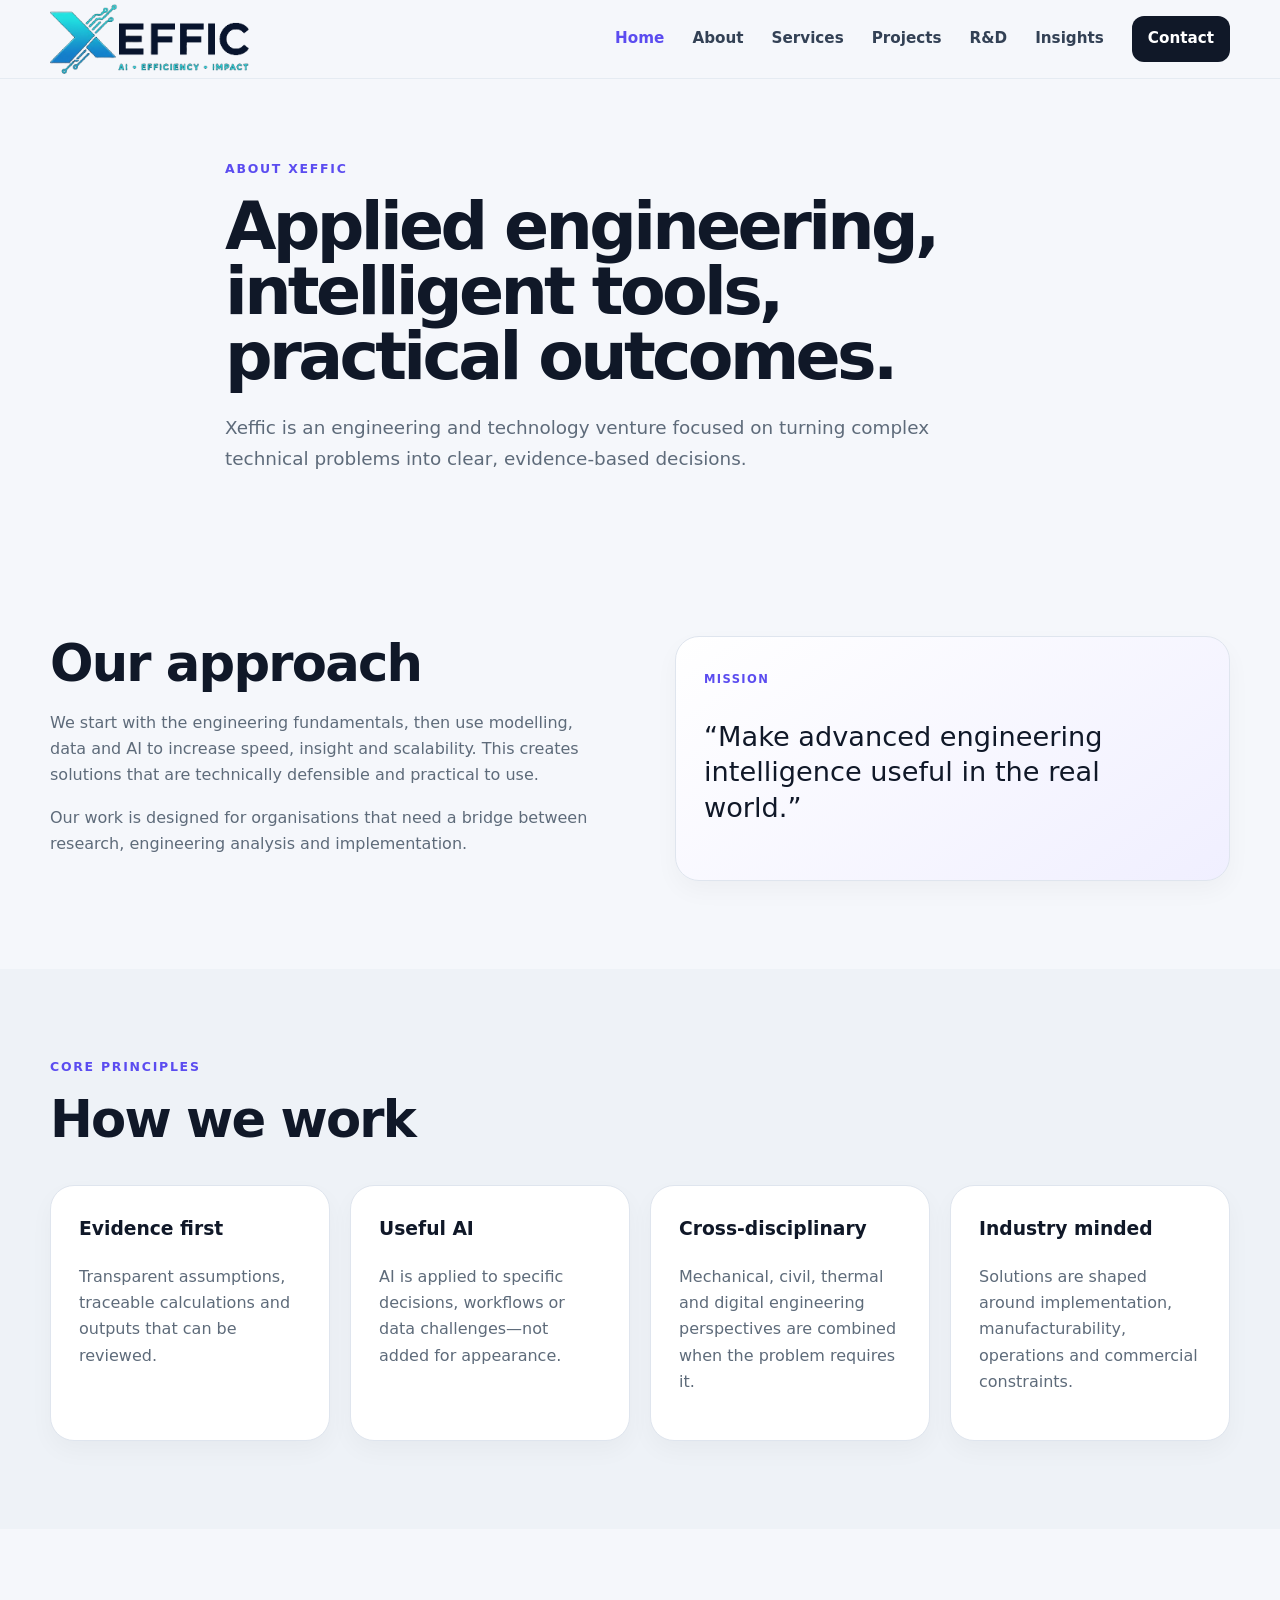
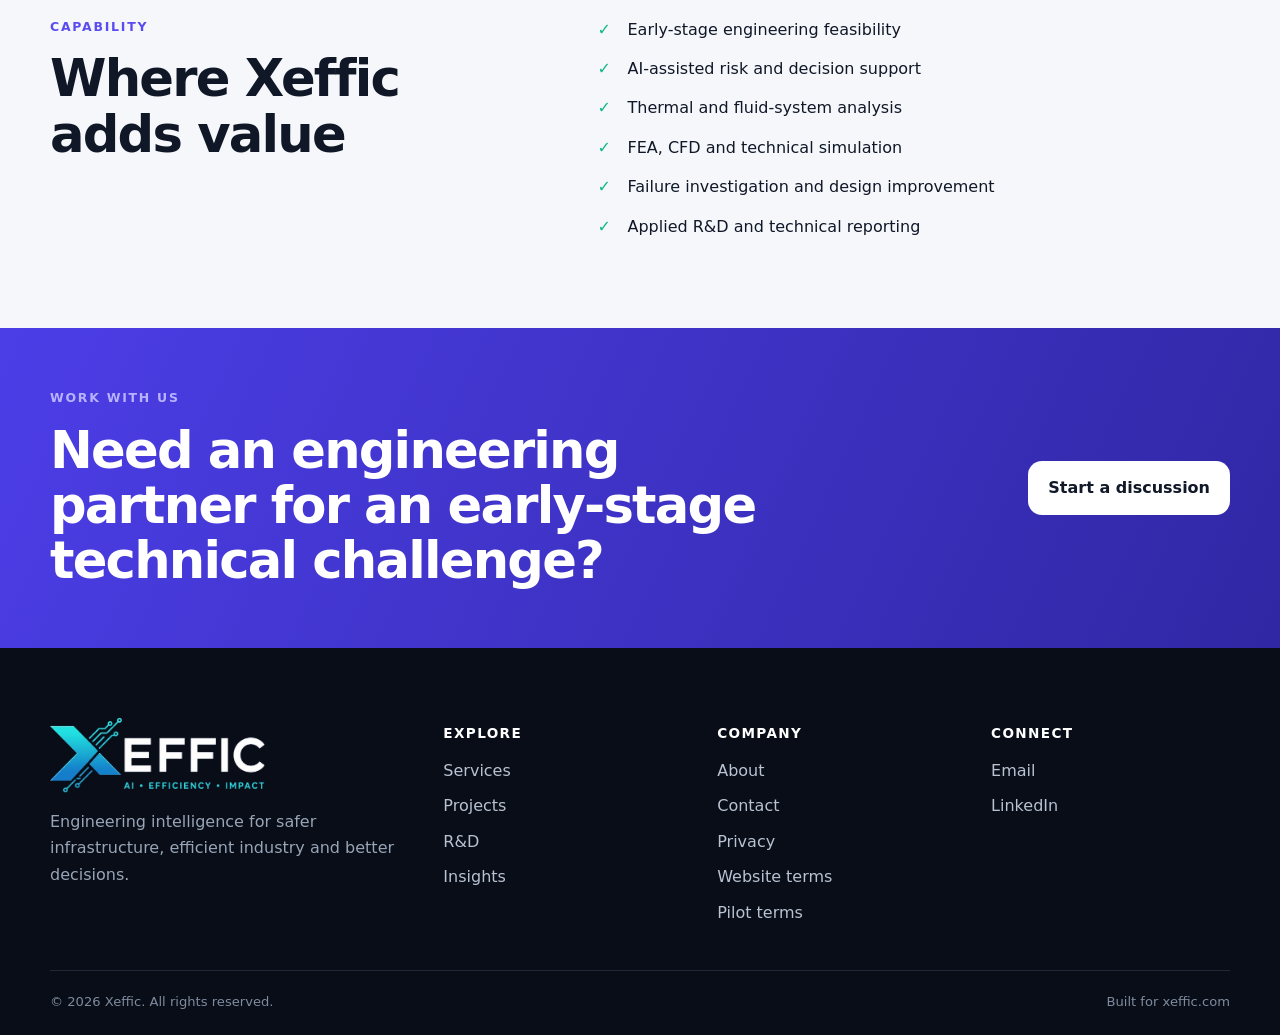
==== commit 28ab79dc: "Add files via upload" ====
--- a/about.html
+++ b/about.html
@@ -125,6 +125,8 @@
 <a href="about.html">About</a>
 <a href="contact.html">Contact</a>
 <a href="privacy.html">Privacy</a>
+<a href="terms.html">Website terms</a>
+<a href="pilot-terms.html">Pilot terms</a>
 </div>
 <div>
 <h3>Connect</h3>
--- a/assets/css/styles.css
+++ b/assets/css/styles.css
@@ -261,3 +261,70 @@
 .cms-card-image{width:100%;height:190px;object-fit:cover;border-radius:16px;margin:0 0 20px}
 .cms-item-image{display:block;width:100%;max-width:320px;max-height:220px;object-fit:cover;border-radius:14px;margin-top:12px}
 @media(max-width:760px){.cms-section-gallery{grid-template-columns:1fr}.cms-gallery-image{height:220px}}
+
+/* Enhanced CMS image support */
+.cms-item-image{display:block;width:100%;max-width:220px;height:140px;object-fit:cover;border-radius:14px;margin-top:12px}
+.cms-card-image{background:var(--surface,#fff)}
+
+
+/* Services page: keep each CMS image with its own service block.
+   If older content used the section gallery, images are paired with service cards in order. */
+body[data-cms-page="services"] .service-row{
+  grid-template-columns:72px minmax(0,1fr) minmax(300px,400px);
+  grid-template-areas:"number content media";
+  align-items:center;
+  gap:28px;
+}
+body[data-cms-page="services"] .service-row:nth-child(even){
+  grid-template-columns:minmax(300px,400px) 72px minmax(0,1fr);
+  grid-template-areas:"media number content";
+}
+body[data-cms-page="services"] .service-row > .service-number{grid-area:number}
+body[data-cms-page="services"] .service-row > div:nth-of-type(2){grid-area:content}
+body[data-cms-page="services"] .cms-service-media{
+  grid-area:media;
+  align-self:stretch;
+  min-height:260px;
+  overflow:hidden;
+  border-radius:20px;
+  background:#eef3f8;
+  border:1px solid rgba(17,36,57,.10);
+}
+body[data-cms-page="services"] .cms-service-media .cms-card-image{
+  display:block;
+  width:100%;
+  height:100%;
+  min-height:260px;
+  max-height:360px;
+  margin:0;
+  object-fit:cover;
+  border-radius:20px;
+}
+@media(max-width:980px){
+  body[data-cms-page="services"] .service-row,
+  body[data-cms-page="services"] .service-row:nth-child(even){
+    grid-template-columns:72px minmax(0,1fr);
+    grid-template-areas:"number content" "media media";
+  }
+  body[data-cms-page="services"] .cms-service-media{min-height:240px}
+}
+@media(max-width:700px){
+  body[data-cms-page="services"] .service-row,
+  body[data-cms-page="services"] .service-row:nth-child(even){
+    grid-template-columns:1fr;
+    grid-template-areas:"number" "content" "media";
+  }
+  body[data-cms-page="services"] .cms-service-media,
+  body[data-cms-page="services"] .cms-service-media .cms-card-image{min-height:220px}
+}
+/* Hide Formspree anti-spam honeypot */
+.form-honeypot {
+  position: absolute !important;
+  left: -10000px !important;
+  width: 1px !important;
+  height: 1px !important;
+  opacity: 0 !important;
+  pointer-events: none !important;
+}
+
+.legal p,.legal li{line-height:1.75}.legal ul{padding-left:1.35rem}.legal-table-wrap{overflow-x:auto}.legal table{width:100%;border-collapse:collapse;margin:20px 0}.legal th,.legal td{text-align:left;vertical-align:top;border:1px solid #d8e0e8;padding:12px}.legal th{background:#eef3f8;color:#162435}.legal-note{line-height:1.6}
